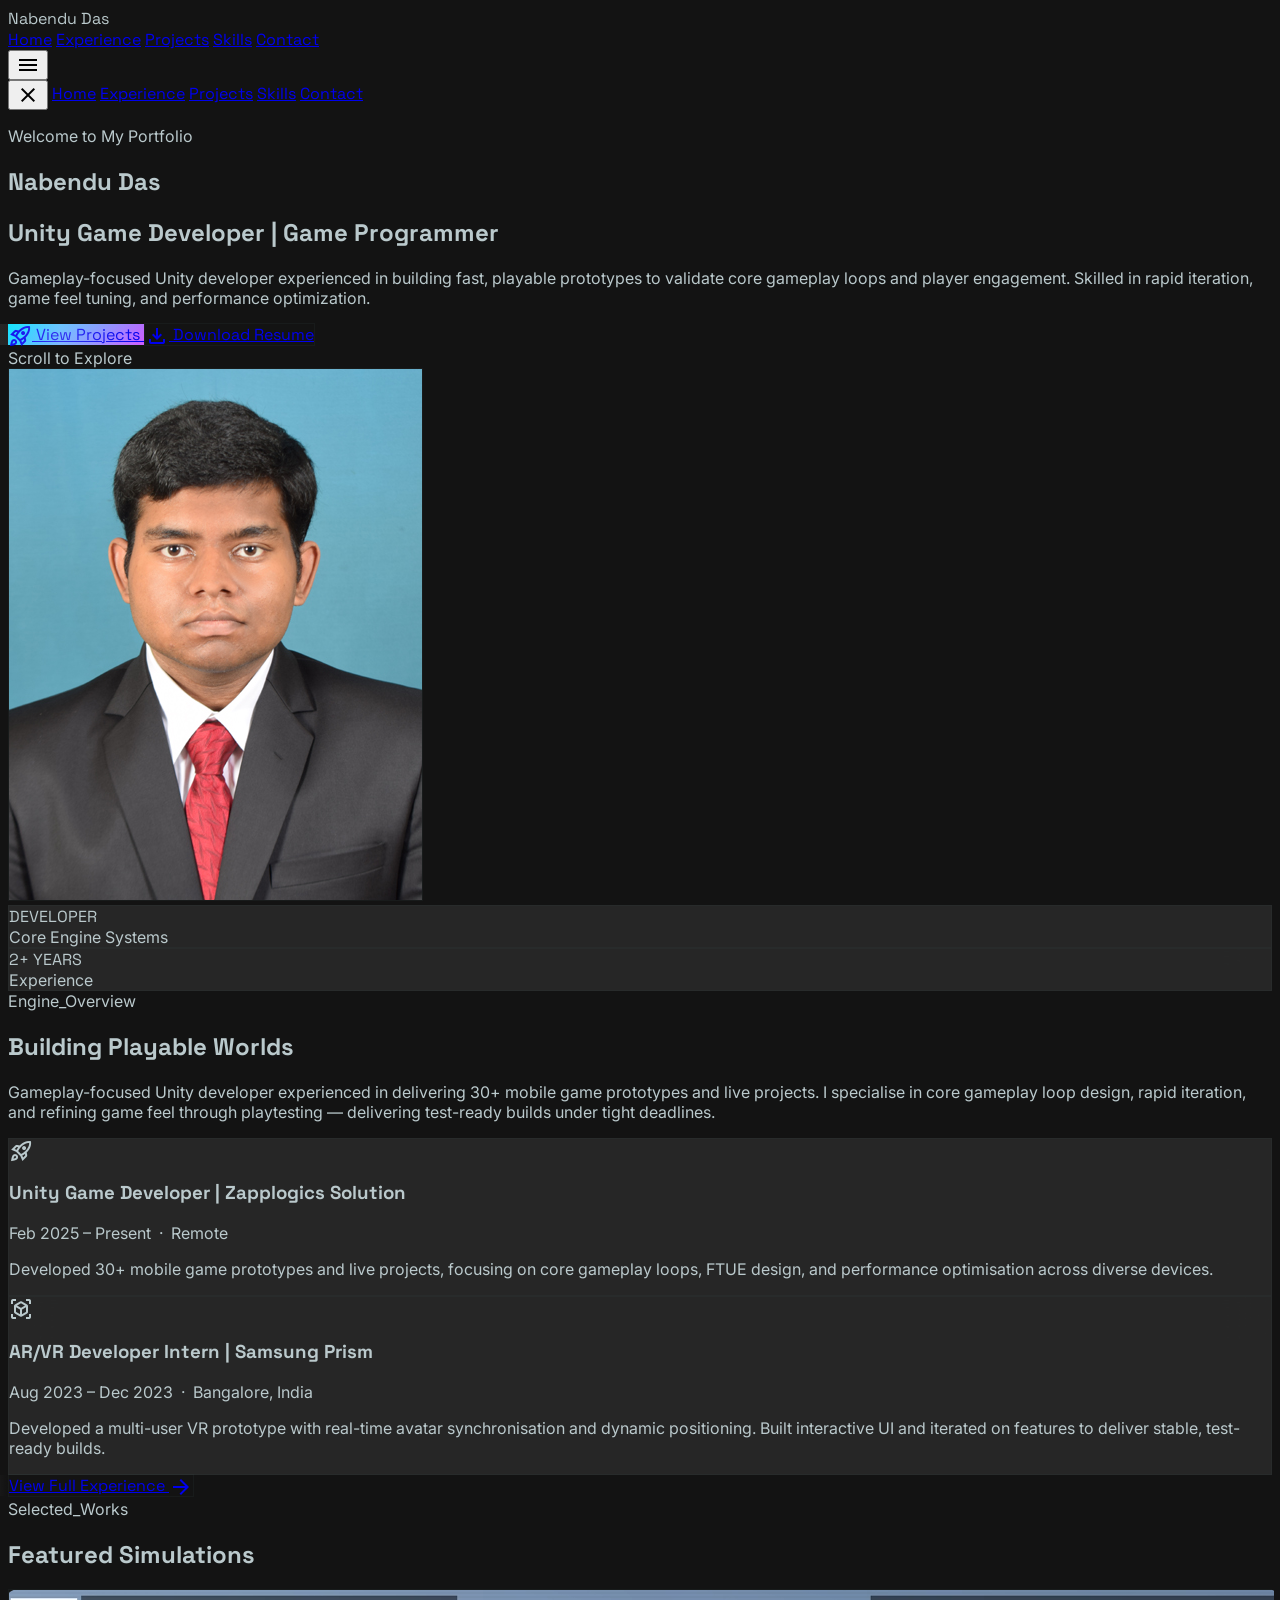
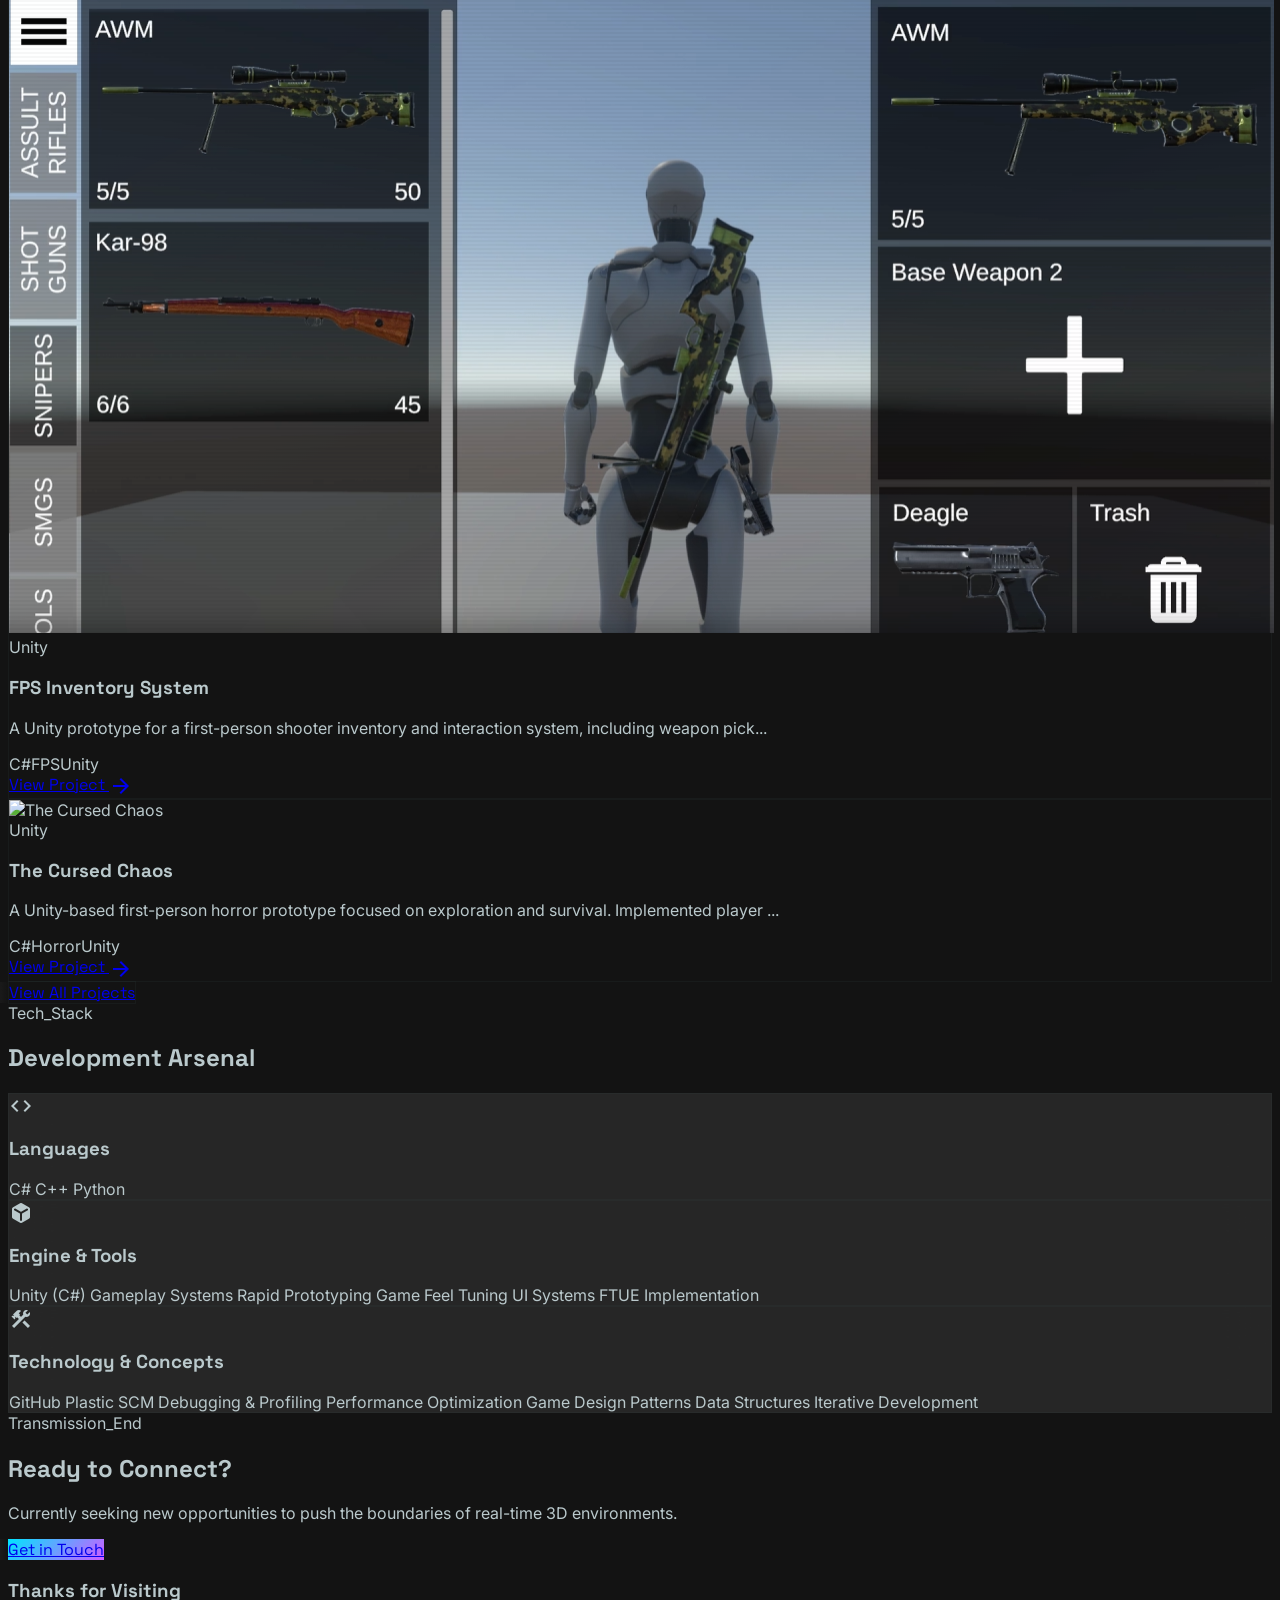
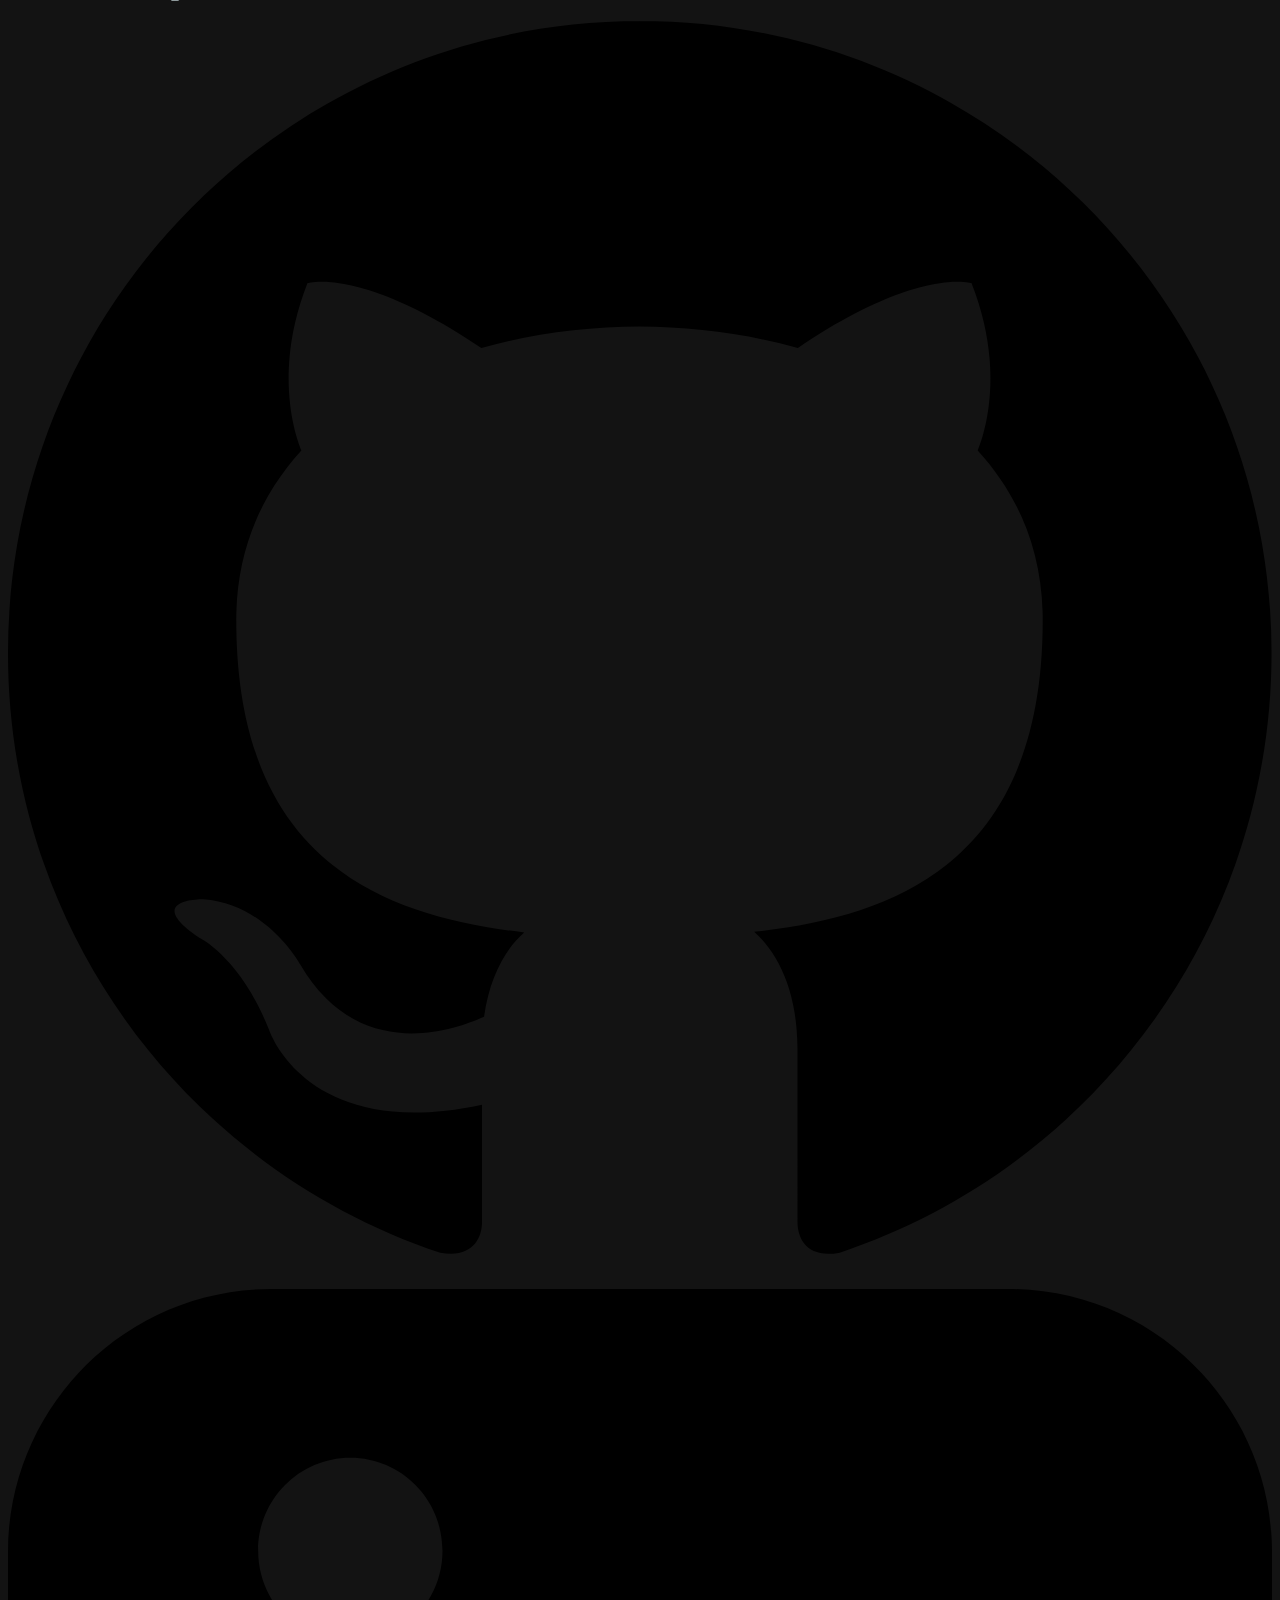
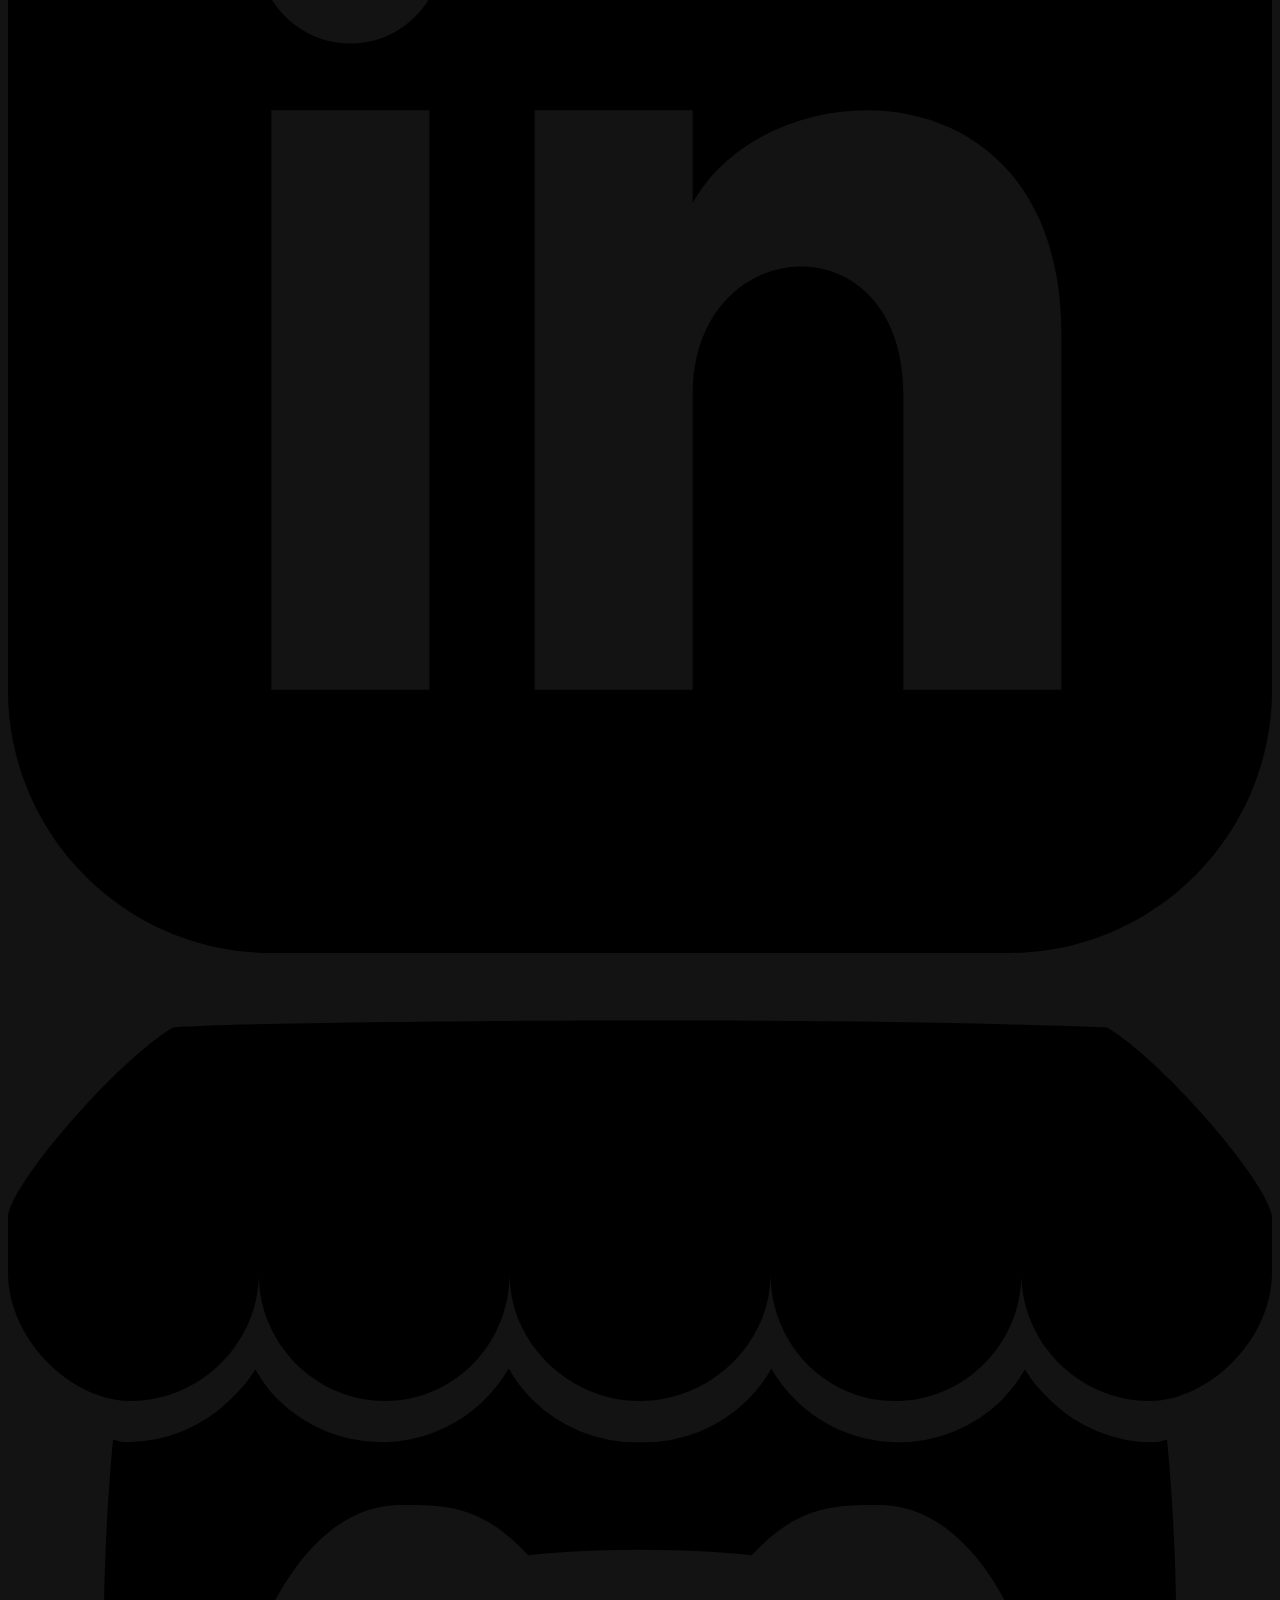
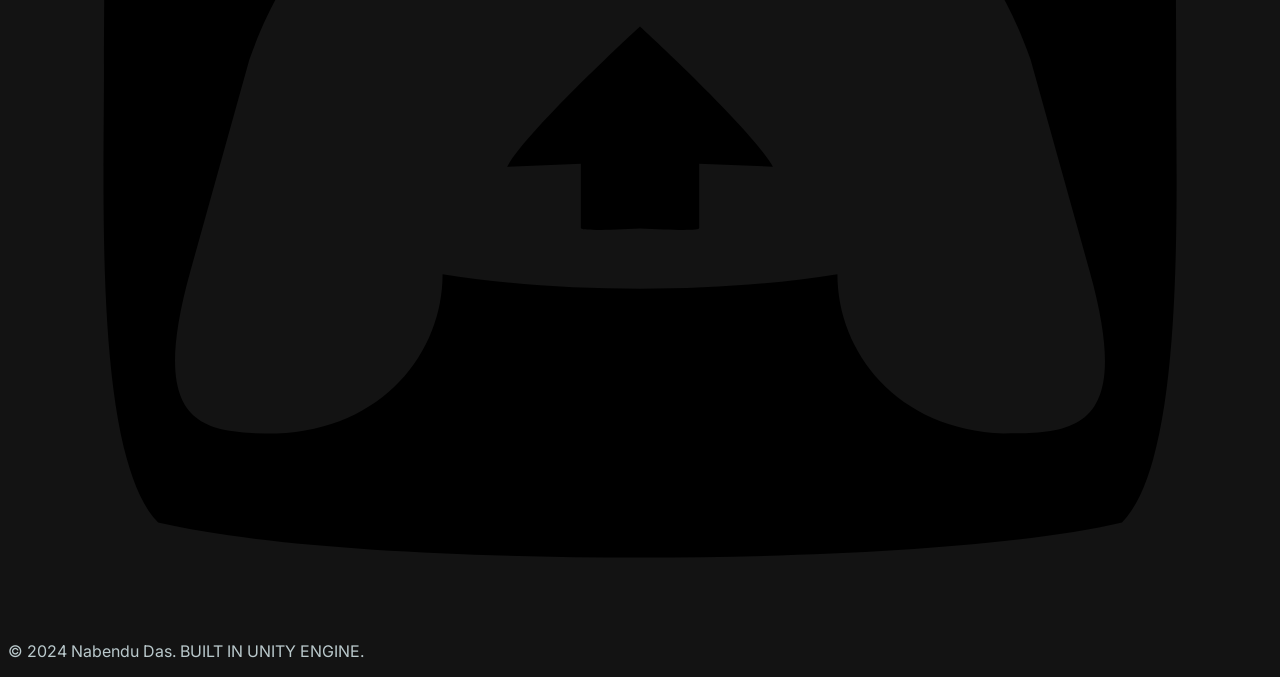
==== index.html @ 539462ab "Update LinkedIn and Itch.io social links across all pages" ====
<!DOCTYPE html>
<html class="dark" lang="en">

<head>
    <meta charset="utf-8" />
    <meta content="width=device-width, initial-scale=1.0" name="viewport" />
    <title>Nabendu Das | Unity Developer</title>
    <script src="https://cdn.tailwindcss.com?plugins=forms,container-queries"></script>
    <link
        href="https://fonts.googleapis.com/css2?family=Space+Grotesk:wght@300;400;500;600;700&amp;family=Inter:wght@300;400;500;600&amp;display=swap"
        rel="stylesheet" />
    <link
        href="https://fonts.googleapis.com/css2?family=Material+Symbols+Outlined:wght,FILL@100..700,0..1&amp;display=swap"
        rel="stylesheet" />
    <link href="css/style.css" rel="stylesheet" />
    <script id="tailwind-config">
        tailwind.config = {
            darkMode: "class",
            theme: {
                extend: {
                    "colors": {
                        "on-primary-container": "#00626e",
                        "secondary-container": "#d05bff",
                        "on-tertiary-fixed": "#1a1c1c",
                        "surface-container-high": "#2a2a2a",
                        "on-secondary-fixed-variant": "#75009e",
                        "primary-container": "#00e5ff",
                        "on-error-container": "#ffdad6",
                        "error": "#ffb4ab",
                        "surface-variant": "#353534",
                        "on-primary": "#00363d",
                        "tertiary-fixed-dim": "#c6c6c6",
                        "on-primary-fixed-variant": "#004f58",
                        "on-error": "#690005",
                        "surface-container-lowest": "#0e0e0e",
                        "on-tertiary-fixed-variant": "#454747",
                        "primary-fixed": "#9cf0ff",
                        "primary-fixed-dim": "#00daf3",
                        "on-secondary": "#520070",
                        "outline-variant": "#3b494c",
                        "surface": "#131313",
                        "on-secondary-fixed": "#320046",
                        "inverse-on-surface": "#313030",
                        "primary": "#c3f5ff",
                        "error-container": "#93000a",
                        "secondary-fixed": "#f9d8ff",
                        "inverse-primary": "#006875",
                        "outline": "#849396",
                        "secondary-fixed-dim": "#ecb1ff",
                        "on-tertiary": "#2f3131",
                        "tertiary-container": "#d0d0d0",
                        "surface-tint": "#00daf3",
                        "on-surface-variant": "#bac9cc",
                        "on-secondary-container": "#480063",
                        "secondary": "#ecb1ff",
                        "tertiary": "#ececec",
                        "surface-bright": "#393939",
                        "on-surface": "#e5e2e1",
                        "on-tertiary-container": "#585959",
                        "inverse-surface": "#e5e2e1",
                        "on-background": "#e5e2e1",
                        "surface-container-low": "#1c1b1b",
                        "background": "#131313",
                        "surface-container-highest": "#353534",
                        "surface-container": "#201f1f",
                        "tertiary-fixed": "#e2e2e2",
                        "surface-dim": "#131313",
                        "on-primary-fixed": "#001f24"
                    },
                    "borderRadius": {
                        "DEFAULT": "0.125rem",
                        "lg": "0.25rem",
                        "xl": "0.5rem",
                        "full": "0.75rem"
                    },
                    "fontFamily": {
                        "headline": ["Space Grotesk"],
                        "body": ["Inter"],
                        "label": ["Inter"]
                    }
                },
            },
        }
    </script>
</head>

<body class="bg-surface selection:bg-primary-container selection:text-on-primary-container">

    <nav
        class="fixed top-0 w-full z-50 bg-neutral-950/60 backdrop-blur-xl border-b border-white/10 flex justify-between items-center px-8 h-20 shadow-[0_0_20px_rgba(0,229,255,0.05)]">
        <div
            class="text-2xl font-bold tracking-tighter text-transparent bg-clip-text bg-gradient-to-r from-cyan-400 to-purple-500 font-headline">
            Nabendu Das
        </div>
        <div class="hidden md:flex items-center gap-8">
            <a class="font-headline uppercase tracking-[0.05em] text-sm font-medium text-neutral-400 hover:text-white transition-colors"
                href="#home" data-nav-target="home">Home</a>
            <a class="font-headline uppercase tracking-[0.05em] text-sm font-medium text-neutral-400 hover:text-white transition-colors"
                href="experience.html" data-nav-target="about">Experience</a>
            <a class="font-headline uppercase tracking-[0.05em] text-sm font-medium text-neutral-400 hover:text-white transition-colors"
                href="projects.html" data-nav-target="projects">Projects</a>
            <a class="font-headline uppercase tracking-[0.05em] text-sm font-medium text-neutral-400 hover:text-white transition-colors"
                href="#skills" data-nav-target="skills">Skills</a>
            <a class="font-headline uppercase tracking-[0.05em] text-sm font-medium text-neutral-400 hover:text-white transition-colors"
                href="#contact" data-nav-target="contact">Contact</a>
        </div>
        <div class="w-[100px] hidden md:block"></div>
        <button class="md:hidden text-cyan-400 hover:text-white transition-colors focus:outline-none"
            id="mobile-menu-button">
            <span class="material-symbols-outlined text-3xl">menu</span>
        </button>
    </nav>

    <div class="fixed inset-0 z-[60] bg-neutral-950/98 backdrop-blur-2xl flex flex-col items-center justify-center gap-8 transition-transform duration-500 translate-x-full md:hidden"
        id="mobile-menu">
        <button class="absolute top-6 right-8 text-cyan-400 hover:text-white transition-colors" id="close-menu-button">
            <span class="material-symbols-outlined text-4xl">close</span>
        </button>
        <a class="font-headline uppercase tracking-[0.2em] text-2xl font-medium text-white hover:text-cyan-400 transition-colors mobile-link"
            href="#home" data-nav-target="home">Home</a>
        <a class="font-headline uppercase tracking-[0.2em] text-2xl font-medium text-white hover:text-cyan-400 transition-colors mobile-link"
            href="experience.html" data-nav-target="about">Experience</a>
        <a class="font-headline uppercase tracking-[0.2em] text-2xl font-medium text-white hover:text-cyan-400 transition-colors mobile-link"
            href="projects.html" data-nav-target="projects">Projects</a>
        <a class="font-headline uppercase tracking-[0.2em] text-2xl font-medium text-white hover:text-cyan-400 transition-colors mobile-link"
            href="#skills" data-nav-target="skills">Skills</a>
        <a class="font-headline uppercase tracking-[0.2em] text-2xl font-medium text-white hover:text-cyan-400 transition-colors mobile-link"
            href="#contact" data-nav-target="contact">Contact</a>
        <div class="mt-8 w-24 h-px bg-gradient-to-r from-cyan-400 to-purple-500"></div>
    </div>

    <main>
        <section class="relative min-h-screen flex flex-col items-center justify-center pt-20 px-6 overflow-hidden"
            id="home">
            <div class="absolute inset-0 z-0">
                <div
                    class="absolute top-1/2 left-1/2 -translate-x-1/2 -translate-y-1/2 w-[800px] h-[800px] bg-primary/5 blur-[120px] rounded-full">
                </div>
                <div class="absolute top-1/4 right-0 w-[500px] h-[500px] bg-secondary/5 blur-[100px] rounded-full">
                </div>
            </div>
            <div class="relative z-10 text-center max-w-5xl">
                <p class="font-label uppercase tracking-widest text-primary-fixed-dim mb-4 text-sm">Welcome to My
                    Portfolio</p>
                <h1 class="font-headline text-7xl md:text-9xl font-bold tracking-tight text-on-surface mb-6">
                    Nabendu <span
                        class="text-transparent bg-clip-text bg-gradient-to-r from-cyan-400 via-white to-purple-500">Das</span>
                </h1>
                <h2
                    class="font-headline text-2xl md:text-3xl text-on-surface-variant font-light tracking-[0.2em] uppercase mb-8">
                    Unity Game Developer | Game Programmer
                </h2>
                <p class="font-body text-lg md:text-xl text-on-surface-variant max-w-2xl mx-auto mb-12 leading-relaxed">
                    Gameplay-focused Unity developer experienced in building fast, playable prototypes to validate core
                    gameplay loops and player engagement. Skilled in rapid iteration, game feel tuning, and performance
                    optimization.
                </p>
                <div class="flex flex-col md:flex-row gap-6 justify-center reveal-up delay-300">
                    <a class="aaa-btn soul-gradient text-on-primary px-8 py-4 rounded-lg font-headline font-bold uppercase tracking-widest hover:scale-105 transition-all duration-300 flex items-center gap-2 shadow-[0_0_20px_rgba(0,229,255,0.2)]"
                        href="#projects">
                        <span class="material-symbols-outlined text-xl">rocket_launch</span>
                        View Projects
                    </a>
                    <a class="aaa-btn ghost-border text-primary-fixed px-8 py-4 rounded-lg font-headline font-bold uppercase tracking-widest hover:bg-white/5 transition-all duration-300 flex items-center gap-2"
                        href="https://drive.google.com/drive/folders/1LLOvdsioypALAIz2UhdiR7-5Vv5WfIsK" target="_blank">
                        <span class="material-symbols-outlined text-xl">download</span>
                        Download Resume
                    </a>
                </div>
            </div>
            <div class="absolute bottom-10 left-1/2 -translate-x-1/2 flex flex-col items-center gap-2 opacity-40">
                <span class="font-label text-[10px] uppercase tracking-widest">Scroll to Explore</span>
                <div class="w-px h-12 bg-gradient-to-b from-primary to-transparent"></div>
            </div>
        </section>

        <!-- About / Experience Section -->
        <section class="py-24 px-6 bg-surface-container-low relative" id="about">
            <div class="max-w-7xl mx-auto grid grid-cols-1 lg:grid-cols-12 gap-16 items-center">
                <div class="lg:col-span-5 relative group reveal-up">
                    <div
                        class="absolute -inset-4 bg-gradient-to-br from-primary/20 to-secondary/20 blur-2xl opacity-0 group-hover:opacity-100 transition-opacity duration-700">
                    </div>
                    <img alt="Nabendu Das Profile"
                        class="relative w-full aspect-square object-cover rounded-xl grayscale hover:grayscale-0 transition-all duration-700 ghost-border"
                        data-alt="Technical close-up of a game developer's workstation with mechanical keyboard, multiple monitors displaying code, and neon ambient lighting"
                        src="assets/projects/formal-pic.jpg" />
                    <div class="absolute bottom-6 right-6 glass-panel p-6 ghost-border rounded-lg border-primary/20">
                        <div class="text-2xl font-headline font-bold text-primary">DEVELOPER</div>
                        <div class="font-label text-[10px] uppercase tracking-widest text-on-surface-variant">Core
                            Engine Systems</div>
                    </div>
                    <div
                        class="absolute top-6 left-6 glass-panel px-4 py-2 ghost-border rounded-lg border-secondary/20 z-20">
                        <div class="text-lg font-headline font-bold text-secondary">2+ YEARS</div>
                        <div class="font-label text-[10px] uppercase tracking-widest text-on-surface-variant">Experience
                        </div>
                    </div>
                </div>
                <div class="lg:col-span-7 reveal-up">
                    <span
                        class="font-label text-secondary-fixed-dim uppercase tracking-widest text-sm mb-4 block">Engine_Overview</span>
                    <h2 class="font-headline text-5xl font-bold text-on-surface mb-8">Building <span
                            class="text-secondary">Playable Worlds</span></h2>
                    <p class="font-body text-lg text-on-surface-variant mb-12 leading-relaxed">
                        Gameplay-focused Unity developer experienced in delivering 30+ mobile game prototypes and live
                        projects. I specialise in core gameplay loop design, rapid iteration, and refining game feel
                        through playtesting — delivering test-ready builds under tight deadlines.
                    </p>
                    <div class="space-y-6">
                        <div
                            class="flex gap-6 items-start glass-panel p-6 rounded-xl ghost-border aaa-card-hover border-transparent hover:border-primary/30 transition-all duration-300">
                            <div
                                class="w-12 h-12 rounded-lg bg-surface-container-highest flex items-center justify-center shrink-0 border border-white/5 shadow-inner">
                                <span class="material-symbols-outlined text-primary">rocket_launch</span>
                            </div>
                            <div>
                                <h3 class="font-headline text-xl text-on-surface mb-1 uppercase tracking-wider">Unity
                                    Game Developer | Zapplogics Solution</h3>
                                <p class="font-label text-xs text-on-surface-variant mb-2">Feb 2025 – Present
                                    &nbsp;·&nbsp; Remote</p>
                                <p class="font-body text-sm text-on-surface-variant">Developed 30+ mobile game
                                    prototypes and live projects, focusing on core gameplay loops, FTUE design, and
                                    performance optimisation across diverse devices.</p>
                            </div>
                        </div>
                        <div
                            class="flex gap-6 items-start glass-panel p-6 rounded-xl ghost-border aaa-card-hover border-transparent hover:border-secondary/30 transition-all duration-300">
                            <div
                                class="w-12 h-12 rounded-lg bg-surface-container-highest flex items-center justify-center shrink-0 border border-white/5 shadow-inner">
                                <span class="material-symbols-outlined text-secondary">view_in_ar</span>
                            </div>
                            <div>
                                <h3 class="font-headline text-xl text-on-surface mb-1 uppercase tracking-wider">AR/VR
                                    Developer Intern | Samsung Prism</h3>
                                <p class="font-label text-xs text-on-surface-variant mb-2">Aug 2023 – Dec 2023
                                    &nbsp;·&nbsp; Bangalore, India</p>
                                <p class="font-body text-sm text-on-surface-variant">Developed a multi-user VR prototype
                                    with real-time avatar synchronisation and dynamic positioning. Built interactive UI
                                    and iterated on features to deliver stable, test-ready builds.</p>
                            </div>
                        </div>
                    </div>
                    <div class="mt-8">
                        <a class="aaa-btn ghost-border text-secondary-fixed-dim px-8 py-3 rounded-lg font-headline font-bold uppercase tracking-widest hover:bg-white/5 transition-all duration-300 inline-flex items-center gap-2 text-sm"
                            href="experience.html">
                            View Full Experience <span class="material-symbols-outlined text-sm">arrow_forward</span>
                        </a>
                    </div>
                </div>
            </div>
        </section>

        <!-- Dynamic Projects Section -->
        <section class="py-24 px-6 relative" id="projects">
            <div class="max-w-7xl mx-auto">
                <div class="flex justify-between items-end mb-16">
                    <div>
                        <span
                            class="font-label text-primary-fixed-dim uppercase tracking-widest text-sm mb-4 block">Selected_Works</span>
                        <h2 class="font-headline text-5xl font-bold text-on-surface">Featured <span
                                class="text-primary-fixed-dim">Simulations</span></h2>
                    </div>
                    <div class="hidden md:block w-48 h-px bg-gradient-to-r from-primary/20 to-transparent mb-4"></div>
                </div>
                <div class="grid grid-cols-1 md:grid-cols-2 lg:grid-cols-3 gap-8" id="featured-projects-grid">
                    <!-- Data populated here via JS -->
                </div>
                <div class="text-center mt-16">
                    <a class="aaa-btn ghost-border text-primary-fixed px-12 py-4 rounded-lg font-headline font-bold uppercase tracking-widest hover:bg-white/5 transition-all duration-300 inline-flex items-center gap-2"
                        href="projects.html">
                        View All Projects
                    </a>
                </div>
            </div>
        </section>

        <!-- Dynamic Skills Section -->
        <section class="py-24 px-6 bg-surface-container-lowest relative overflow-hidden" id="skills">
            <div class="max-w-7xl mx-auto relative z-10">
                <div class="text-center mb-16 reveal-up">
                    <span
                        class="font-label text-secondary-fixed-dim uppercase tracking-widest text-sm mb-4 block">Tech_Stack</span>
                    <h2 class="font-headline text-5xl font-bold text-on-surface">Development <span
                            class="text-secondary">Arsenal</span></h2>
                </div>
                <div class="grid grid-cols-1 md:grid-cols-3 gap-12" id="skills-grid">
                    <!-- Data populated here via JS -->
                </div>
            </div>
        </section>

        <section class="py-32 px-6 relative" id="contact">
            <div class="max-w-4xl mx-auto text-center reveal-up">
                <span
                    class="font-label text-primary-fixed-dim uppercase tracking-widest text-sm mb-6 block">Transmission_End</span>
                <h2 class="font-headline text-6xl md:text-7xl font-bold text-on-surface mb-8">Ready to <span
                        class="text-transparent bg-clip-text bg-gradient-to-r from-primary-container to-secondary-container">Connect?</span>
                </h2>
                <p class="font-body text-xl text-on-surface-variant mb-12">Currently seeking new opportunities to push
                    the boundaries of real-time 3D environments.</p>
                <a class="aaa-btn inline-block soul-gradient text-on-primary px-12 py-5 rounded-lg font-headline font-bold uppercase tracking-[0.2em] text-lg hover:scale-105 transition-all duration-300 shadow-[0_0_30px_rgba(0,229,255,0.2)]"
                    href="mailto:nabendudas2001@gmail.com">
                    Get in Touch
                </a>
            </div>
        </section>
    </main>

    <footer class="bg-neutral-950 w-full py-16 border-t border-white/5 flex flex-col items-center gap-8">
        <div class="max-w-7xl mx-auto flex flex-col items-center gap-8">
            <div class="text-center reveal-up">
                <h3 class="font-headline text-2xl font-bold text-white uppercase tracking-[0.3em] mb-2">Thanks for
                    Visiting</h3>
                <div class="h-1 w-12 bg-primary mx-auto rounded-full"></div>
            </div>
            <div class="flex gap-6 mb-2 reveal-up">
                <a class="w-12 h-12 rounded-full border border-white/10 flex items-center justify-center text-neutral-500 hover:text-primary hover:border-primary transition-all duration-300 bg-white/5 active:scale-95"
                    href="https://github.com/Nandy1002" target="_blank" title="GitHub">
                    <svg class="w-6 h-6 fill-current" viewbox="0 0 24 24">
                        <path
                            d="M12 0c-6.626 0-12 5.373-12 12 0 5.302 3.438 9.8 8.207 11.387.599.111.793-.261.793-.577v-2.234c-3.338.726-4.042-1.416-4.042-1.416-.546-1.387-1.333-1.756-1.333-1.756-1.089-.745.083-.729.083-.729 1.205.084 1.839 1.237 1.839 1.237 1.07 1.834 2.807 1.304 3.492.997.107-.775.418-1.305.762-1.604-2.665-.305-5.467-1.334-5.467-5.931 0-1.311.469-2.381 1.236-3.221-.124-.303-.535-1.524.117-3.176 0 0 1.008-.322 3.301 1.23.957-.266 1.983-.399 3.003-.404 1.02.005 2.047.138 3.006.404 2.291-1.552 3.297-1.23 3.297-1.23.653 1.653.242 2.874.118 3.176.77.84 1.235 1.911 1.235 3.221 0 4.609-2.807 5.624-5.479 5.921.43.372.823 1.102.823 2.222v3.293c0 .319.192.694.801.576 4.765-1.589 8.199-6.086 8.199-11.386 0-6.627-5.373-12-12-12z">
                        </path>
                    </svg>
                </a>
                <a class="w-12 h-12 rounded-full border border-white/10 flex items-center justify-center text-neutral-500 hover:text-secondary-fixed-dim hover:border-secondary-fixed-dim transition-all duration-300 bg-white/5 active:scale-95"
                    href="https://www.linkedin.com/in/nabendu-das-1790a8202/" target="_blank" title="LinkedIn">
                    <svg class="w-6 h-6 fill-current" viewbox="0 0 24 24">
                        <path
                            d="M19 0h-14c-2.761 0-5 2.239-5 5v14c0 2.761 2.239 5 5 5h14c2.762 0 5-2.239 5-5v-14c0-2.761-2.238-5-5-5zm-11 19h-3v-11h3v11zm-1.5-12.268c-.966 0-1.75-.79-1.75-1.764s.784-1.764 1.75-1.764 1.75.79 1.75 1.764-.783 1.764-1.75 1.764zm13.5 12.268h-3v-5.604c0-3.368-4-3.113-4 0v5.604h-3v-11h3v1.765c1.396-2.586 7-2.777 7 2.476v6.759z">
                        </path>
                    </svg>
                </a>
                <a class="w-12 h-12 rounded-full border border-white/10 flex items-center justify-center text-neutral-500 hover:text-primary-fixed-dim hover:border-primary-fixed-dim transition-all duration-300 bg-white/5 active:scale-95"
                    href="https://nandy1002.itch.io/" target="_blank" title="itch.io">
                    <svg class="w-6 h-6 fill-current" viewBox="0 0 24 24" xmlns="http://www.w3.org/2000/svg">
                        <path
                            d="M3.13 1.338C2.08 1.96.02 4.328 0 4.95v1.03c0 1.303 1.22 2.45 2.325 2.45c1.33 0 2.436-1.102 2.436-2.41 0 1.308 1.07 2.41 2.4 2.41c1.328 0 2.362-1.102 2.362-2.41 0 1.308 1.137 2.41 2.466 2.41h.024c1.33 0 2.466-1.102 2.466-2.41 0 1.308 1.034 2.41 2.363 2.41c1.33 0 2.4-1.102 2.4-2.41 0 1.308 1.106 2.41 2.435 2.41C22.78 8.43 24 7.282 24 5.98V4.95c-.02-.62-2.082-2.99-3.13-3.612-3.253-.114-5.508-.134-8.87-.133-3.362 0-7.945.053-8.87.133zm6.376 6.477a2.74 2.74 0 0 1-.468.602c-.5.49-1.19.795-1.947.795a2.786 2.786 0 0 1-1.95-.795c-.182-.178-.32-.37-.446-.59-.127.222-.303.412-.486.59a2.788 2.788 0 0 1-1.95.795c-.092 0-.187-.025-.264-.052-.107 1.113-.152 2.176-.168 2.95v.005l-.006 1.167c.02 2.334-.23 7.564 1.03 8.85 1.952.454 5.545.662 9.15.663 3.605 0 7.198-.21 9.15-.664 1.26-1.284 1.01-6.514 1.03-8.848l-.006-1.167v-.004c-.016-.775-.06-1.838-.168-2.95-.077.026-.172.052-.263.052a2.788 2.788 0 0 1-1.95-.795c-.184-.178-.36-.368-.486-.59-.127.22-.265.412-.447.59a2.786 2.786 0 0 1-1.95.794c-.76 0-1.446-.303-1.948-.793a2.74 2.74 0 0 1-.468-.602 2.738 2.738 0 0 1-.463.602 2.787 2.787 0 0 1-1.95.794h-.16a2.787 2.787 0 0 1-1.95-.793 2.738 2.738 0 0 1-.464-.602zm-2.004 2.59v.002c.795.002 1.5 0 2.373.953.687-.072 1.406-.108 2.125-.107.72 0 1.438.035 2.125.107.873-.953 1.578-.95 2.372-.953.376 0 1.876 0 2.92 2.934l1.123 4.028c.832 2.995-.266 3.068-1.636 3.07-2.03-.075-3.156-1.55-3.156-3.025-1.124.184-2.436.276-3.748.277-1.312 0-2.624-.093-3.748-.277 0 1.475-1.125 2.95-3.156 3.026-1.37-.004-2.468-.077-1.636-3.072l1.122-4.027c1.045-2.934 2.545-2.934 2.92-2.934zM12 12.714c-.002.002-2.14 1.964-2.523 2.662l1.4-.056v1.22c0 .056.56.033 1.123.007c.562.026 1.124.05 1.124-.008v-1.22l1.4.055C14.138 14.677 12 12.713 12 12.713z" />
                    </svg>
                </a>
            </div>
            <p class="font-body text-[10px] uppercase tracking-widest text-neutral-600">
                © 2024 Nabendu Das. BUILT IN UNITY ENGINE.
            </p>
        </div>
    </footer>

    <script src="js/nav.js"></script>
    <script src="js/main.js"></script>
</body>

</html>
---- css/style.css ----
html {
    scroll-behavior: smooth;
    scroll-padding-top: 5rem;
}

body {
    background-color: #131313;
    color: #bac9cc;
    font-family: 'Inter', sans-serif;
    overflow-x: hidden;
}

        .material-symbols-outlined {
            font-variation-settings: 'FILL' 0, 'wght' 400, 'GRAD' 0, 'opsz' 24;
            vertical-align: middle;
        }
        
        .font-headline { font-family: 'Space Grotesk', sans-serif; }
        .font-body { font-family: 'Inter', sans-serif; }
        .font-label { font-family: 'Inter', sans-serif; }

        .glass-panel {
            background: rgba(53, 53, 52, 0.6);
            backdrop-filter: blur(24px);
            -webkit-backdrop-filter: blur(24px);
        }
        
        .glass-hud {
            backdrop-filter: blur(24px);
            background: rgba(53, 53, 52, 0.6);
        }

        .glow-cyan, .neon-glow-primary {
            box-shadow: 0 0 40px rgba(0, 229, 255, 0.05);
        }

        .glow-purple {
            box-shadow: 0 0 40px rgba(208, 91, 255, 0.05);
        }

        .text-glow-cyan {
            text-shadow: 0 0 10px rgba(0, 229, 255, 0.3);
        }

        .soul-gradient {
            background: linear-gradient(135deg, #00e5ff 0%, #d05bff 100%);
        }
        
        .text-gradient {
            background: linear-gradient(to right, #00E5FF, #D05BFF);
            -webkit-background-clip: text;
            background-clip: text;
            -webkit-text-fill-color: transparent;
        }

        .ghost-border {
            border: 1px solid rgba(59, 73, 76, 0.15);
        }

        .aaa-card-hover:hover {
            border-color: rgba(0, 229, 255, 0.3);
            transform: translateY(-4px);
            transition: all 0.3s cubic-bezier(0.2, 0.8, 0.2, 1);
        }

        .aaa-btn {
            position: relative;
            overflow: hidden;
        }

        .aaa-btn::after {
            content: '';
            position: absolute;
            top: 0;
            left: -100%;
            width: 100%;
            height: 100%;
            background: linear-gradient(90deg, transparent, rgba(255,255,255,0.2), transparent);
            transition: 0.5s;
        }

        .aaa-btn:hover::after {
            left: 100%;
        }

        /* Scroll Animations */
        .reveal-up {
            opacity: 0;
            transform: translateY(30px);
            transition: opacity 0.8s cubic-bezier(0.2, 0.8, 0.2, 1), transform 0.8s cubic-bezier(0.2, 0.8, 0.2, 1);
        }
        
        .reveal-up.is-visible {
            opacity: 1;
            transform: translateY(0);
        }
        
        .delay-100 { transition-delay: 100ms; }
        .delay-200 { transition-delay: 200ms; }
        .delay-300 { transition-delay: 300ms; }
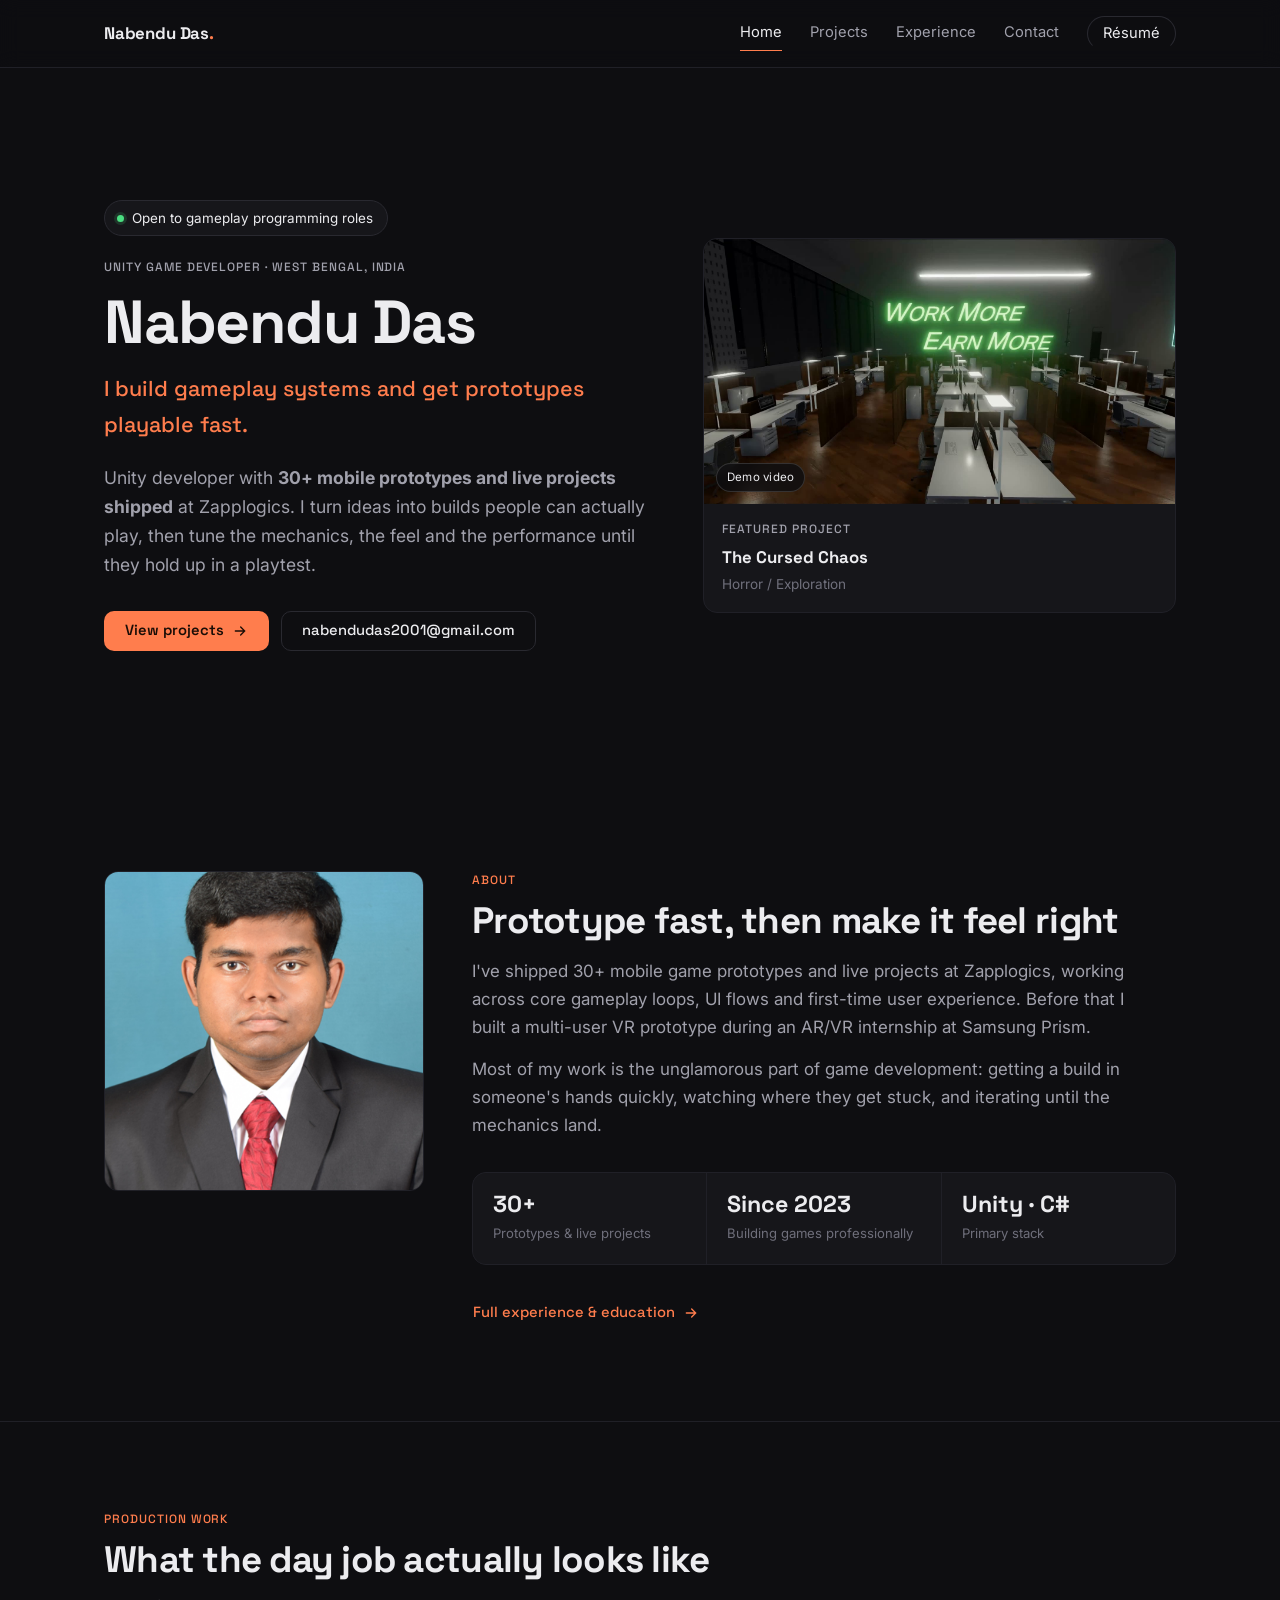
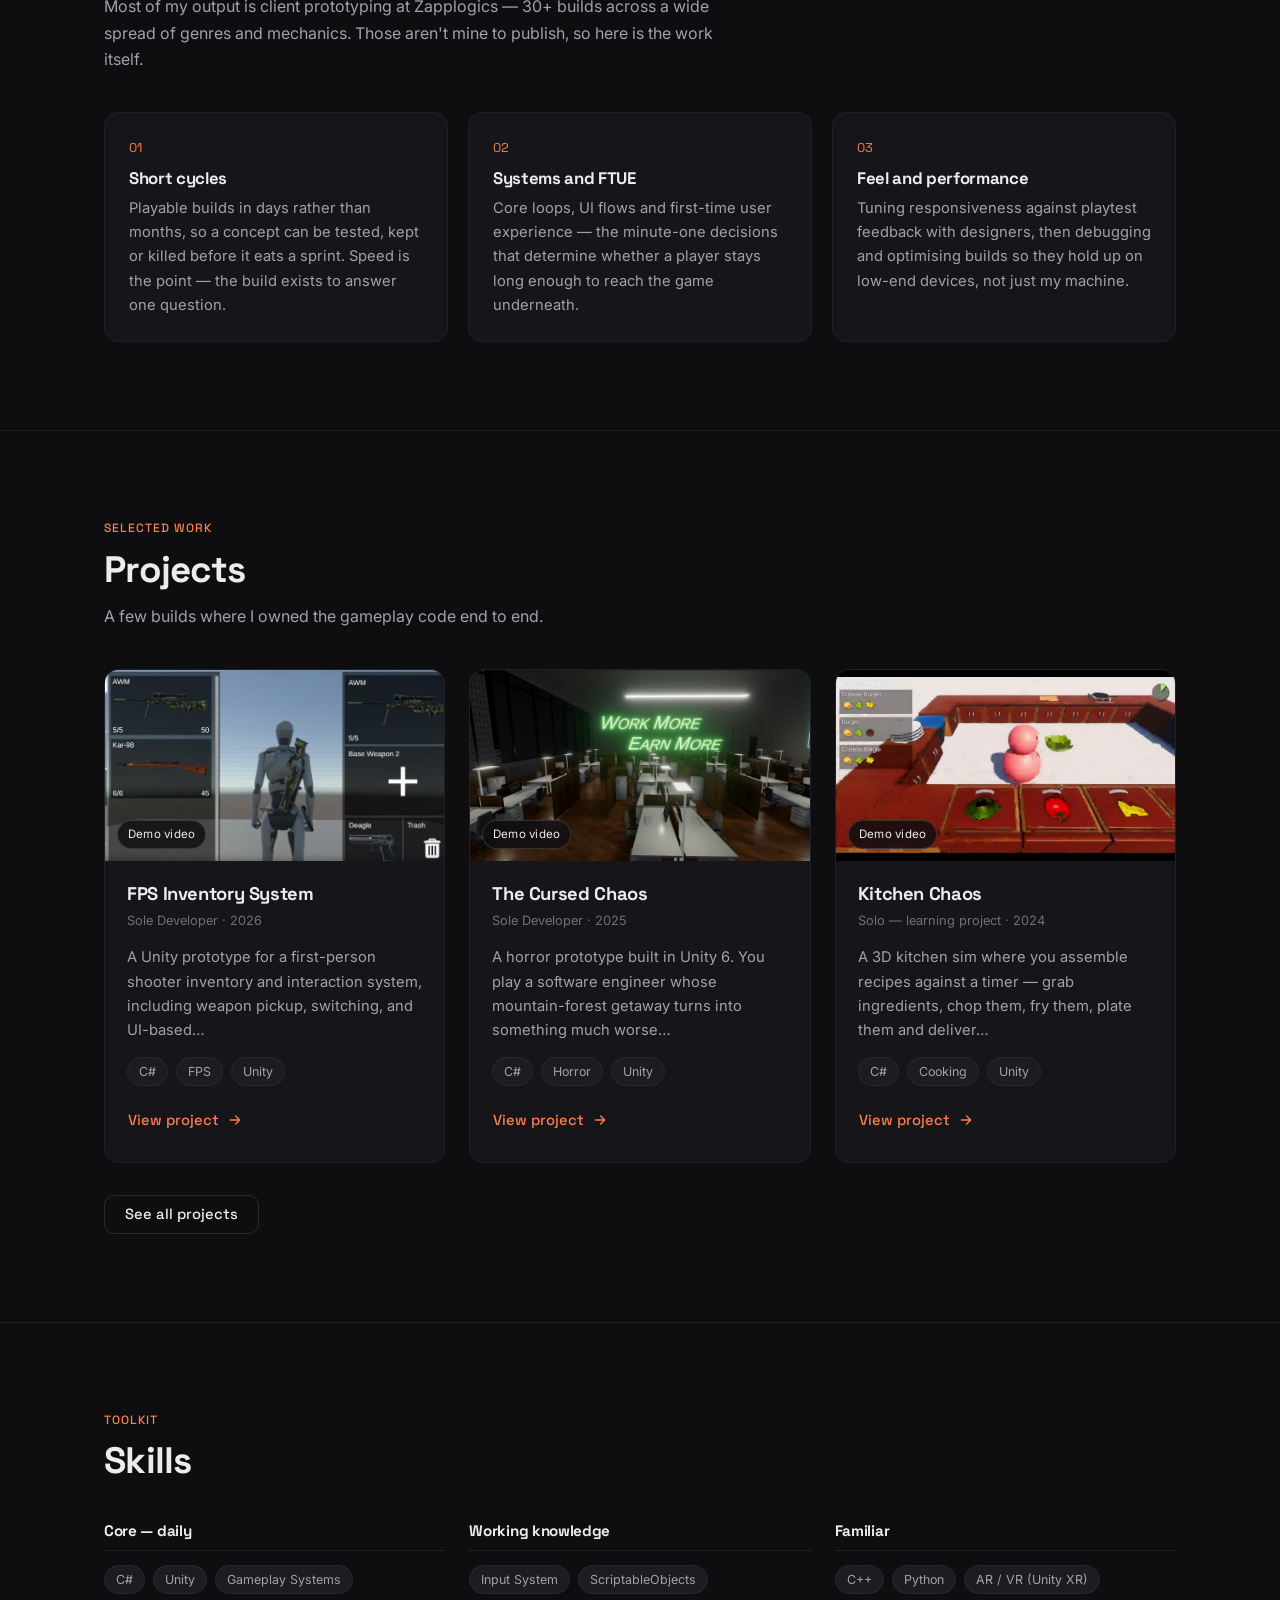
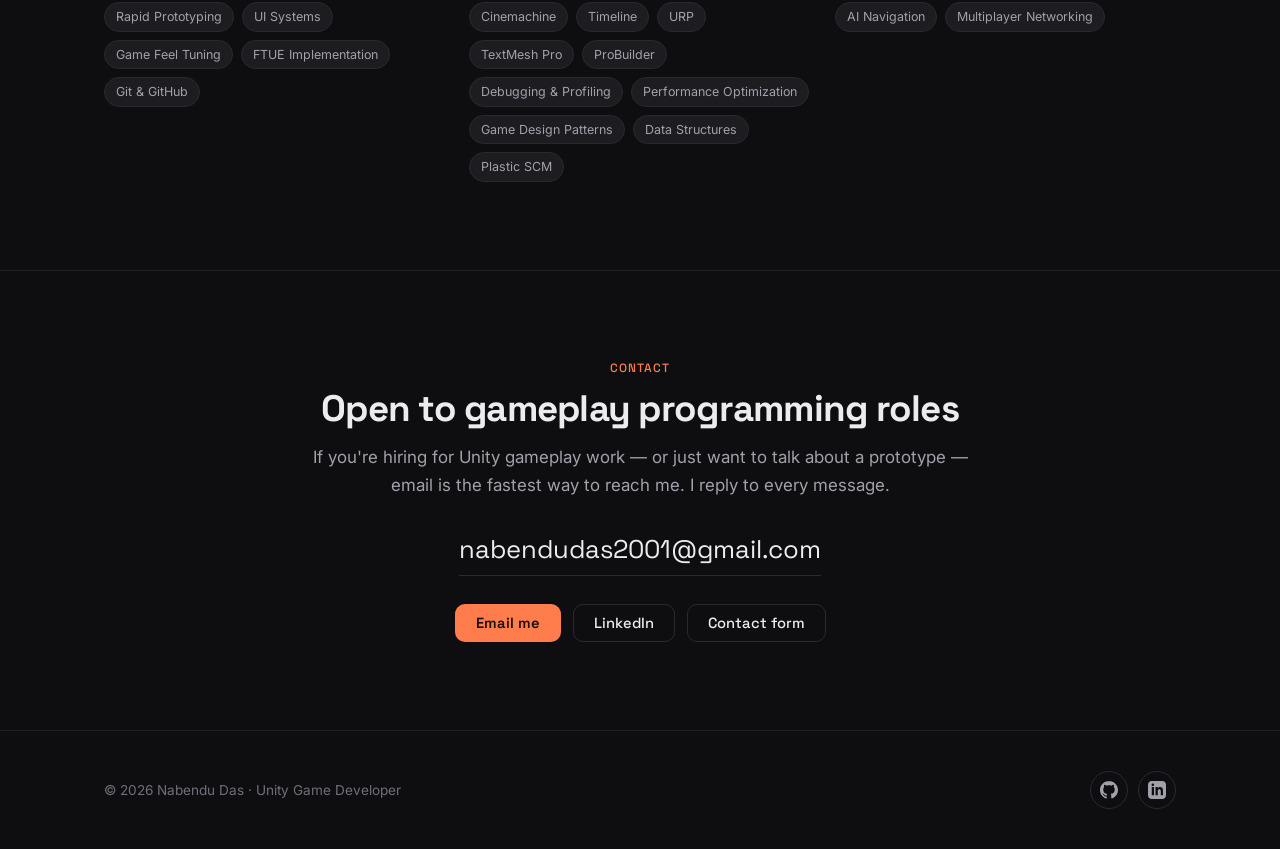
==== commit 22d22eb3: "Rebuild portfolio: simpler design, real project media, recruiter-focused content Design - Replace th" ====
--- a/index.html
+++ b/index.html
@@ -1,347 +1,279 @@
 <!DOCTYPE html>
-<html class="dark" lang="en">
+<html lang="en">
 
 <head>
     <meta charset="utf-8" />
     <meta content="width=device-width, initial-scale=1.0" name="viewport" />
-    <title>Nabendu Das | Unity Developer</title>
-    <script src="https://cdn.tailwindcss.com?plugins=forms,container-queries"></script>
-    <link
-        href="https://fonts.googleapis.com/css2?family=Space+Grotesk:wght@300;400;500;600;700&amp;family=Inter:wght@300;400;500;600&amp;display=swap"
+    <title>Nabendu Das — Unity Game Developer</title>
+    <meta name="description"
+        content="Unity game developer focused on gameplay systems, rapid prototyping and game feel. 30+ mobile prototypes shipped." />
+    <link rel="canonical" href="https://nandy1002.github.io/" />
+    <link rel="icon" href="assets/icon-64.png" />
+    <link rel="apple-touch-icon" href="assets/icon-180.png" />
+    <meta name="theme-color" content="#0e0e11" />
+    <meta property="og:type" content="website" />
+    <meta property="og:site_name" content="Nabendu Das" />
+    <meta property="og:title" content="Nabendu Das — Unity Game Developer" />
+    <meta property="og:description" content="Gameplay-focused Unity developer. Gameplay systems, rapid prototyping and game feel. 30+ prototypes shipped." />
+    <meta property="og:url" content="https://nandy1002.github.io/" />
+    <meta property="og:image" content="https://nandy1002.github.io/assets/og-image.jpg" />
+    <meta property="og:image:width" content="1200" />
+    <meta property="og:image:height" content="630" />
+    <meta name="twitter:card" content="summary_large_image" />
+    <meta name="twitter:title" content="Nabendu Das — Unity Game Developer" />
+    <meta name="twitter:description" content="Gameplay-focused Unity developer. Gameplay systems, rapid prototyping and game feel. 30+ prototypes shipped." />
+    <meta name="twitter:image" content="https://nandy1002.github.io/assets/og-image.jpg" />
+    <link rel="preconnect" href="https://fonts.googleapis.com" />
+    <link rel="preconnect" href="https://fonts.gstatic.com" crossorigin />
+    <link href="https://fonts.googleapis.com/css2?family=Space+Grotesk:wght@500;700&family=Inter:wght@400;500;600&display=swap"
         rel="stylesheet" />
-    <link
-        href="https://fonts.googleapis.com/css2?family=Material+Symbols+Outlined:wght,FILL@100..700,0..1&amp;display=swap"
-        rel="stylesheet" />
+    <script type="application/ld+json">
+    {
+      "@context": "https://schema.org",
+      "@type": "Person",
+      "name": "Nabendu Das",
+      "jobTitle": "Unity Game Developer",
+      "email": "mailto:nabendudas2001@gmail.com",
+      "url": "https://nandy1002.github.io/",
+      "image": "https://nandy1002.github.io/assets/og-image.jpg",
+      "address": { "@type": "PostalAddress", "addressRegion": "West Bengal", "addressCountry": "IN" },
+      "knowsAbout": ["Unity", "C#", "Gameplay Programming", "Game Feel", "Rapid Prototyping", "Mobile Games"],
+      "alumniOf": [
+        { "@type": "CollegeOrUniversity", "name": "RV College of Engineering" },
+        { "@type": "CollegeOrUniversity", "name": "The University of Burdwan" }
+      ],
+      "worksFor": { "@type": "Organization", "name": "Zapplogics Solution" },
+      "sameAs": [
+        "https://github.com/Nandy1002",
+        "https://www.linkedin.com/in/nabendu-das-1790a8202/"
+      ]
+    }
+    </script>
     <link href="css/style.css" rel="stylesheet" />
-    <script id="tailwind-config">
-        tailwind.config = {
-            darkMode: "class",
-            theme: {
-                extend: {
-                    "colors": {
-                        "on-primary-container": "#00626e",
-                        "secondary-container": "#d05bff",
-                        "on-tertiary-fixed": "#1a1c1c",
-                        "surface-container-high": "#2a2a2a",
-                        "on-secondary-fixed-variant": "#75009e",
-                        "primary-container": "#00e5ff",
-                        "on-error-container": "#ffdad6",
-                        "error": "#ffb4ab",
-                        "surface-variant": "#353534",
-                        "on-primary": "#00363d",
-                        "tertiary-fixed-dim": "#c6c6c6",
-                        "on-primary-fixed-variant": "#004f58",
-                        "on-error": "#690005",
-                        "surface-container-lowest": "#0e0e0e",
-                        "on-tertiary-fixed-variant": "#454747",
-                        "primary-fixed": "#9cf0ff",
-                        "primary-fixed-dim": "#00daf3",
-                        "on-secondary": "#520070",
-                        "outline-variant": "#3b494c",
-                        "surface": "#131313",
-                        "on-secondary-fixed": "#320046",
-                        "inverse-on-surface": "#313030",
-                        "primary": "#c3f5ff",
-                        "error-container": "#93000a",
-                        "secondary-fixed": "#f9d8ff",
-                        "inverse-primary": "#006875",
-                        "outline": "#849396",
-                        "secondary-fixed-dim": "#ecb1ff",
-                        "on-tertiary": "#2f3131",
-                        "tertiary-container": "#d0d0d0",
-                        "surface-tint": "#00daf3",
-                        "on-surface-variant": "#bac9cc",
-                        "on-secondary-container": "#480063",
-                        "secondary": "#ecb1ff",
-                        "tertiary": "#ececec",
-                        "surface-bright": "#393939",
-                        "on-surface": "#e5e2e1",
-                        "on-tertiary-container": "#585959",
-                        "inverse-surface": "#e5e2e1",
-                        "on-background": "#e5e2e1",
-                        "surface-container-low": "#1c1b1b",
-                        "background": "#131313",
-                        "surface-container-highest": "#353534",
-                        "surface-container": "#201f1f",
-                        "tertiary-fixed": "#e2e2e2",
-                        "surface-dim": "#131313",
-                        "on-primary-fixed": "#001f24"
-                    },
-                    "borderRadius": {
-                        "DEFAULT": "0.125rem",
-                        "lg": "0.25rem",
-                        "xl": "0.5rem",
-                        "full": "0.75rem"
-                    },
-                    "fontFamily": {
-                        "headline": ["Space Grotesk"],
-                        "body": ["Inter"],
-                        "label": ["Inter"]
-                    }
-                },
-            },
-        }
-    </script>
+    <script>document.documentElement.classList.add('js');</script>
 </head>
 
-<body class="bg-surface selection:bg-primary-container selection:text-on-primary-container">
-
-    <nav
-        class="fixed top-0 w-full z-50 bg-neutral-950/60 backdrop-blur-xl border-b border-white/10 flex justify-between items-center px-8 h-20 shadow-[0_0_20px_rgba(0,229,255,0.05)]">
-        <div
-            class="text-2xl font-bold tracking-tighter text-transparent bg-clip-text bg-gradient-to-r from-cyan-400 to-purple-500 font-headline">
-            Nabendu Das
+<body>
+
+    <header class="site-nav">
+        <div class="wrap">
+            <a class="brand" href="index.html">Nabendu Das<span>.</span></a>
+            <nav class="nav-links">
+                <a href="index.html" data-nav="home">Home</a>
+                <a href="projects.html" data-nav="projects">Projects</a>
+                <a href="experience.html" data-nav="experience">Experience</a>
+                <a href="#contact" data-nav="contact">Contact</a>
+                <a class="nav-cta" href="https://drive.google.com/drive/folders/1LLOvdsioypALAIz2UhdiR7-5Vv5WfIsK" target="_blank" rel="noopener">Résumé</a>
+            </nav>
+            <button class="nav-toggle" id="nav-toggle" aria-label="Open menu" aria-expanded="false"
+                aria-controls="mobile-nav">
+                <svg viewBox="0 0 24 24" fill="none" stroke="currentColor" stroke-width="2" stroke-linecap="round">
+                    <path d="M4 7h16M4 12h16M4 17h16" />
+                </svg>
+            </button>
         </div>
-        <div class="hidden md:flex items-center gap-8">
-            <a class="font-headline uppercase tracking-[0.05em] text-sm font-medium text-neutral-400 hover:text-white transition-colors"
-                href="#home" data-nav-target="home">Home</a>
-            <a class="font-headline uppercase tracking-[0.05em] text-sm font-medium text-neutral-400 hover:text-white transition-colors"
-                href="experience.html" data-nav-target="about">Experience</a>
-            <a class="font-headline uppercase tracking-[0.05em] text-sm font-medium text-neutral-400 hover:text-white transition-colors"
-                href="projects.html" data-nav-target="projects">Projects</a>
-            <a class="font-headline uppercase tracking-[0.05em] text-sm font-medium text-neutral-400 hover:text-white transition-colors"
-                href="#skills" data-nav-target="skills">Skills</a>
-            <a class="font-headline uppercase tracking-[0.05em] text-sm font-medium text-neutral-400 hover:text-white transition-colors"
-                href="#contact" data-nav-target="contact">Contact</a>
-        </div>
-        <div class="w-[100px] hidden md:block"></div>
-        <button class="md:hidden text-cyan-400 hover:text-white transition-colors focus:outline-none"
-            id="mobile-menu-button">
-            <span class="material-symbols-outlined text-3xl">menu</span>
+    </header>
+
+    <div class="mobile-nav" id="mobile-nav">
+        <button class="nav-close" id="nav-close" aria-label="Close menu">
+            <svg viewBox="0 0 24 24" fill="none" stroke="currentColor" stroke-width="2" stroke-linecap="round">
+                <path d="M6 6l12 12M18 6L6 18" />
+            </svg>
         </button>
-    </nav>
-
-    <div class="fixed inset-0 z-[60] bg-neutral-950/98 backdrop-blur-2xl flex flex-col items-center justify-center gap-8 transition-transform duration-500 translate-x-full md:hidden"
-        id="mobile-menu">
-        <button class="absolute top-6 right-8 text-cyan-400 hover:text-white transition-colors" id="close-menu-button">
-            <span class="material-symbols-outlined text-4xl">close</span>
-        </button>
-        <a class="font-headline uppercase tracking-[0.2em] text-2xl font-medium text-white hover:text-cyan-400 transition-colors mobile-link"
-            href="#home" data-nav-target="home">Home</a>
-        <a class="font-headline uppercase tracking-[0.2em] text-2xl font-medium text-white hover:text-cyan-400 transition-colors mobile-link"
-            href="experience.html" data-nav-target="about">Experience</a>
-        <a class="font-headline uppercase tracking-[0.2em] text-2xl font-medium text-white hover:text-cyan-400 transition-colors mobile-link"
-            href="projects.html" data-nav-target="projects">Projects</a>
-        <a class="font-headline uppercase tracking-[0.2em] text-2xl font-medium text-white hover:text-cyan-400 transition-colors mobile-link"
-            href="#skills" data-nav-target="skills">Skills</a>
-        <a class="font-headline uppercase tracking-[0.2em] text-2xl font-medium text-white hover:text-cyan-400 transition-colors mobile-link"
-            href="#contact" data-nav-target="contact">Contact</a>
-        <div class="mt-8 w-24 h-px bg-gradient-to-r from-cyan-400 to-purple-500"></div>
+        <a href="index.html" data-nav="home">Home</a>
+        <a href="projects.html" data-nav="projects">Projects</a>
+        <a href="experience.html" data-nav="experience">Experience</a>
+        <a href="#contact" data-nav="contact">Contact</a>
+        <a class="nav-cta" href="https://drive.google.com/drive/folders/1LLOvdsioypALAIz2UhdiR7-5Vv5WfIsK" target="_blank" rel="noopener">Résumé</a>
     </div>
 
     <main>
-        <section class="relative min-h-screen flex flex-col items-center justify-center pt-20 px-6 overflow-hidden"
-            id="home">
-            <div class="absolute inset-0 z-0">
-                <div
-                    class="absolute top-1/2 left-1/2 -translate-x-1/2 -translate-y-1/2 w-[800px] h-[800px] bg-primary/5 blur-[120px] rounded-full">
-                </div>
-                <div class="absolute top-1/4 right-0 w-[500px] h-[500px] bg-secondary/5 blur-[100px] rounded-full">
-                </div>
-            </div>
-            <div class="relative z-10 text-center max-w-5xl">
-                <p class="font-label uppercase tracking-widest text-primary-fixed-dim mb-4 text-sm">Welcome to My
-                    Portfolio</p>
-                <h1 class="font-headline text-7xl md:text-9xl font-bold tracking-tight text-on-surface mb-6">
-                    Nabendu <span
-                        class="text-transparent bg-clip-text bg-gradient-to-r from-cyan-400 via-white to-purple-500">Das</span>
-                </h1>
-                <h2
-                    class="font-headline text-2xl md:text-3xl text-on-surface-variant font-light tracking-[0.2em] uppercase mb-8">
-                    Unity Game Developer | Game Programmer
-                </h2>
-                <p class="font-body text-lg md:text-xl text-on-surface-variant max-w-2xl mx-auto mb-12 leading-relaxed">
-                    Gameplay-focused Unity developer experienced in building fast, playable prototypes to validate core
-                    gameplay loops and player engagement. Skilled in rapid iteration, game feel tuning, and performance
-                    optimization.
-                </p>
-                <div class="flex flex-col md:flex-row gap-6 justify-center reveal-up delay-300">
-                    <a class="aaa-btn soul-gradient text-on-primary px-8 py-4 rounded-lg font-headline font-bold uppercase tracking-widest hover:scale-105 transition-all duration-300 flex items-center gap-2 shadow-[0_0_20px_rgba(0,229,255,0.2)]"
-                        href="#projects">
-                        <span class="material-symbols-outlined text-xl">rocket_launch</span>
-                        View Projects
-                    </a>
-                    <a class="aaa-btn ghost-border text-primary-fixed px-8 py-4 rounded-lg font-headline font-bold uppercase tracking-widest hover:bg-white/5 transition-all duration-300 flex items-center gap-2"
-                        href="https://drive.google.com/drive/folders/1LLOvdsioypALAIz2UhdiR7-5Vv5WfIsK" target="_blank">
-                        <span class="material-symbols-outlined text-xl">download</span>
-                        Download Resume
-                    </a>
-                </div>
-            </div>
-            <div class="absolute bottom-10 left-1/2 -translate-x-1/2 flex flex-col items-center gap-2 opacity-40">
-                <span class="font-label text-[10px] uppercase tracking-widest">Scroll to Explore</span>
-                <div class="w-px h-12 bg-gradient-to-b from-primary to-transparent"></div>
-            </div>
-        </section>
-
-        <!-- About / Experience Section -->
-        <section class="py-24 px-6 bg-surface-container-low relative" id="about">
-            <div class="max-w-7xl mx-auto grid grid-cols-1 lg:grid-cols-12 gap-16 items-center">
-                <div class="lg:col-span-5 relative group reveal-up">
-                    <div
-                        class="absolute -inset-4 bg-gradient-to-br from-primary/20 to-secondary/20 blur-2xl opacity-0 group-hover:opacity-100 transition-opacity duration-700">
-                    </div>
-                    <img alt="Nabendu Das Profile"
-                        class="relative w-full aspect-square object-cover rounded-xl grayscale hover:grayscale-0 transition-all duration-700 ghost-border"
-                        data-alt="Technical close-up of a game developer's workstation with mechanical keyboard, multiple monitors displaying code, and neon ambient lighting"
-                        src="assets/projects/formal-pic.jpg" />
-                    <div class="absolute bottom-6 right-6 glass-panel p-6 ghost-border rounded-lg border-primary/20">
-                        <div class="text-2xl font-headline font-bold text-primary">DEVELOPER</div>
-                        <div class="font-label text-[10px] uppercase tracking-widest text-on-surface-variant">Core
-                            Engine Systems</div>
-                    </div>
-                    <div
-                        class="absolute top-6 left-6 glass-panel px-4 py-2 ghost-border rounded-lg border-secondary/20 z-20">
-                        <div class="text-lg font-headline font-bold text-secondary">2+ YEARS</div>
-                        <div class="font-label text-[10px] uppercase tracking-widest text-on-surface-variant">Experience
-                        </div>
-                    </div>
-                </div>
-                <div class="lg:col-span-7 reveal-up">
-                    <span
-                        class="font-label text-secondary-fixed-dim uppercase tracking-widest text-sm mb-4 block">Engine_Overview</span>
-                    <h2 class="font-headline text-5xl font-bold text-on-surface mb-8">Building <span
-                            class="text-secondary">Playable Worlds</span></h2>
-                    <p class="font-body text-lg text-on-surface-variant mb-12 leading-relaxed">
-                        Gameplay-focused Unity developer experienced in delivering 30+ mobile game prototypes and live
-                        projects. I specialise in core gameplay loop design, rapid iteration, and refining game feel
-                        through playtesting — delivering test-ready builds under tight deadlines.
+        <!-- Hero -->
+        <section class="hero" id="home">
+            <div class="wrap hero-grid">
+                <div>
+                    <p class="availability"><span class="dot"></span> Open to gameplay programming roles</p>
+                    <span class="eyebrow">Unity Game Developer · West Bengal, India</span>
+                    <h1>Nabendu Das</h1>
+                    <p class="role">I build gameplay systems and get prototypes playable fast.</p>
+                    <p class="lead">
+                        Unity developer with <strong>30+ mobile prototypes and live projects shipped</strong> at
+                        Zapplogics. I turn ideas into builds people can actually play, then tune the mechanics, the
+                        feel and the performance until they hold up in a playtest.
                     </p>
-                    <div class="space-y-6">
-                        <div
-                            class="flex gap-6 items-start glass-panel p-6 rounded-xl ghost-border aaa-card-hover border-transparent hover:border-primary/30 transition-all duration-300">
-                            <div
-                                class="w-12 h-12 rounded-lg bg-surface-container-highest flex items-center justify-center shrink-0 border border-white/5 shadow-inner">
-                                <span class="material-symbols-outlined text-primary">rocket_launch</span>
+                    <div class="hero-actions">
+                        <a class="btn btn--primary" href="projects.html">
+                            View projects
+                            <svg viewBox="0 0 24 24" fill="none" stroke="currentColor" stroke-width="2"
+                                stroke-linecap="round">
+                                <path d="M5 12h14M13 6l6 6-6 6" />
+                            </svg>
+                        </a>
+                        <a class="btn btn--ghost" href="mailto:nabendudas2001@gmail.com">
+                            nabendudas2001@gmail.com
+                        </a>
+                    </div>
+                </div>
+                <!-- Most recent project, rendered from projects.json so it never goes stale. -->
+                <a class="hero-feature" id="hero-featured" href="projects.html" aria-label="Latest project"></a>
+            </div>
+        </section>
+
+        <!-- About -->
+        <section class="section" id="about">
+            <div class="wrap">
+                <div class="about-grid">
+                    <img class="portrait reveal" src="assets/projects/formal-pic.jpg"
+                        alt="Portrait of Nabendu Das" />
+                    <div class="reveal">
+                        <span class="eyebrow">About</span>
+                        <h2>Prototype fast, then make it feel right</h2>
+                        <p class="lead" style="margin-top:16px">
+                            I've shipped 30+ mobile game prototypes and live projects at Zapplogics, working across core
+                            gameplay loops, UI flows and first-time user experience. Before that I built a multi-user VR
+                            prototype during an AR/VR internship at Samsung Prism.
+                        </p>
+                        <p class="lead" style="margin-top:14px">
+                            Most of my work is the unglamorous part of game development: getting a build in someone's
+                            hands quickly, watching where they get stuck, and iterating until the mechanics land.
+                        </p>
+
+                        <div class="stats" style="margin-top:32px">
+                            <div>
+                                <strong>30+</strong>
+                                <span>Prototypes &amp; live projects</span>
                             </div>
                             <div>
-                                <h3 class="font-headline text-xl text-on-surface mb-1 uppercase tracking-wider">Unity
-                                    Game Developer | Zapplogics Solution</h3>
-                                <p class="font-label text-xs text-on-surface-variant mb-2">Feb 2025 – Present
-                                    &nbsp;·&nbsp; Remote</p>
-                                <p class="font-body text-sm text-on-surface-variant">Developed 30+ mobile game
-                                    prototypes and live projects, focusing on core gameplay loops, FTUE design, and
-                                    performance optimisation across diverse devices.</p>
+                                <strong>Since 2023</strong>
+                                <span>Building games professionally</span>
+                            </div>
+                            <div>
+                                <strong>Unity · C#</strong>
+                                <span>Primary stack</span>
                             </div>
                         </div>
-                        <div
-                            class="flex gap-6 items-start glass-panel p-6 rounded-xl ghost-border aaa-card-hover border-transparent hover:border-secondary/30 transition-all duration-300">
-                            <div
-                                class="w-12 h-12 rounded-lg bg-surface-container-highest flex items-center justify-center shrink-0 border border-white/5 shadow-inner">
-                                <span class="material-symbols-outlined text-secondary">view_in_ar</span>
-                            </div>
-                            <div>
-                                <h3 class="font-headline text-xl text-on-surface mb-1 uppercase tracking-wider">AR/VR
-                                    Developer Intern | Samsung Prism</h3>
-                                <p class="font-label text-xs text-on-surface-variant mb-2">Aug 2023 – Dec 2023
-                                    &nbsp;·&nbsp; Bangalore, India</p>
-                                <p class="font-body text-sm text-on-surface-variant">Developed a multi-user VR prototype
-                                    with real-time avatar synchronisation and dynamic positioning. Built interactive UI
-                                    and iterated on features to deliver stable, test-ready builds.</p>
-                            </div>
+
+                        <div class="row" style="margin-top:28px">
+                            <a class="btn btn--quiet" href="experience.html">
+                                Full experience &amp; education
+                                <svg viewBox="0 0 24 24" fill="none" stroke="currentColor" stroke-width="2"
+                                    stroke-linecap="round">
+                                    <path d="M5 12h14M13 6l6 6-6 6" />
+                                </svg>
+                            </a>
                         </div>
                     </div>
-                    <div class="mt-8">
-                        <a class="aaa-btn ghost-border text-secondary-fixed-dim px-8 py-3 rounded-lg font-headline font-bold uppercase tracking-widest hover:bg-white/5 transition-all duration-300 inline-flex items-center gap-2 text-sm"
-                            href="experience.html">
-                            View Full Experience <span class="material-symbols-outlined text-sm">arrow_forward</span>
-                        </a>
-                    </div>
-                </div>
-            </div>
-        </section>
-
-        <!-- Dynamic Projects Section -->
-        <section class="py-24 px-6 relative" id="projects">
-            <div class="max-w-7xl mx-auto">
-                <div class="flex justify-between items-end mb-16">
-                    <div>
-                        <span
-                            class="font-label text-primary-fixed-dim uppercase tracking-widest text-sm mb-4 block">Selected_Works</span>
-                        <h2 class="font-headline text-5xl font-bold text-on-surface">Featured <span
-                                class="text-primary-fixed-dim">Simulations</span></h2>
-                    </div>
-                    <div class="hidden md:block w-48 h-px bg-gradient-to-r from-primary/20 to-transparent mb-4"></div>
-                </div>
-                <div class="grid grid-cols-1 md:grid-cols-2 lg:grid-cols-3 gap-8" id="featured-projects-grid">
-                    <!-- Data populated here via JS -->
-                </div>
-                <div class="text-center mt-16">
-                    <a class="aaa-btn ghost-border text-primary-fixed px-12 py-4 rounded-lg font-headline font-bold uppercase tracking-widest hover:bg-white/5 transition-all duration-300 inline-flex items-center gap-2"
-                        href="projects.html">
-                        View All Projects
-                    </a>
-                </div>
-            </div>
-        </section>
-
-        <!-- Dynamic Skills Section -->
-        <section class="py-24 px-6 bg-surface-container-lowest relative overflow-hidden" id="skills">
-            <div class="max-w-7xl mx-auto relative z-10">
-                <div class="text-center mb-16 reveal-up">
-                    <span
-                        class="font-label text-secondary-fixed-dim uppercase tracking-widest text-sm mb-4 block">Tech_Stack</span>
-                    <h2 class="font-headline text-5xl font-bold text-on-surface">Development <span
-                            class="text-secondary">Arsenal</span></h2>
-                </div>
-                <div class="grid grid-cols-1 md:grid-cols-3 gap-12" id="skills-grid">
-                    <!-- Data populated here via JS -->
-                </div>
-            </div>
-        </section>
-
-        <section class="py-32 px-6 relative" id="contact">
-            <div class="max-w-4xl mx-auto text-center reveal-up">
-                <span
-                    class="font-label text-primary-fixed-dim uppercase tracking-widest text-sm mb-6 block">Transmission_End</span>
-                <h2 class="font-headline text-6xl md:text-7xl font-bold text-on-surface mb-8">Ready to <span
-                        class="text-transparent bg-clip-text bg-gradient-to-r from-primary-container to-secondary-container">Connect?</span>
-                </h2>
-                <p class="font-body text-xl text-on-surface-variant mb-12">Currently seeking new opportunities to push
-                    the boundaries of real-time 3D environments.</p>
-                <a class="aaa-btn inline-block soul-gradient text-on-primary px-12 py-5 rounded-lg font-headline font-bold uppercase tracking-[0.2em] text-lg hover:scale-105 transition-all duration-300 shadow-[0_0_30px_rgba(0,229,255,0.2)]"
-                    href="mailto:nabendudas2001@gmail.com">
-                    Get in Touch
-                </a>
+                </div>
+            </div>
+        </section>
+
+        <!-- Production work — the day job, which produces no public builds -->
+        <section class="section" id="production">
+            <div class="wrap">
+                <div class="section-head reveal">
+                    <span class="eyebrow">Production work</span>
+                    <h2>What the day job actually looks like</h2>
+                    <p>
+                        Most of my output is client prototyping at Zapplogics — 30+ builds across a wide spread of
+                        genres and mechanics. Those aren't mine to publish, so here is the work itself.
+                    </p>
+                </div>
+                <div class="feature-grid">
+                    <div class="card feature reveal">
+                        <span class="num">01</span>
+                        <h3>Short cycles</h3>
+                        <p>
+                            Playable builds in days rather than months, so a concept can be tested, kept or killed
+                            before it eats a sprint. Speed is the point — the build exists to answer one question.
+                        </p>
+                    </div>
+                    <div class="card feature reveal">
+                        <span class="num">02</span>
+                        <h3>Systems and FTUE</h3>
+                        <p>
+                            Core loops, UI flows and first-time user experience — the minute-one decisions that
+                            determine whether a player stays long enough to reach the game underneath.
+                        </p>
+                    </div>
+                    <div class="card feature reveal">
+                        <span class="num">03</span>
+                        <h3>Feel and performance</h3>
+                        <p>
+                            Tuning responsiveness against playtest feedback with designers, then debugging and
+                            optimising builds so they hold up on low-end devices, not just my machine.
+                        </p>
+                    </div>
+                </div>
+            </div>
+        </section>
+
+        <!-- Selected work -->
+        <section class="section" id="projects">
+            <div class="wrap">
+                <div class="section-head reveal">
+                    <span class="eyebrow">Selected work</span>
+                    <h2>Projects</h2>
+                    <p>A few builds where I owned the gameplay code end to end.</p>
+                </div>
+
+                <div class="project-grid" id="featured-projects-grid"></div>
+
+                <div class="row" style="margin-top:32px">
+                    <a class="btn btn--ghost" href="projects.html">See all projects</a>
+                </div>
+            </div>
+        </section>
+
+        <!-- Skills -->
+        <section class="section" id="skills">
+            <div class="wrap">
+                <div class="section-head reveal">
+                    <span class="eyebrow">Toolkit</span>
+                    <h2>Skills</h2>
+                </div>
+                <div class="skill-groups" id="skills-grid"></div>
+            </div>
+        </section>
+
+        <!-- Contact -->
+        <section class="section contact" id="contact">
+            <div class="wrap reveal">
+                <span class="eyebrow">Contact</span>
+                <h2>Open to gameplay programming roles</h2>
+                <p class="lead" style="margin-top:14px">
+                    If you're hiring for Unity gameplay work — or just want to talk about a prototype — email is the
+                    fastest way to reach me. I reply to every message.
+                </p>
+                <a class="email-link" href="mailto:nabendudas2001@gmail.com">nabendudas2001@gmail.com</a>
+                <div class="row" style="justify-content:center">
+                    <a class="btn btn--primary" href="mailto:nabendudas2001@gmail.com">Email me</a>
+                    <a class="btn btn--ghost" href="https://www.linkedin.com/in/nabendu-das-1790a8202/" target="_blank"
+                        rel="noopener">LinkedIn</a>
+                    <a class="btn btn--ghost" href="https://forms.gle/zkxzp6RKNk1QjEyh6" target="_blank"
+                        rel="noopener">Contact form</a>
+                </div>
             </div>
         </section>
     </main>
 
-    <footer class="bg-neutral-950 w-full py-16 border-t border-white/5 flex flex-col items-center gap-8">
-        <div class="max-w-7xl mx-auto flex flex-col items-center gap-8">
-            <div class="text-center reveal-up">
-                <h3 class="font-headline text-2xl font-bold text-white uppercase tracking-[0.3em] mb-2">Thanks for
-                    Visiting</h3>
-                <div class="h-1 w-12 bg-primary mx-auto rounded-full"></div>
-            </div>
-            <div class="flex gap-6 mb-2 reveal-up">
-                <a class="w-12 h-12 rounded-full border border-white/10 flex items-center justify-center text-neutral-500 hover:text-primary hover:border-primary transition-all duration-300 bg-white/5 active:scale-95"
-                    href="https://github.com/Nandy1002" target="_blank" title="GitHub">
-                    <svg class="w-6 h-6 fill-current" viewbox="0 0 24 24">
+    <footer class="site-footer">
+        <div class="wrap">
+            <p class="small dim">© 2026 Nabendu Das · Unity Game Developer</p>
+            <div class="socials">
+                <a href="https://github.com/Nandy1002" target="_blank" rel="noopener" aria-label="GitHub">
+                    <svg viewBox="0 0 24 24">
                         <path
-                            d="M12 0c-6.626 0-12 5.373-12 12 0 5.302 3.438 9.8 8.207 11.387.599.111.793-.261.793-.577v-2.234c-3.338.726-4.042-1.416-4.042-1.416-.546-1.387-1.333-1.756-1.333-1.756-1.089-.745.083-.729.083-.729 1.205.084 1.839 1.237 1.839 1.237 1.07 1.834 2.807 1.304 3.492.997.107-.775.418-1.305.762-1.604-2.665-.305-5.467-1.334-5.467-5.931 0-1.311.469-2.381 1.236-3.221-.124-.303-.535-1.524.117-3.176 0 0 1.008-.322 3.301 1.23.957-.266 1.983-.399 3.003-.404 1.02.005 2.047.138 3.006.404 2.291-1.552 3.297-1.23 3.297-1.23.653 1.653.242 2.874.118 3.176.77.84 1.235 1.911 1.235 3.221 0 4.609-2.807 5.624-5.479 5.921.43.372.823 1.102.823 2.222v3.293c0 .319.192.694.801.576 4.765-1.589 8.199-6.086 8.199-11.386 0-6.627-5.373-12-12-12z">
-                        </path>
+                            d="M12 0c-6.626 0-12 5.373-12 12 0 5.302 3.438 9.8 8.207 11.387.599.111.793-.261.793-.577v-2.234c-3.338.726-4.042-1.416-4.042-1.416-.546-1.387-1.333-1.756-1.333-1.756-1.089-.745.083-.729.083-.729 1.205.084 1.839 1.237 1.839 1.237 1.07 1.834 2.807 1.304 3.492.997.107-.775.418-1.305.762-1.604-2.665-.305-5.467-1.334-5.467-5.931 0-1.311.469-2.381 1.236-3.221-.124-.303-.535-1.524.117-3.176 0 0 1.008-.322 3.301 1.23.957-.266 1.983-.399 3.003-.404 1.02.005 2.047.138 3.006.404 2.291-1.552 3.297-1.23 3.297-1.23.653 1.653.242 2.874.118 3.176.77.84 1.235 1.911 1.235 3.221 0 4.609-2.807 5.624-5.479 5.921.43.372.823 1.102.823 2.222v3.293c0 .319.192.694.801.576 4.765-1.589 8.199-6.086 8.199-11.386 0-6.627-5.373-12-12-12z" />
                     </svg>
                 </a>
-                <a class="w-12 h-12 rounded-full border border-white/10 flex items-center justify-center text-neutral-500 hover:text-secondary-fixed-dim hover:border-secondary-fixed-dim transition-all duration-300 bg-white/5 active:scale-95"
-                    href="https://www.linkedin.com/in/nabendu-das-1790a8202/" target="_blank" title="LinkedIn">
-                    <svg class="w-6 h-6 fill-current" viewbox="0 0 24 24">
+                <a href="https://www.linkedin.com/in/nabendu-das-1790a8202/" target="_blank" rel="noopener"
+                    aria-label="LinkedIn">
+                    <svg viewBox="0 0 24 24">
                         <path
-                            d="M19 0h-14c-2.761 0-5 2.239-5 5v14c0 2.761 2.239 5 5 5h14c2.762 0 5-2.239 5-5v-14c0-2.761-2.238-5-5-5zm-11 19h-3v-11h3v11zm-1.5-12.268c-.966 0-1.75-.79-1.75-1.764s.784-1.764 1.75-1.764 1.75.79 1.75 1.764-.783 1.764-1.75 1.764zm13.5 12.268h-3v-5.604c0-3.368-4-3.113-4 0v5.604h-3v-11h3v1.765c1.396-2.586 7-2.777 7 2.476v6.759z">
-                        </path>
+                            d="M19 0h-14c-2.761 0-5 2.239-5 5v14c0 2.761 2.239 5 5 5h14c2.762 0 5-2.239 5-5v-14c0-2.761-2.238-5-5-5zm-11 19h-3v-11h3v11zm-1.5-12.268c-.966 0-1.75-.79-1.75-1.764s.784-1.764 1.75-1.764 1.75.79 1.75 1.764-.783 1.764-1.75 1.764zm13.5 12.268h-3v-5.604c0-3.368-4-3.113-4 0v5.604h-3v-11h3v1.765c1.396-2.586 7-2.777 7 2.476v6.759z" />
                     </svg>
                 </a>
-                <a class="w-12 h-12 rounded-full border border-white/10 flex items-center justify-center text-neutral-500 hover:text-primary-fixed-dim hover:border-primary-fixed-dim transition-all duration-300 bg-white/5 active:scale-95"
-                    href="https://nandy1002.itch.io/" target="_blank" title="itch.io">
-                    <svg class="w-6 h-6 fill-current" viewBox="0 0 24 24" xmlns="http://www.w3.org/2000/svg">
-                        <path
-                            d="M3.13 1.338C2.08 1.96.02 4.328 0 4.95v1.03c0 1.303 1.22 2.45 2.325 2.45c1.33 0 2.436-1.102 2.436-2.41 0 1.308 1.07 2.41 2.4 2.41c1.328 0 2.362-1.102 2.362-2.41 0 1.308 1.137 2.41 2.466 2.41h.024c1.33 0 2.466-1.102 2.466-2.41 0 1.308 1.034 2.41 2.363 2.41c1.33 0 2.4-1.102 2.4-2.41 0 1.308 1.106 2.41 2.435 2.41C22.78 8.43 24 7.282 24 5.98V4.95c-.02-.62-2.082-2.99-3.13-3.612-3.253-.114-5.508-.134-8.87-.133-3.362 0-7.945.053-8.87.133zm6.376 6.477a2.74 2.74 0 0 1-.468.602c-.5.49-1.19.795-1.947.795a2.786 2.786 0 0 1-1.95-.795c-.182-.178-.32-.37-.446-.59-.127.222-.303.412-.486.59a2.788 2.788 0 0 1-1.95.795c-.092 0-.187-.025-.264-.052-.107 1.113-.152 2.176-.168 2.95v.005l-.006 1.167c.02 2.334-.23 7.564 1.03 8.85 1.952.454 5.545.662 9.15.663 3.605 0 7.198-.21 9.15-.664 1.26-1.284 1.01-6.514 1.03-8.848l-.006-1.167v-.004c-.016-.775-.06-1.838-.168-2.95-.077.026-.172.052-.263.052a2.788 2.788 0 0 1-1.95-.795c-.184-.178-.36-.368-.486-.59-.127.22-.265.412-.447.59a2.786 2.786 0 0 1-1.95.794c-.76 0-1.446-.303-1.948-.793a2.74 2.74 0 0 1-.468-.602 2.738 2.738 0 0 1-.463.602 2.787 2.787 0 0 1-1.95.794h-.16a2.787 2.787 0 0 1-1.95-.793 2.738 2.738 0 0 1-.464-.602zm-2.004 2.59v.002c.795.002 1.5 0 2.373.953.687-.072 1.406-.108 2.125-.107.72 0 1.438.035 2.125.107.873-.953 1.578-.95 2.372-.953.376 0 1.876 0 2.92 2.934l1.123 4.028c.832 2.995-.266 3.068-1.636 3.07-2.03-.075-3.156-1.55-3.156-3.025-1.124.184-2.436.276-3.748.277-1.312 0-2.624-.093-3.748-.277 0 1.475-1.125 2.95-3.156 3.026-1.37-.004-2.468-.077-1.636-3.072l1.122-4.027c1.045-2.934 2.545-2.934 2.92-2.934zM12 12.714c-.002.002-2.14 1.964-2.523 2.662l1.4-.056v1.22c0 .056.56.033 1.123.007c.562.026 1.124.05 1.124-.008v-1.22l1.4.055C14.138 14.677 12 12.713 12 12.713z" />
-                    </svg>
-                </a>
-            </div>
-            <p class="font-body text-[10px] uppercase tracking-widest text-neutral-600">
-                © 2024 Nabendu Das. BUILT IN UNITY ENGINE.
-            </p>
+            </div>
         </div>
     </footer>
 
@@ -349,4 +281,4 @@
     <script src="js/main.js"></script>
 </body>
 
-</html>+</html>
--- a/css/style.css
+++ b/css/style.css
@@ -1,100 +1,1082 @@
+/* ==========================================================================
+   Nabendu Das — Portfolio
+   One stylesheet, no framework. Edit the tokens below to restyle the site.
+   ========================================================================== */
+
+/* --- Design tokens ------------------------------------------------------ */
+:root {
+  --bg: #0e0e11;
+  --panel: #16161a;
+  --panel-2: #1c1c21;
+  --line: #292930;
+  --line-soft: #202027;
+
+  --ink: #ececef;
+  --muted: #a1a1ac;
+  --dim: #6f6f7b;
+
+  --accent: #ff7d4d;
+  --accent-ink: #1a0d06;
+  --accent-soft: rgba(255, 125, 77, 0.12);
+
+  --font-display: "Space Grotesk", system-ui, sans-serif;
+  --font-body: "Inter", system-ui, -apple-system, sans-serif;
+
+  --radius: 10px;
+  --radius-lg: 14px;
+
+  --wrap: 1120px;
+  --nav-h: 68px;
+}
+
+/* --- Base --------------------------------------------------------------- */
+*,
+*::before,
+*::after {
+  box-sizing: border-box;
+}
+
 html {
-    scroll-behavior: smooth;
-    scroll-padding-top: 5rem;
+  scroll-behavior: smooth;
+  scroll-padding-top: calc(var(--nav-h) + 24px);
+  -webkit-text-size-adjust: 100%;
 }
 
 body {
-    background-color: #131313;
-    color: #bac9cc;
-    font-family: 'Inter', sans-serif;
-    overflow-x: hidden;
-}
-
-        .material-symbols-outlined {
-            font-variation-settings: 'FILL' 0, 'wght' 400, 'GRAD' 0, 'opsz' 24;
-            vertical-align: middle;
-        }
-        
-        .font-headline { font-family: 'Space Grotesk', sans-serif; }
-        .font-body { font-family: 'Inter', sans-serif; }
-        .font-label { font-family: 'Inter', sans-serif; }
-
-        .glass-panel {
-            background: rgba(53, 53, 52, 0.6);
-            backdrop-filter: blur(24px);
-            -webkit-backdrop-filter: blur(24px);
-        }
-        
-        .glass-hud {
-            backdrop-filter: blur(24px);
-            background: rgba(53, 53, 52, 0.6);
-        }
-
-        .glow-cyan, .neon-glow-primary {
-            box-shadow: 0 0 40px rgba(0, 229, 255, 0.05);
-        }
-
-        .glow-purple {
-            box-shadow: 0 0 40px rgba(208, 91, 255, 0.05);
-        }
-
-        .text-glow-cyan {
-            text-shadow: 0 0 10px rgba(0, 229, 255, 0.3);
-        }
-
-        .soul-gradient {
-            background: linear-gradient(135deg, #00e5ff 0%, #d05bff 100%);
-        }
-        
-        .text-gradient {
-            background: linear-gradient(to right, #00E5FF, #D05BFF);
-            -webkit-background-clip: text;
-            background-clip: text;
-            -webkit-text-fill-color: transparent;
-        }
-
-        .ghost-border {
-            border: 1px solid rgba(59, 73, 76, 0.15);
-        }
-
-        .aaa-card-hover:hover {
-            border-color: rgba(0, 229, 255, 0.3);
-            transform: translateY(-4px);
-            transition: all 0.3s cubic-bezier(0.2, 0.8, 0.2, 1);
-        }
-
-        .aaa-btn {
-            position: relative;
-            overflow: hidden;
-        }
-
-        .aaa-btn::after {
-            content: '';
-            position: absolute;
-            top: 0;
-            left: -100%;
-            width: 100%;
-            height: 100%;
-            background: linear-gradient(90deg, transparent, rgba(255,255,255,0.2), transparent);
-            transition: 0.5s;
-        }
-
-        .aaa-btn:hover::after {
-            left: 100%;
-        }
-
-        /* Scroll Animations */
-        .reveal-up {
-            opacity: 0;
-            transform: translateY(30px);
-            transition: opacity 0.8s cubic-bezier(0.2, 0.8, 0.2, 1), transform 0.8s cubic-bezier(0.2, 0.8, 0.2, 1);
-        }
-        
-        .reveal-up.is-visible {
-            opacity: 1;
-            transform: translateY(0);
-        }
-        
-        .delay-100 { transition-delay: 100ms; }
-        .delay-200 { transition-delay: 200ms; }
-        .delay-300 { transition-delay: 300ms; }
+  margin: 0;
+  background: var(--bg);
+  color: var(--muted);
+  font-family: var(--font-body);
+  font-size: 16px;
+  line-height: 1.65;
+  -webkit-font-smoothing: antialiased;
+  overflow-x: hidden;
+}
+
+img,
+video {
+  display: block;
+  max-width: 100%;
+}
+
+/* Class-based `display` would otherwise beat the UA rule for [hidden]. */
+[hidden] {
+  display: none !important;
+}
+
+a {
+  color: inherit;
+  text-decoration: none;
+}
+
+button {
+  font: inherit;
+  color: inherit;
+  background: none;
+  border: 0;
+  cursor: pointer;
+}
+
+::selection {
+  background: var(--accent);
+  color: var(--accent-ink);
+}
+
+:focus-visible {
+  outline: 2px solid var(--accent);
+  outline-offset: 3px;
+  border-radius: 4px;
+}
+
+/* --- Typography --------------------------------------------------------- */
+h1,
+h2,
+h3,
+h4 {
+  font-family: var(--font-display);
+  color: var(--ink);
+  line-height: 1.15;
+  margin: 0;
+  font-weight: 700;
+  letter-spacing: -0.02em;
+}
+
+h1 {
+  font-size: clamp(2.4rem, 6vw, 3.8rem);
+}
+
+h2 {
+  font-size: clamp(1.7rem, 3.4vw, 2.3rem);
+}
+
+h3 {
+  font-size: 1.15rem;
+}
+
+p {
+  margin: 0;
+}
+
+.lead {
+  font-size: 1.06rem;
+  color: var(--muted);
+  max-width: 60ch;
+}
+
+.eyebrow {
+  display: block;
+  font-family: var(--font-display);
+  font-size: 0.75rem;
+  font-weight: 500;
+  letter-spacing: 0.08em;
+  text-transform: uppercase;
+  color: var(--accent);
+  margin-bottom: 0.6rem;
+}
+
+.small {
+  font-size: 0.85rem;
+}
+
+.dim {
+  color: var(--dim);
+}
+
+/* --- Layout ------------------------------------------------------------- */
+.wrap {
+  width: 100%;
+  max-width: var(--wrap);
+  margin-inline: auto;
+  padding-inline: 24px;
+}
+
+.section {
+  padding-block: 88px;
+}
+
+.section--tight {
+  padding-block: 64px;
+}
+
+.section + .section {
+  border-top: 1px solid var(--line-soft);
+}
+
+.section-head {
+  margin-bottom: 40px;
+  max-width: 62ch;
+}
+
+.section-head p {
+  margin-top: 12px;
+}
+
+.stack {
+  display: flex;
+  flex-direction: column;
+}
+
+.row {
+  display: flex;
+  flex-wrap: wrap;
+  align-items: center;
+  gap: 12px;
+}
+
+/* --- Navigation --------------------------------------------------------- */
+.site-nav {
+  position: sticky;
+  top: 0;
+  z-index: 50;
+  height: var(--nav-h);
+  background: rgba(14, 14, 17, 0.85);
+  backdrop-filter: blur(10px);
+  -webkit-backdrop-filter: blur(10px);
+  border-bottom: 1px solid var(--line-soft);
+}
+
+.site-nav .wrap {
+  height: 100%;
+  display: flex;
+  align-items: center;
+  justify-content: space-between;
+  gap: 24px;
+}
+
+.brand {
+  font-family: var(--font-display);
+  font-weight: 700;
+  font-size: 1.05rem;
+  color: var(--ink);
+  letter-spacing: -0.01em;
+}
+
+.brand span {
+  color: var(--accent);
+}
+
+.nav-links {
+  display: flex;
+  gap: 28px;
+}
+
+.nav-links a {
+  font-size: 0.92rem;
+  color: var(--muted);
+  padding-block: 4px;
+  border-bottom: 1px solid transparent;
+  transition: color 0.18s ease, border-color 0.18s ease;
+}
+
+.nav-links a:hover {
+  color: var(--ink);
+}
+
+.nav-links a.active {
+  color: var(--ink);
+  border-bottom-color: var(--accent);
+}
+
+/* Résumé is the link recruiters reach for — keep it visible on every page. */
+.nav-cta {
+  padding: 7px 15px;
+  border: 1px solid var(--line);
+  border-radius: 999px;
+  color: var(--ink) !important;
+  font-size: 0.88rem;
+  transition: border-color 0.18s ease, background-color 0.18s ease;
+}
+
+.nav-cta:hover {
+  border-color: var(--accent);
+  background: var(--accent-soft);
+}
+
+.mobile-nav .nav-cta {
+  margin-top: 12px;
+  font-size: 1.1rem;
+  padding: 10px 24px;
+}
+
+.nav-toggle {
+  display: none;
+  padding: 6px;
+  color: var(--ink);
+}
+
+.nav-toggle svg {
+  width: 24px;
+  height: 24px;
+}
+
+.mobile-nav {
+  position: fixed;
+  inset: 0;
+  z-index: 60;
+  background: var(--bg);
+  display: flex;
+  flex-direction: column;
+  align-items: center;
+  justify-content: center;
+  gap: 8px;
+  opacity: 0;
+  visibility: hidden;
+  transition: opacity 0.2s ease, visibility 0.2s ease;
+}
+
+.mobile-nav.open {
+  opacity: 1;
+  visibility: visible;
+}
+
+.mobile-nav a {
+  font-family: var(--font-display);
+  font-size: 1.5rem;
+  font-weight: 500;
+  color: var(--ink);
+  padding: 10px 20px;
+}
+
+.mobile-nav a.active {
+  color: var(--accent);
+}
+
+.mobile-nav .nav-close {
+  position: absolute;
+  top: 18px;
+  right: 20px;
+  color: var(--ink);
+  padding: 6px;
+}
+
+.mobile-nav .nav-close svg {
+  width: 26px;
+  height: 26px;
+}
+
+/* --- Buttons ------------------------------------------------------------ */
+.btn {
+  display: inline-flex;
+  align-items: center;
+  gap: 8px;
+  padding: 11px 20px;
+  border-radius: var(--radius);
+  border: 1px solid transparent;
+  font-family: var(--font-display);
+  font-size: 0.92rem;
+  font-weight: 500;
+  line-height: 1;
+  transition: background-color 0.18s ease, border-color 0.18s ease,
+    color 0.18s ease;
+}
+
+.btn svg {
+  width: 16px;
+  height: 16px;
+  flex: none;
+}
+
+.btn--primary {
+  background: var(--accent);
+  color: var(--accent-ink);
+  font-weight: 600;
+}
+
+.btn--primary:hover {
+  background: #ff9068;
+}
+
+.btn--ghost {
+  border-color: var(--line);
+  color: var(--ink);
+}
+
+.btn--ghost:hover {
+  border-color: var(--dim);
+  background: var(--panel);
+}
+
+.btn--quiet {
+  padding-inline: 0;
+  color: var(--accent);
+}
+
+.btn--quiet:hover {
+  color: var(--ink);
+}
+
+.btn--quiet svg {
+  transition: transform 0.18s ease;
+}
+
+.btn--quiet:hover svg {
+  transform: translateX(3px);
+}
+
+/* --- Cards & chips ------------------------------------------------------ */
+.card {
+  background: var(--panel);
+  border: 1px solid var(--line-soft);
+  border-radius: var(--radius-lg);
+  transition: border-color 0.2s ease, transform 0.2s ease;
+}
+
+.card--link:hover {
+  border-color: var(--line);
+  transform: translateY(-3px);
+}
+
+.card-body {
+  padding: 22px;
+}
+
+.chip {
+  display: inline-block;
+  padding: 5px 11px;
+  border-radius: 999px;
+  border: 1px solid var(--line);
+  background: var(--panel-2);
+  color: var(--muted);
+  font-size: 0.78rem;
+  line-height: 1.4;
+  white-space: nowrap;
+}
+
+.chip--accent {
+  border-color: transparent;
+  background: var(--accent-soft);
+  color: var(--accent);
+}
+
+.chips {
+  display: flex;
+  flex-wrap: wrap;
+  gap: 8px;
+}
+
+/* --- Hero --------------------------------------------------------------- */
+.hero {
+  padding-block: clamp(72px, 12vw, 132px);
+}
+
+.hero .eyebrow {
+  color: var(--muted);
+}
+
+.hero h1 {
+  margin-bottom: 14px;
+}
+
+.hero .role {
+  font-family: var(--font-display);
+  font-size: clamp(1.05rem, 2.2vw, 1.35rem);
+  color: var(--accent);
+  font-weight: 500;
+  margin-bottom: 20px;
+}
+
+.hero .lead {
+  font-size: 1.1rem;
+  margin-bottom: 32px;
+}
+
+.hero-actions {
+  display: flex;
+  flex-wrap: wrap;
+  gap: 12px;
+}
+
+.hero-grid {
+  display: grid;
+  grid-template-columns: minmax(0, 1.15fr) minmax(0, 1fr);
+  gap: 56px;
+  align-items: center;
+}
+
+/* Availability sits above the name: the first thing a recruiter needs to know. */
+.availability {
+  display: inline-flex;
+  align-items: center;
+  gap: 8px;
+  padding: 6px 14px 6px 12px;
+  margin-bottom: 22px;
+  border: 1px solid var(--line);
+  border-radius: 999px;
+  background: var(--panel);
+  font-size: 0.84rem;
+  color: var(--ink);
+}
+
+.availability .dot {
+  width: 7px;
+  height: 7px;
+  border-radius: 50%;
+  background: #4ade80;
+  box-shadow: 0 0 0 3px rgba(74, 222, 128, 0.15);
+}
+
+.hero-feature {
+  display: block;
+  background: var(--panel);
+  border: 1px solid var(--line-soft);
+  border-radius: var(--radius-lg);
+  overflow: hidden;
+  transition: border-color 0.2s ease, transform 0.2s ease;
+}
+
+.hero-feature:hover {
+  border-color: var(--line);
+  transform: translateY(-3px);
+}
+
+.hero-feature .thumb {
+  border-radius: 0;
+}
+
+.hero-feature-meta {
+  padding: 16px 18px;
+  display: flex;
+  flex-direction: column;
+  gap: 2px;
+}
+
+.hero-feature-meta .eyebrow {
+  margin-bottom: 2px;
+}
+
+.hero-feature-meta strong {
+  font-family: var(--font-display);
+  font-size: 1.05rem;
+  color: var(--ink);
+}
+
+/* "There is footage here" — otherwise a static poster reads as a screenshot. */
+.badge {
+  position: absolute;
+  left: 12px;
+  bottom: 12px;
+  display: inline-block;
+  padding: 4px 10px;
+  border-radius: 999px;
+  background: rgba(14, 14, 17, 0.82);
+  backdrop-filter: blur(4px);
+  -webkit-backdrop-filter: blur(4px);
+  border: 1px solid rgba(255, 255, 255, 0.14);
+  color: var(--ink);
+  font-size: 0.72rem;
+  letter-spacing: 0.02em;
+}
+
+.meta-line {
+  font-size: 0.8rem;
+  color: var(--dim);
+  margin-top: -8px;
+}
+
+/* Small factual stat strip */
+.stats {
+  display: grid;
+  grid-template-columns: repeat(3, minmax(0, 1fr));
+  gap: 1px;
+  background: var(--line-soft);
+  border: 1px solid var(--line-soft);
+  border-radius: var(--radius-lg);
+  overflow: hidden;
+}
+
+.stats div {
+  background: var(--panel);
+  padding: 18px 20px;
+}
+
+.stats strong {
+  display: block;
+  font-family: var(--font-display);
+  font-size: 1.45rem;
+  color: var(--ink);
+  line-height: 1.2;
+}
+
+.stats span {
+  font-size: 0.82rem;
+  color: var(--dim);
+}
+
+/* --- About -------------------------------------------------------------- */
+.about-grid {
+  display: grid;
+  grid-template-columns: 320px 1fr;
+  gap: 48px;
+  align-items: start;
+}
+
+.portrait {
+  width: 100%;
+  aspect-ratio: 1;
+  object-fit: cover;
+  border-radius: var(--radius-lg);
+  border: 1px solid var(--line-soft);
+}
+
+/* --- Project grid ------------------------------------------------------- */
+/* auto-fit collapses the unused track, so two projects fill the row instead of
+   leaving a gap; three or more fall into even columns. */
+.project-grid {
+  display: grid;
+  grid-template-columns: repeat(auto-fit, minmax(300px, 1fr));
+  gap: 24px;
+}
+
+.project-card {
+  display: flex;
+  flex-direction: column;
+  overflow: hidden;
+}
+
+.thumb {
+  position: relative;
+  aspect-ratio: 16 / 9;
+  background: var(--panel-2);
+  overflow: hidden;
+}
+
+.thumb img {
+  width: 100%;
+  height: 100%;
+  object-fit: cover;
+  transition: transform 0.4s ease;
+}
+
+.project-card:hover .thumb img {
+  transform: scale(1.03);
+}
+
+/* Shown when a thumbnail file is missing, instead of a broken image icon. */
+.thumb--empty::after {
+  content: attr(data-label);
+  position: absolute;
+  inset: 0;
+  display: flex;
+  align-items: center;
+  justify-content: center;
+  padding: 16px;
+  text-align: center;
+  font-family: var(--font-display);
+  font-size: 0.95rem;
+  color: var(--dim);
+  background: repeating-linear-gradient(
+    -45deg,
+    var(--panel-2) 0 10px,
+    var(--panel) 10px 20px
+  );
+}
+
+.project-card .card-body {
+  display: flex;
+  flex-direction: column;
+  gap: 14px;
+  flex: 1;
+}
+
+.project-card h3 {
+  color: var(--ink);
+}
+
+.project-card .desc {
+  font-size: 0.92rem;
+  flex: 1;
+}
+
+/* --- Filters ------------------------------------------------------------ */
+.filters {
+  display: flex;
+  flex-wrap: wrap;
+  gap: 8px;
+  margin-bottom: 32px;
+}
+
+.filters button {
+  padding: 7px 15px;
+  border-radius: 999px;
+  border: 1px solid var(--line);
+  font-size: 0.85rem;
+  color: var(--muted);
+  transition: all 0.18s ease;
+}
+
+.filters button:hover {
+  color: var(--ink);
+  border-color: var(--dim);
+}
+
+.filters button[aria-pressed="true"] {
+  background: var(--accent);
+  border-color: var(--accent);
+  color: var(--accent-ink);
+  font-weight: 500;
+}
+
+/* --- Skills ------------------------------------------------------------- */
+.skill-groups {
+  display: grid;
+  grid-template-columns: repeat(auto-fit, minmax(260px, 1fr));
+  gap: 24px;
+}
+
+.skill-group h3 {
+  font-size: 0.95rem;
+  color: var(--ink);
+  margin-bottom: 14px;
+  padding-bottom: 10px;
+  border-bottom: 1px solid var(--line-soft);
+}
+
+/* --- Experience / timeline --------------------------------------------- */
+.timeline {
+  display: flex;
+  flex-direction: column;
+  gap: 28px;
+}
+
+.job {
+  padding: 26px;
+}
+
+.job-head {
+  display: flex;
+  flex-wrap: wrap;
+  justify-content: space-between;
+  align-items: baseline;
+  gap: 6px 20px;
+  margin-bottom: 6px;
+}
+
+.job h3 {
+  font-size: 1.25rem;
+}
+
+.job .company {
+  color: var(--accent);
+  font-size: 0.95rem;
+}
+
+.job .when {
+  font-size: 0.85rem;
+  color: var(--dim);
+  white-space: nowrap;
+}
+
+.job ul {
+  margin: 18px 0 0;
+  padding: 0;
+  list-style: none;
+  display: grid;
+  gap: 10px;
+}
+
+.job li {
+  position: relative;
+  padding-left: 18px;
+  font-size: 0.93rem;
+}
+
+.job li::before {
+  content: "";
+  position: absolute;
+  left: 0;
+  top: 0.65em;
+  width: 5px;
+  height: 5px;
+  border-radius: 50%;
+  background: var(--dim);
+}
+
+.job .chips {
+  margin-top: 20px;
+  padding-top: 18px;
+  border-top: 1px solid var(--line-soft);
+}
+
+.side-card {
+  padding: 24px;
+}
+
+.side-card h3 {
+  font-size: 0.95rem;
+  margin-bottom: 18px;
+  padding-bottom: 12px;
+  border-bottom: 1px solid var(--line-soft);
+}
+
+.edu + .edu {
+  margin-top: 20px;
+}
+
+.edu h4 {
+  font-size: 0.95rem;
+  font-weight: 600;
+  color: var(--ink);
+  margin: 2px 0;
+}
+
+.edu p {
+  font-size: 0.86rem;
+}
+
+.split {
+  display: grid;
+  grid-template-columns: minmax(0, 2fr) minmax(0, 1fr);
+  gap: 32px;
+  align-items: start;
+}
+
+/* --- Project detail page ------------------------------------------------ */
+.detail-head {
+  padding-top: 48px;
+  padding-bottom: 32px;
+}
+
+.back-link {
+  display: inline-flex;
+  align-items: center;
+  gap: 6px;
+  font-size: 0.88rem;
+  color: var(--muted);
+  margin-bottom: 24px;
+}
+
+.back-link:hover {
+  color: var(--accent);
+}
+
+.back-link svg {
+  width: 14px;
+  height: 14px;
+}
+
+.meta-row {
+  display: flex;
+  flex-wrap: wrap;
+  gap: 32px;
+  margin-top: 28px;
+  padding-top: 24px;
+  border-top: 1px solid var(--line-soft);
+}
+
+.meta-row dt {
+  font-size: 0.75rem;
+  text-transform: uppercase;
+  letter-spacing: 0.06em;
+  color: var(--dim);
+  margin-bottom: 4px;
+}
+
+.meta-row dd {
+  margin: 0;
+  font-family: var(--font-display);
+  color: var(--ink);
+  font-size: 0.98rem;
+}
+
+.media-frame {
+  border: 1px solid var(--line-soft);
+  border-radius: var(--radius-lg);
+  overflow: hidden;
+  background: #000;
+}
+
+.media-frame video,
+.media-frame img {
+  width: 100%;
+  aspect-ratio: 16 / 9;
+  object-fit: contain;
+}
+
+.media-frame img {
+  object-fit: cover;
+}
+
+.feature-grid {
+  display: grid;
+  grid-template-columns: repeat(auto-fit, minmax(280px, 1fr));
+  gap: 20px;
+}
+
+.feature {
+  padding: 24px;
+}
+
+.feature .num {
+  font-family: var(--font-display);
+  font-size: 0.8rem;
+  color: var(--accent);
+  display: block;
+  margin-bottom: 10px;
+}
+
+.feature h3 {
+  font-size: 1.05rem;
+  margin-bottom: 8px;
+}
+
+.feature p {
+  font-size: 0.92rem;
+}
+
+/* --- Read the code ------------------------------------------------------ */
+.code-list {
+  display: grid;
+  gap: 1px;
+  background: var(--line-soft);
+  border: 1px solid var(--line-soft);
+  border-radius: var(--radius-lg);
+  overflow: hidden;
+}
+
+.code-item {
+  display: grid;
+  grid-template-columns: minmax(150px, auto) 1fr auto;
+  align-items: center;
+  gap: 20px;
+  padding: 16px 20px;
+  background: var(--panel);
+  transition: background-color 0.18s ease;
+}
+
+.code-item:hover {
+  background: var(--panel-2);
+}
+
+.code-item code {
+  font-family: ui-monospace, SFMono-Regular, Menlo, Consolas, monospace;
+  font-size: 0.88rem;
+  color: var(--accent);
+}
+
+.code-item span {
+  font-size: 0.9rem;
+  color: var(--muted);
+}
+
+.code-item svg {
+  width: 15px;
+  height: 15px;
+  color: var(--dim);
+  flex: none;
+}
+
+.code-item:hover svg {
+  color: var(--ink);
+}
+
+/* --- Contact ------------------------------------------------------------ */
+.contact {
+  text-align: center;
+}
+
+.contact .lead {
+  margin-inline: auto;
+  margin-bottom: 28px;
+}
+
+.email-link {
+  display: inline-block;
+  margin-bottom: 28px;
+  font-family: var(--font-display);
+  font-size: clamp(1.1rem, 2.6vw, 1.6rem);
+  color: var(--ink);
+  border-bottom: 1px solid var(--line);
+  padding-bottom: 4px;
+  transition: color 0.18s ease, border-color 0.18s ease;
+}
+
+.email-link:hover {
+  color: var(--accent);
+  border-color: var(--accent);
+}
+
+/* --- Footer ------------------------------------------------------------- */
+.site-footer {
+  border-top: 1px solid var(--line-soft);
+  padding-block: 40px;
+}
+
+.site-footer .wrap {
+  display: flex;
+  flex-wrap: wrap;
+  align-items: center;
+  justify-content: space-between;
+  gap: 20px;
+}
+
+.socials {
+  display: flex;
+  gap: 10px;
+}
+
+.socials a {
+  width: 38px;
+  height: 38px;
+  display: grid;
+  place-items: center;
+  border: 1px solid var(--line);
+  border-radius: 50%;
+  color: var(--muted);
+  transition: color 0.18s ease, border-color 0.18s ease;
+}
+
+.socials a:hover {
+  color: var(--accent);
+  border-color: var(--accent);
+}
+
+.socials svg {
+  width: 18px;
+  height: 18px;
+  fill: currentColor;
+}
+
+/* --- Scroll reveal (only applied when JS is available) ------------------ */
+.js .reveal {
+  opacity: 0;
+  transform: translateY(14px);
+  transition: opacity 0.5s ease, transform 0.5s ease;
+}
+
+.js .reveal.is-visible {
+  opacity: 1;
+  transform: none;
+}
+
+@media (prefers-reduced-motion: reduce) {
+  html {
+    scroll-behavior: auto;
+  }
+
+  *,
+  *::before,
+  *::after {
+    transition-duration: 0.01ms !important;
+    animation-duration: 0.01ms !important;
+  }
+
+  .js .reveal {
+    opacity: 1;
+    transform: none;
+  }
+}
+
+/* --- Responsive --------------------------------------------------------- */
+@media (max-width: 940px) {
+  .hero-grid {
+    grid-template-columns: 1fr;
+    gap: 40px;
+  }
+
+  .code-item {
+    grid-template-columns: 1fr auto;
+    gap: 6px 16px;
+  }
+
+  .code-item span {
+    grid-column: 1 / -1;
+  }
+}
+
+@media (max-width: 860px) {
+  .about-grid {
+    grid-template-columns: 1fr;
+    gap: 32px;
+  }
+
+  .portrait {
+    max-width: 260px;
+  }
+
+  .split {
+    grid-template-columns: 1fr;
+  }
+}
+
+@media (max-width: 720px) {
+  .nav-links {
+    display: none;
+  }
+
+  .nav-toggle {
+    display: block;
+  }
+
+  .section {
+    padding-block: 64px;
+  }
+
+  .stats {
+    grid-template-columns: 1fr;
+  }
+
+  .site-footer .wrap {
+    flex-direction: column;
+    text-align: center;
+  }
+}
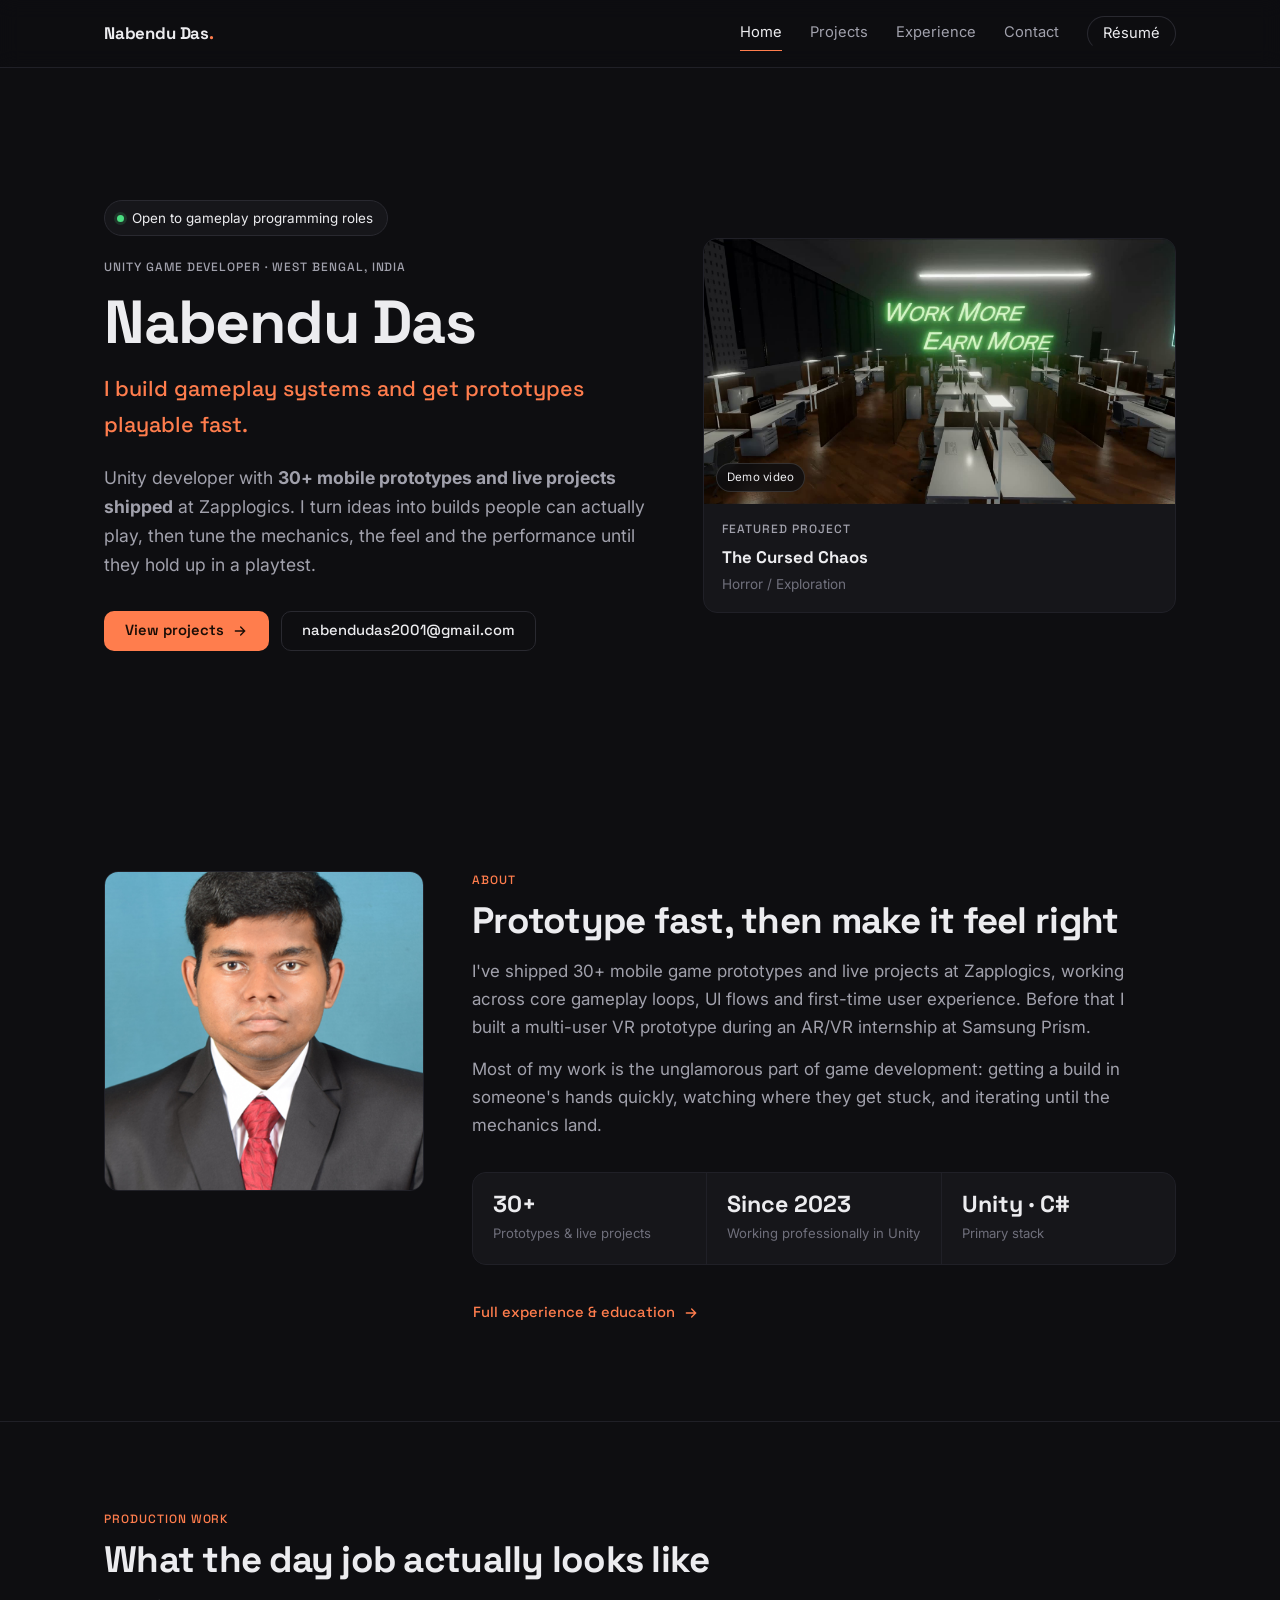
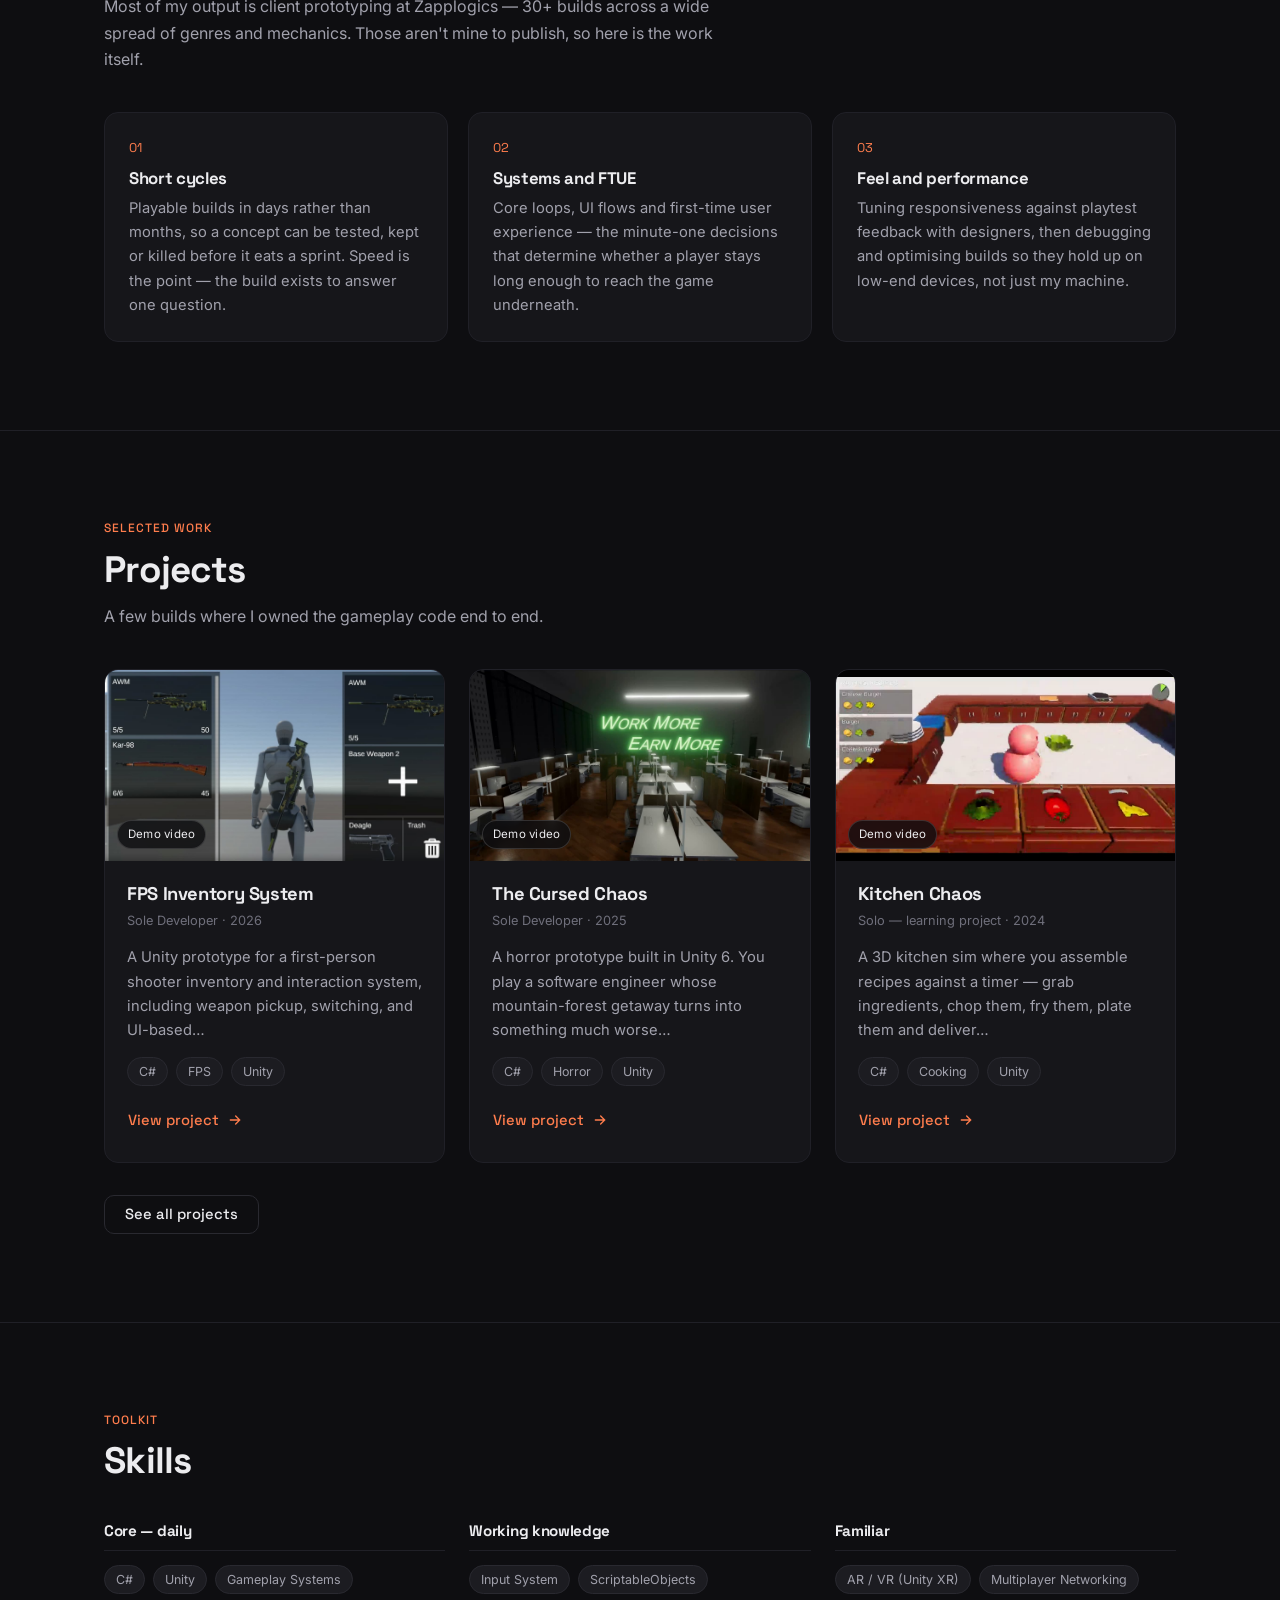
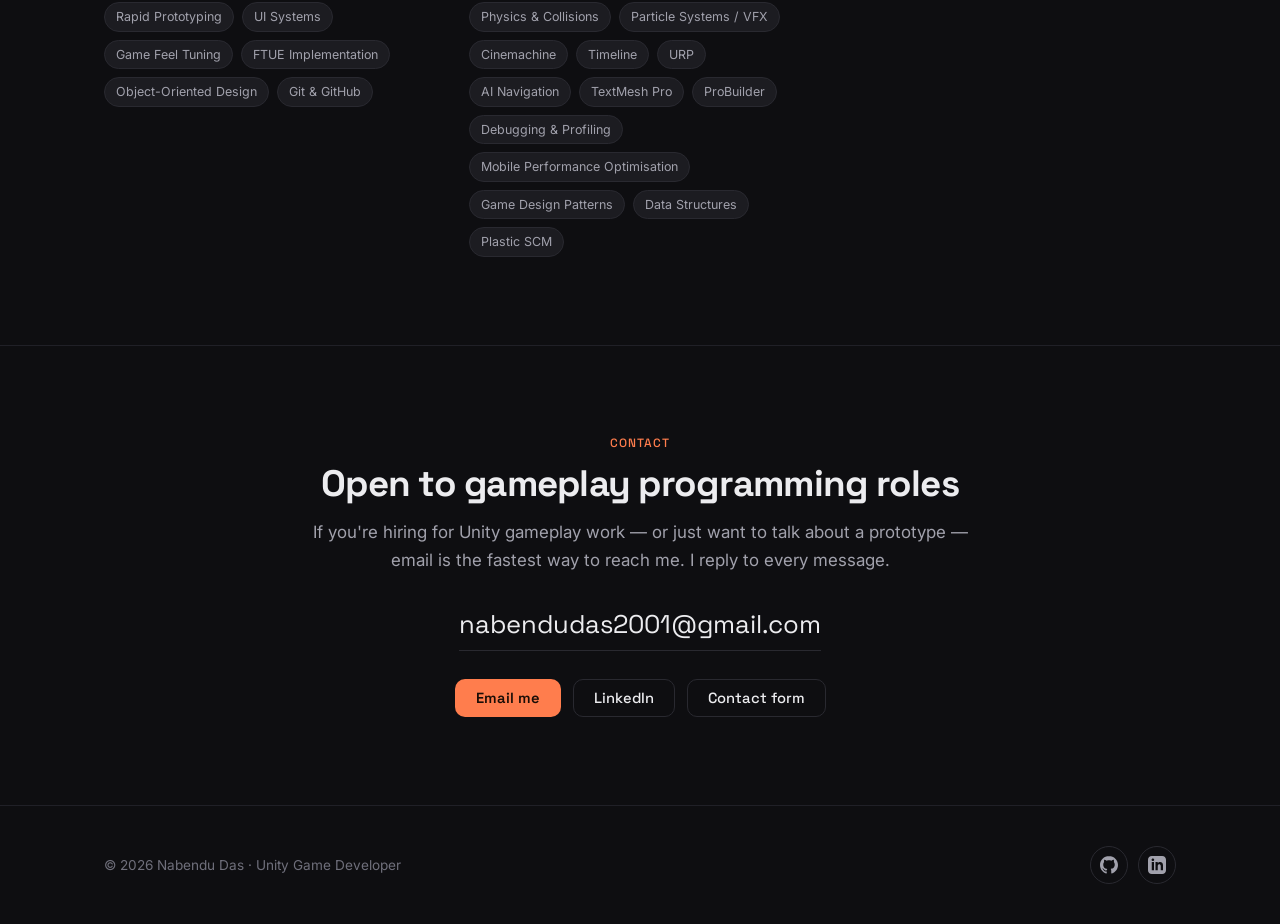
==== commit d54b000c: "desc changes" ====
--- a/index.html
+++ b/index.html
@@ -37,7 +37,7 @@
       "url": "https://nandy1002.github.io/",
       "image": "https://nandy1002.github.io/assets/og-image.jpg",
       "address": { "@type": "PostalAddress", "addressRegion": "West Bengal", "addressCountry": "IN" },
-      "knowsAbout": ["Unity", "C#", "Gameplay Programming", "Game Feel", "Rapid Prototyping", "Mobile Games"],
+      "knowsAbout": ["Unity", "Unity3D", "C#", "Object-Oriented Programming", "Gameplay Programming", "Game Physics", "Particle Systems", "Game Feel", "Rapid Prototyping", "Mobile Games", "VR Simulations"],
       "alumniOf": [
         { "@type": "CollegeOrUniversity", "name": "RV College of Engineering" },
         { "@type": "CollegeOrUniversity", "name": "The University of Burdwan" }
@@ -145,7 +145,7 @@
                             </div>
                             <div>
                                 <strong>Since 2023</strong>
-                                <span>Building games professionally</span>
+                                <span>Working professionally in Unity</span>
                             </div>
                             <div>
                                 <strong>Unity · C#</strong>
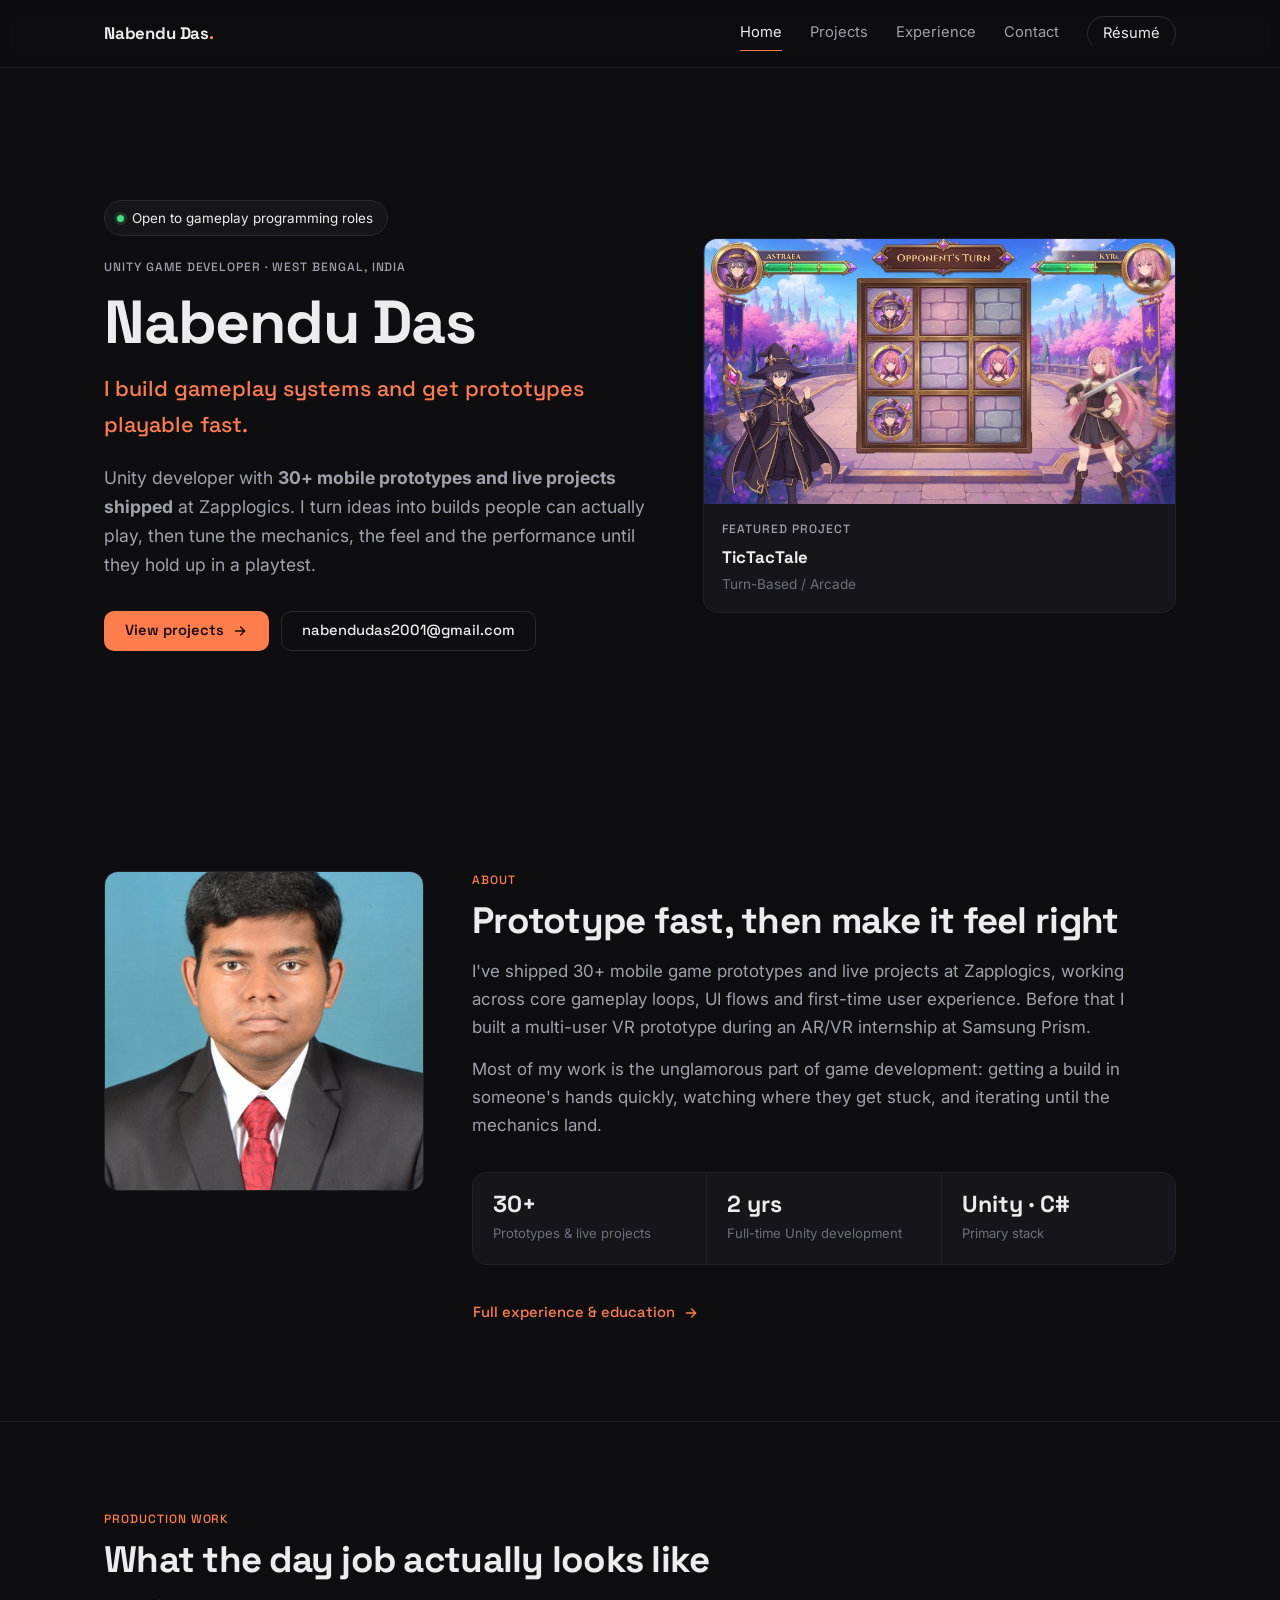
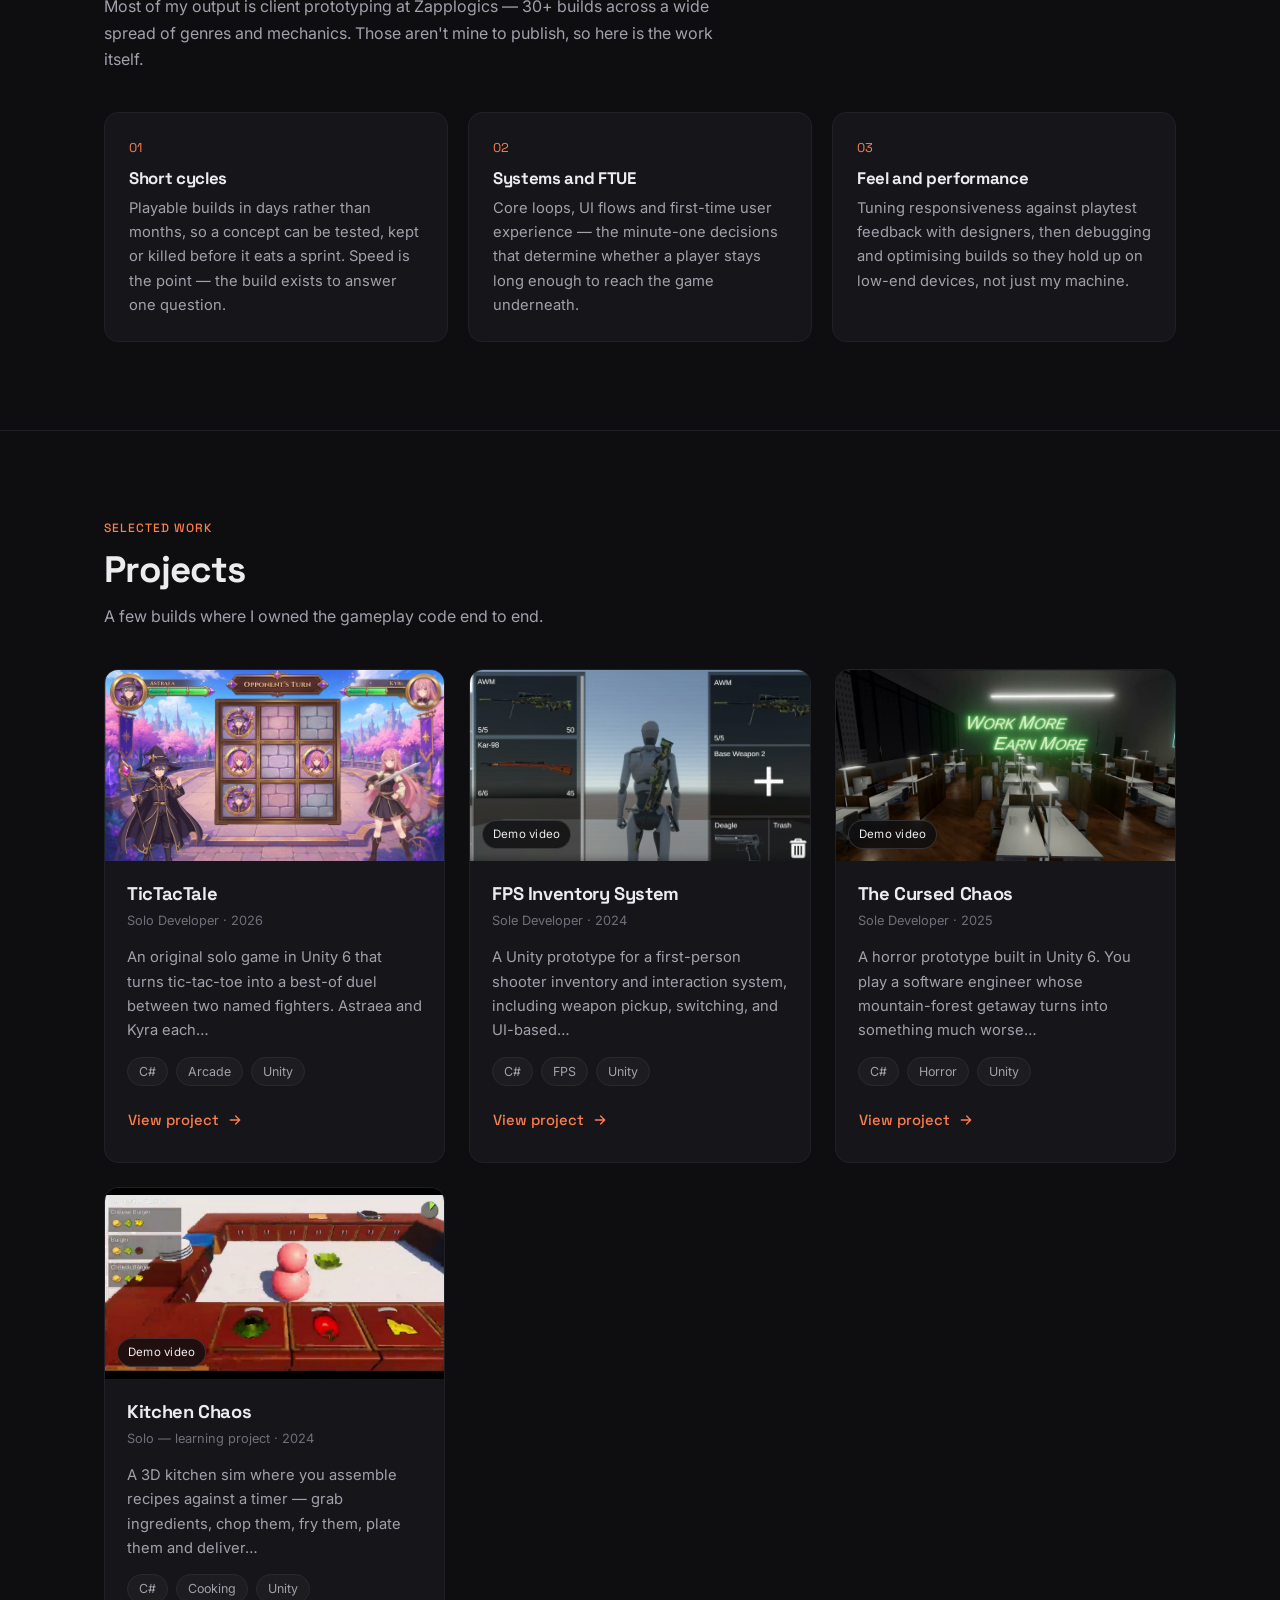
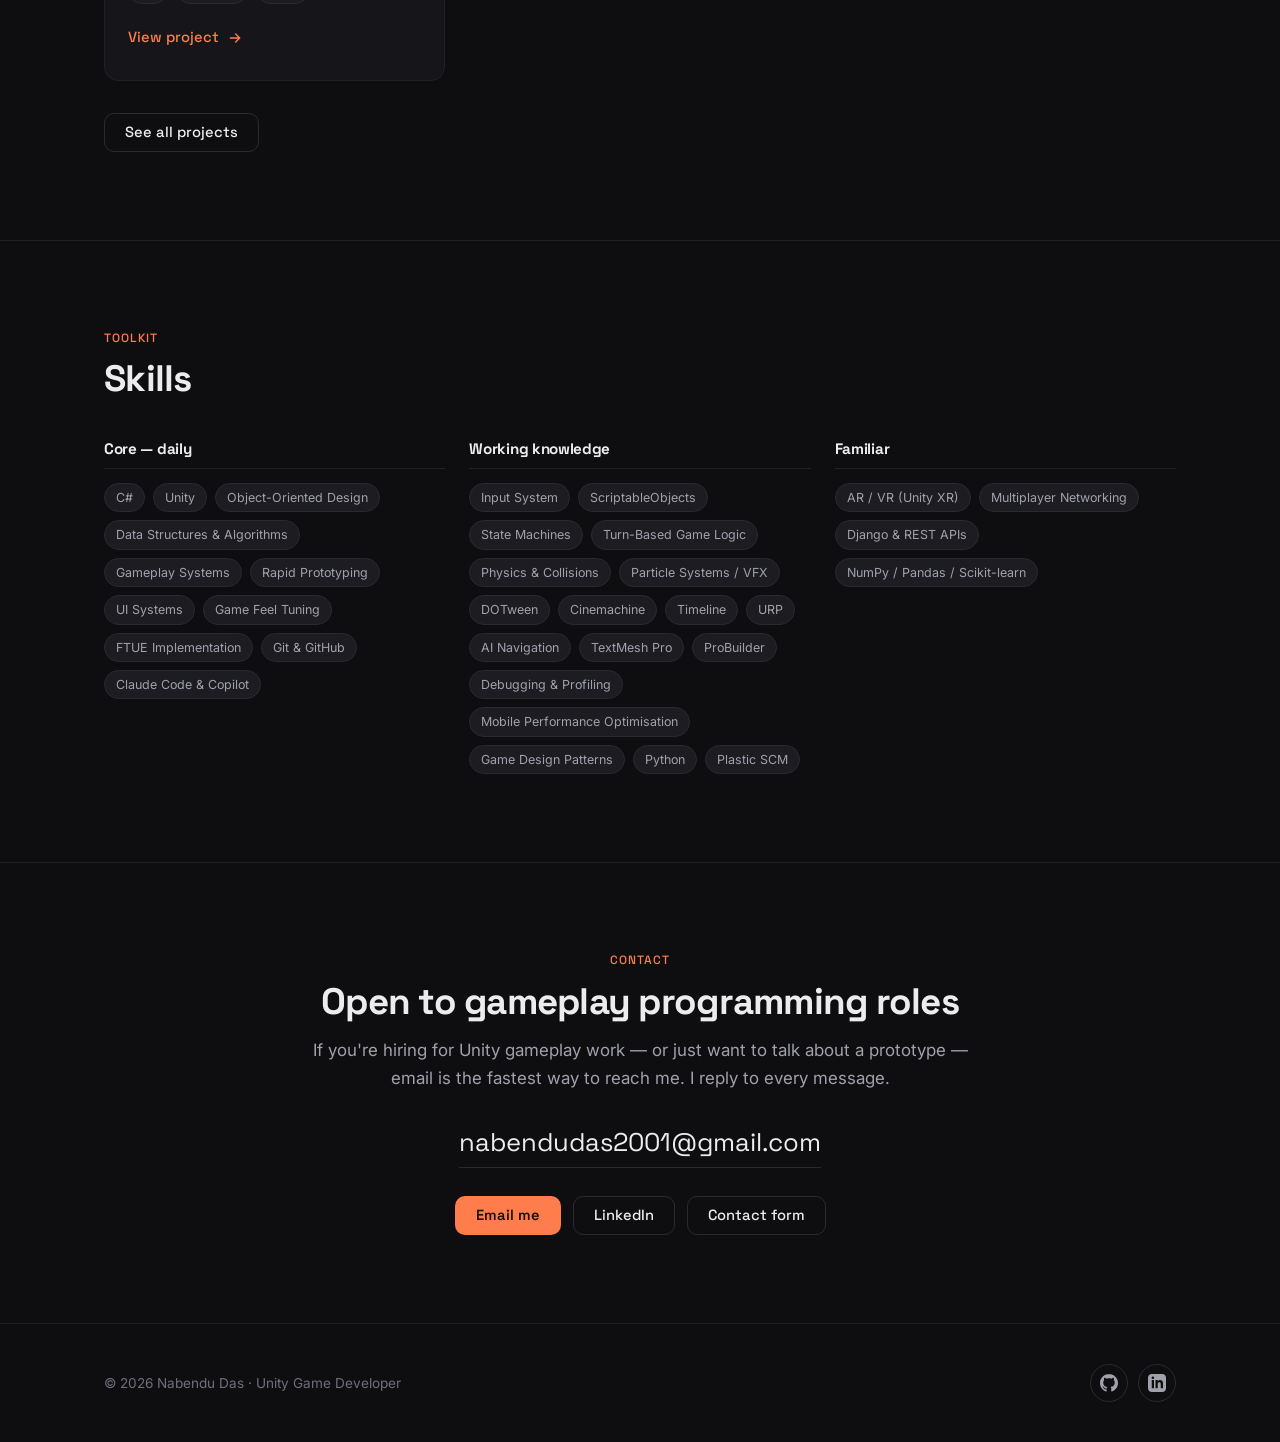
==== commit 70aa0f88: "data updated" ====
--- a/index.html
+++ b/index.html
@@ -37,7 +37,7 @@
       "url": "https://nandy1002.github.io/",
       "image": "https://nandy1002.github.io/assets/og-image.jpg",
       "address": { "@type": "PostalAddress", "addressRegion": "West Bengal", "addressCountry": "IN" },
-      "knowsAbout": ["Unity", "Unity3D", "C#", "Object-Oriented Programming", "Gameplay Programming", "Game Physics", "Particle Systems", "Game Feel", "Rapid Prototyping", "Mobile Games", "VR Simulations"],
+      "knowsAbout": ["Unity", "Unity3D", "C#", "Python", "Object-Oriented Programming", "Object-Oriented Design", "Data Structures and Algorithms", "Gameplay Programming", "Game Physics", "Particle Systems", "Game Feel", "Rapid Prototyping", "Mobile Games", "Turn-Based Games", "VR Simulations"],
       "alumniOf": [
         { "@type": "CollegeOrUniversity", "name": "RV College of Engineering" },
         { "@type": "CollegeOrUniversity", "name": "The University of Burdwan" }
@@ -144,8 +144,10 @@
                                 <span>Prototypes &amp; live projects</span>
                             </div>
                             <div>
-                                <strong>Since 2023</strong>
-                                <span>Working professionally in Unity</span>
+                                <!-- Counts the Zapplogics role only (Feb 2025 →), excluding internships.
+                                     JS keeps it current; the inline value is the no-JS fallback. -->
+                                <strong data-since="2025-02">1.5 yrs</strong>
+                                <span>Full-time Unity development</span>
                             </div>
                             <div>
                                 <strong>Unity · C#</strong>
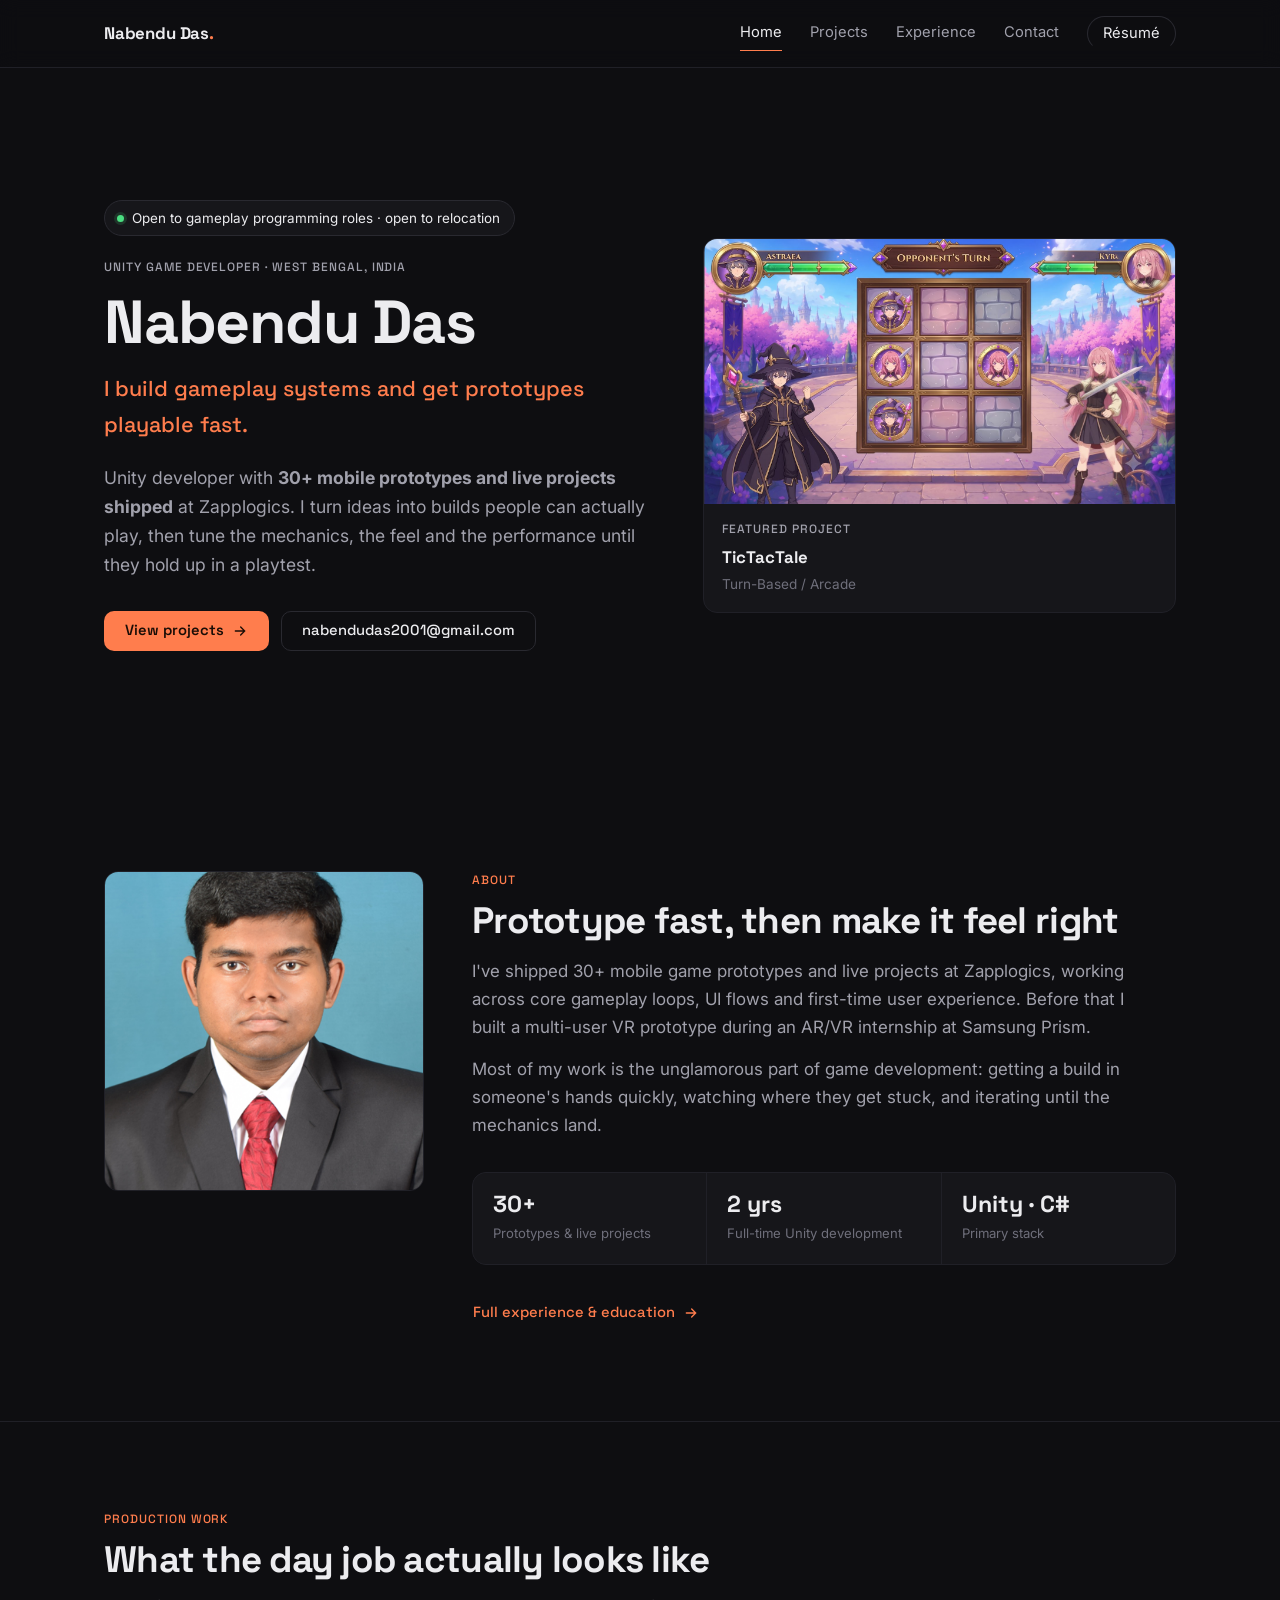
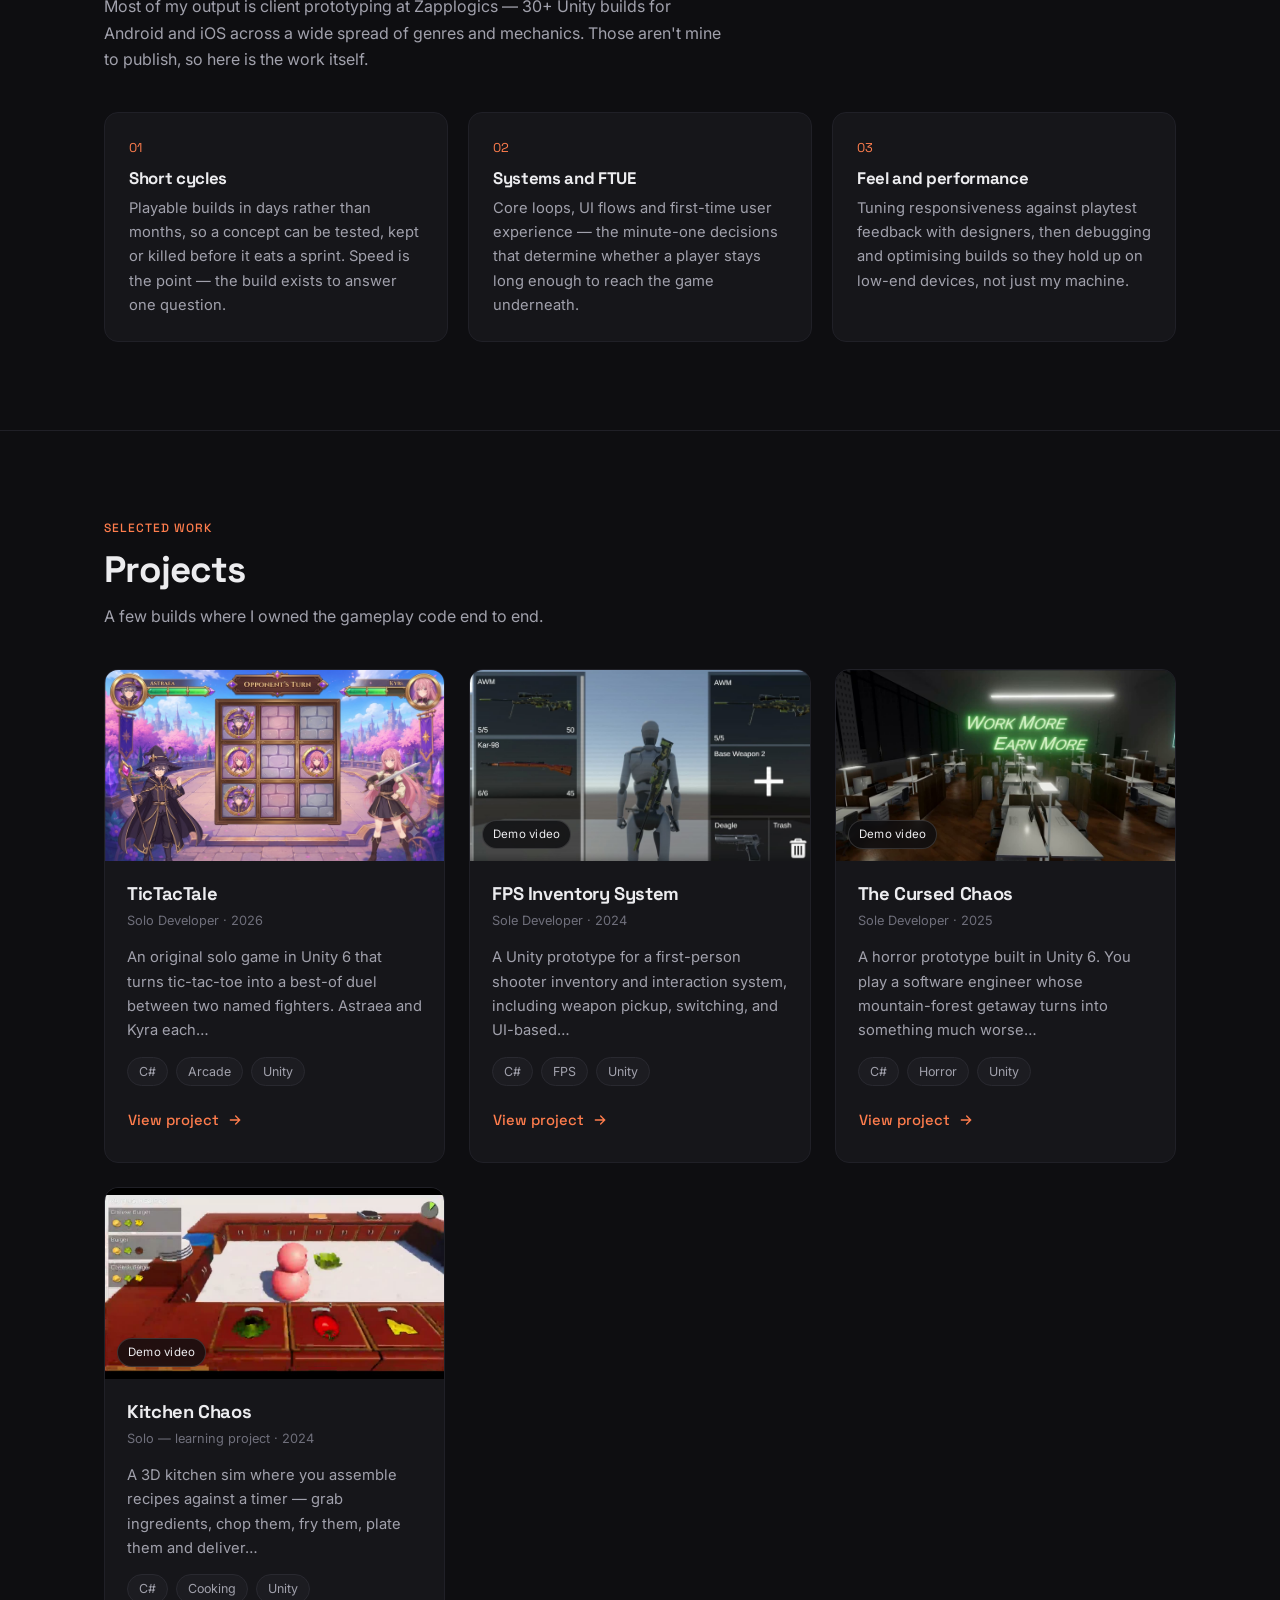
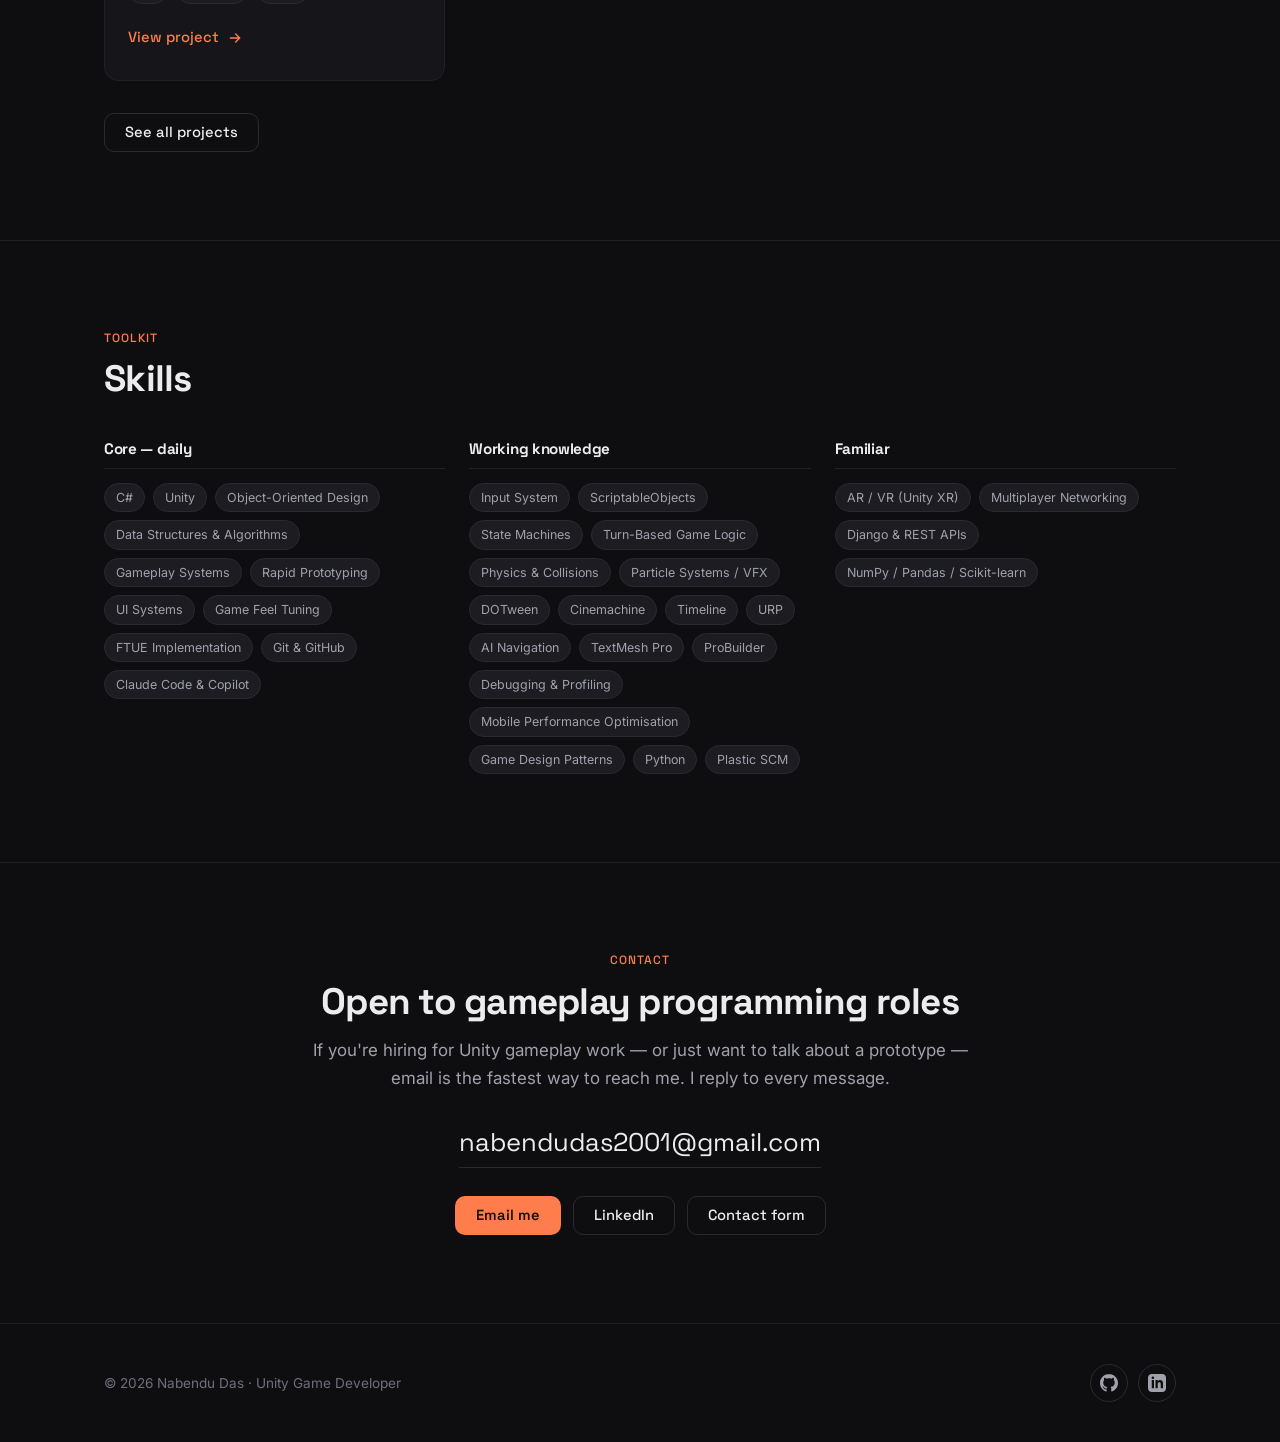
==== commit 2738167d: "updated" ====
--- a/index.html
+++ b/index.html
@@ -92,7 +92,8 @@
         <section class="hero" id="home">
             <div class="wrap hero-grid">
                 <div>
-                    <p class="availability"><span class="dot"></span> Open to gameplay programming roles</p>
+                    <p class="availability"><span class="dot"></span> Open to gameplay programming roles · open to
+                        relocation</p>
                     <span class="eyebrow">Unity Game Developer · West Bengal, India</span>
                     <h1>Nabendu Das</h1>
                     <p class="role">I build gameplay systems and get prototypes playable fast.</p>
@@ -176,8 +177,9 @@
                     <span class="eyebrow">Production work</span>
                     <h2>What the day job actually looks like</h2>
                     <p>
-                        Most of my output is client prototyping at Zapplogics — 30+ builds across a wide spread of
-                        genres and mechanics. Those aren't mine to publish, so here is the work itself.
+                        Most of my output is client prototyping at Zapplogics — 30+ Unity builds for Android and iOS
+                        across a wide spread of genres and mechanics. Those aren't mine to publish, so here is the
+                        work itself.
                     </p>
                 </div>
                 <div class="feature-grid">
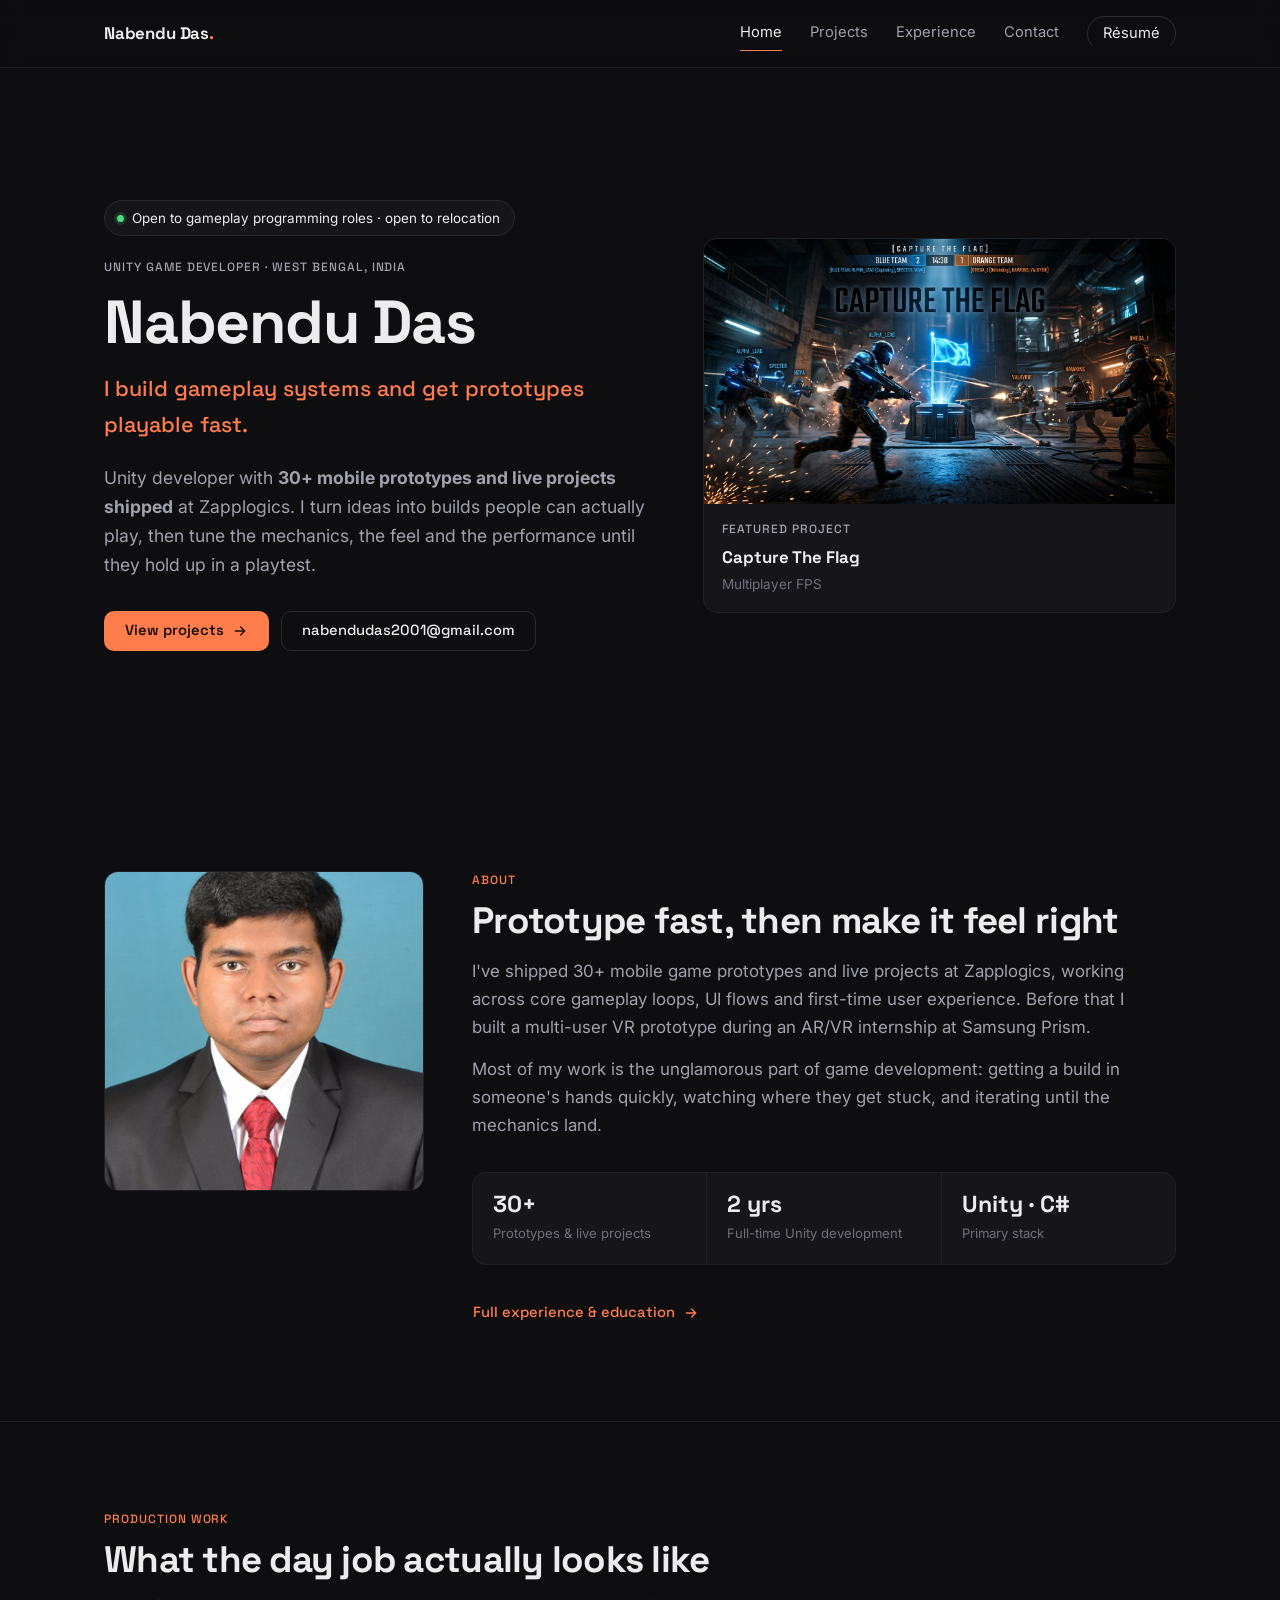
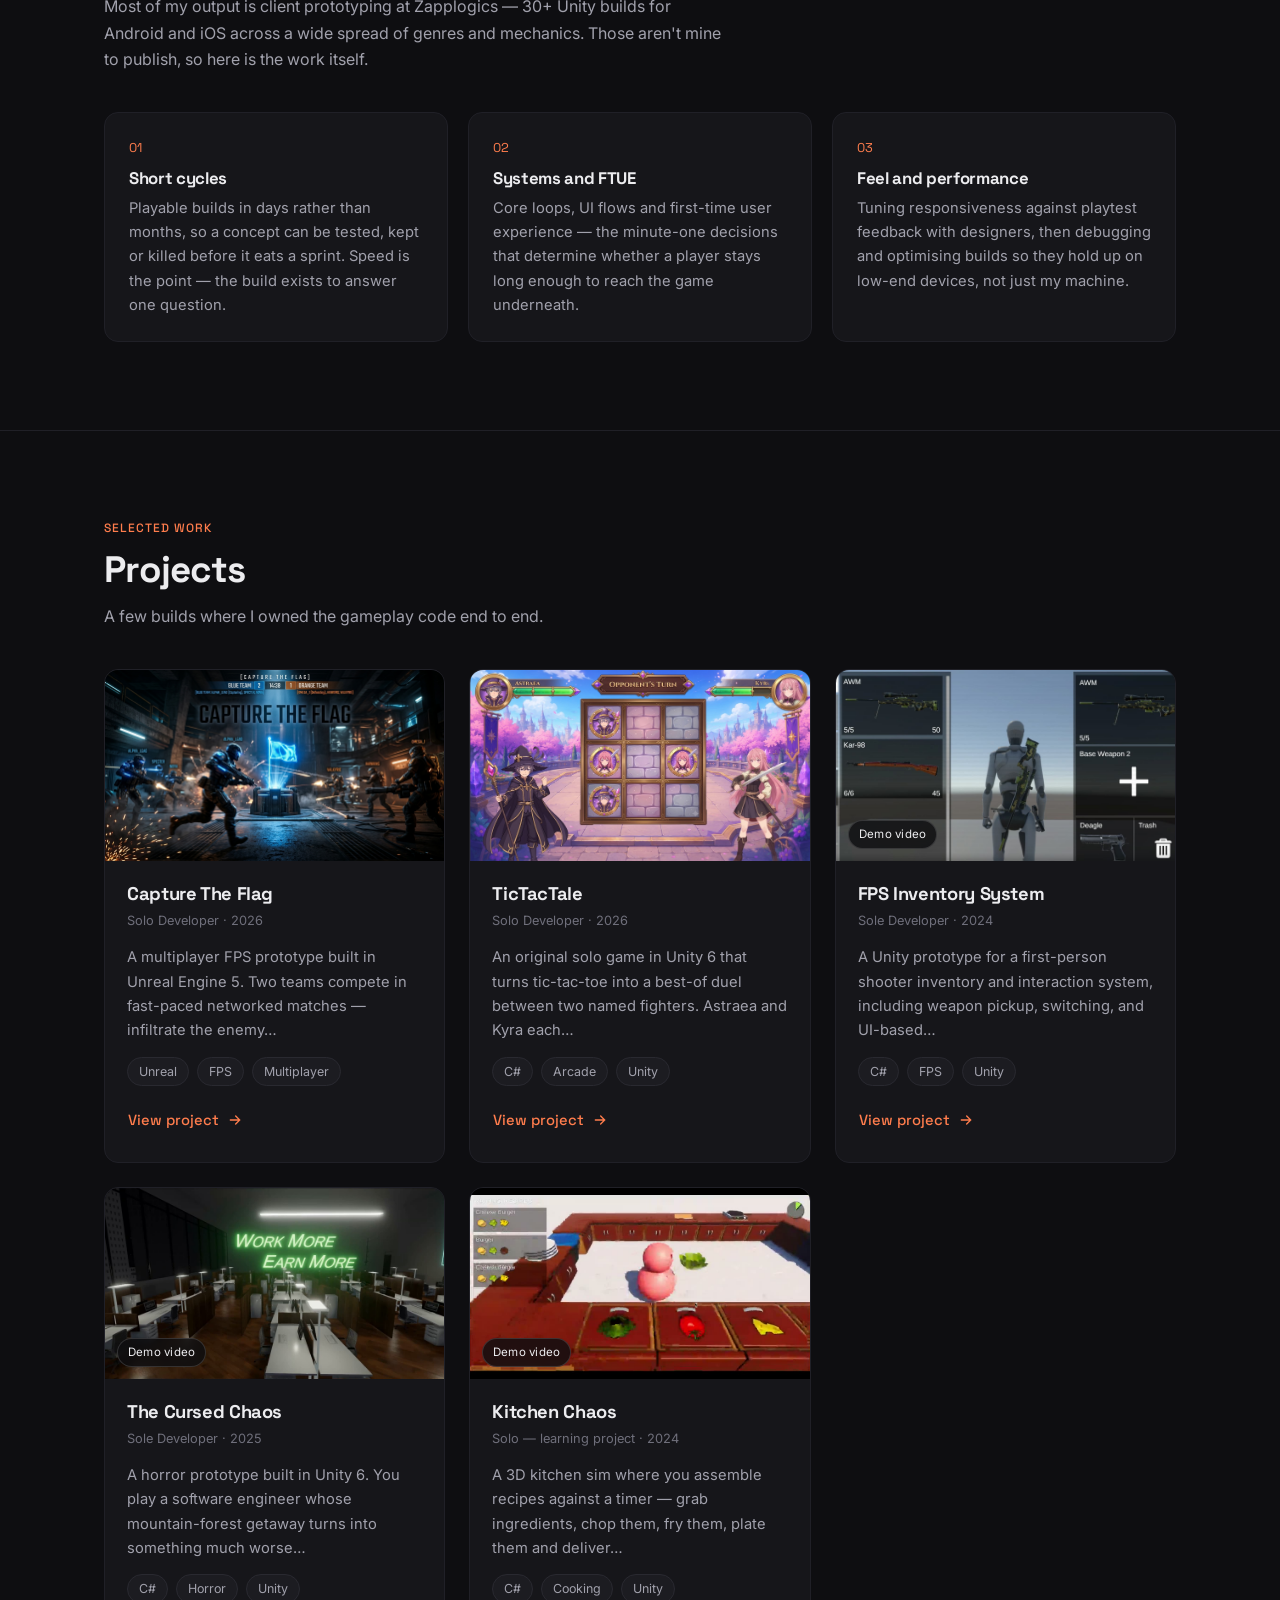
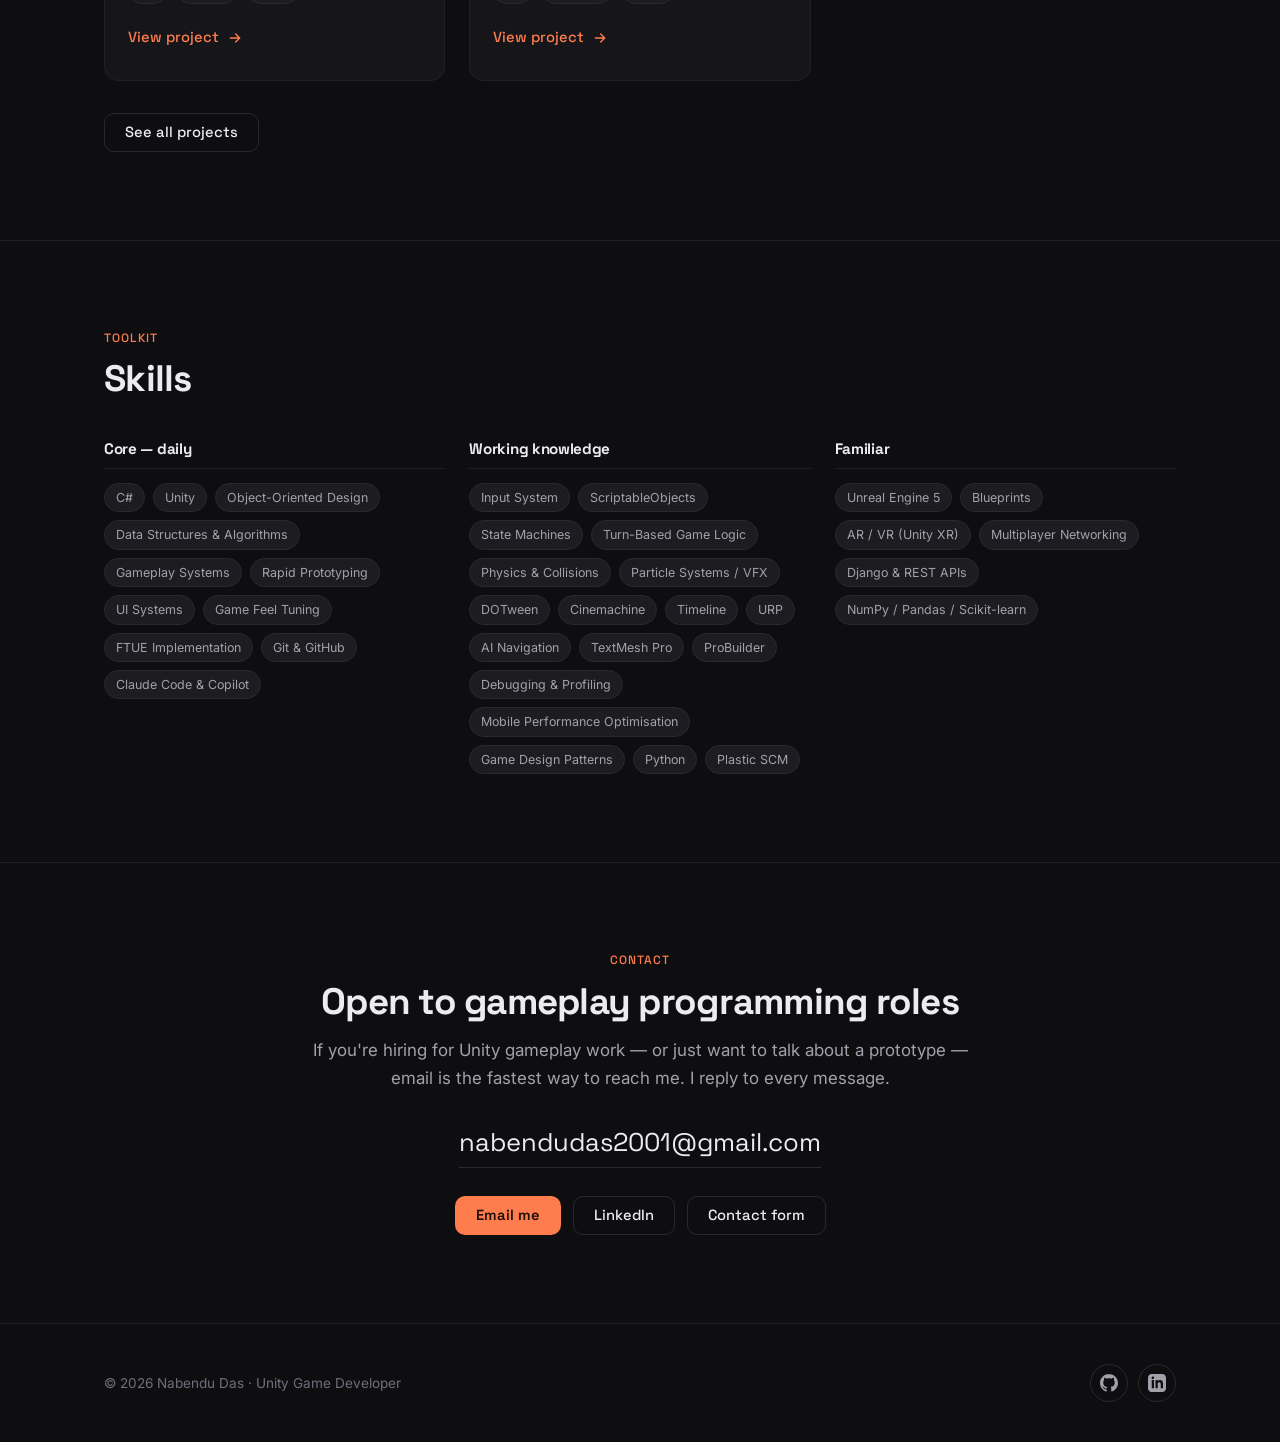
==== commit bd90d719: "feat: add Capture The Flag multiplayer FPS (Unreal Engine 5) project - Add CTF project entry to data" ====
--- a/index.html
+++ b/index.html
@@ -37,7 +37,7 @@
       "url": "https://nandy1002.github.io/",
       "image": "https://nandy1002.github.io/assets/og-image.jpg",
       "address": { "@type": "PostalAddress", "addressRegion": "West Bengal", "addressCountry": "IN" },
-      "knowsAbout": ["Unity", "Unity3D", "C#", "Python", "Object-Oriented Programming", "Object-Oriented Design", "Data Structures and Algorithms", "Gameplay Programming", "Game Physics", "Particle Systems", "Game Feel", "Rapid Prototyping", "Mobile Games", "Turn-Based Games", "VR Simulations"],
+      "knowsAbout": ["Unity", "Unity3D", "C#", "Unreal Engine 5", "Blueprints", "Python", "Object-Oriented Programming", "Object-Oriented Design", "Data Structures and Algorithms", "Gameplay Programming", "Game Physics", "Particle Systems", "Game Feel", "Rapid Prototyping", "Mobile Games", "Turn-Based Games", "VR Simulations", "Multiplayer Networking"],
       "alumniOf": [
         { "@type": "CollegeOrUniversity", "name": "RV College of Engineering" },
         { "@type": "CollegeOrUniversity", "name": "The University of Burdwan" }
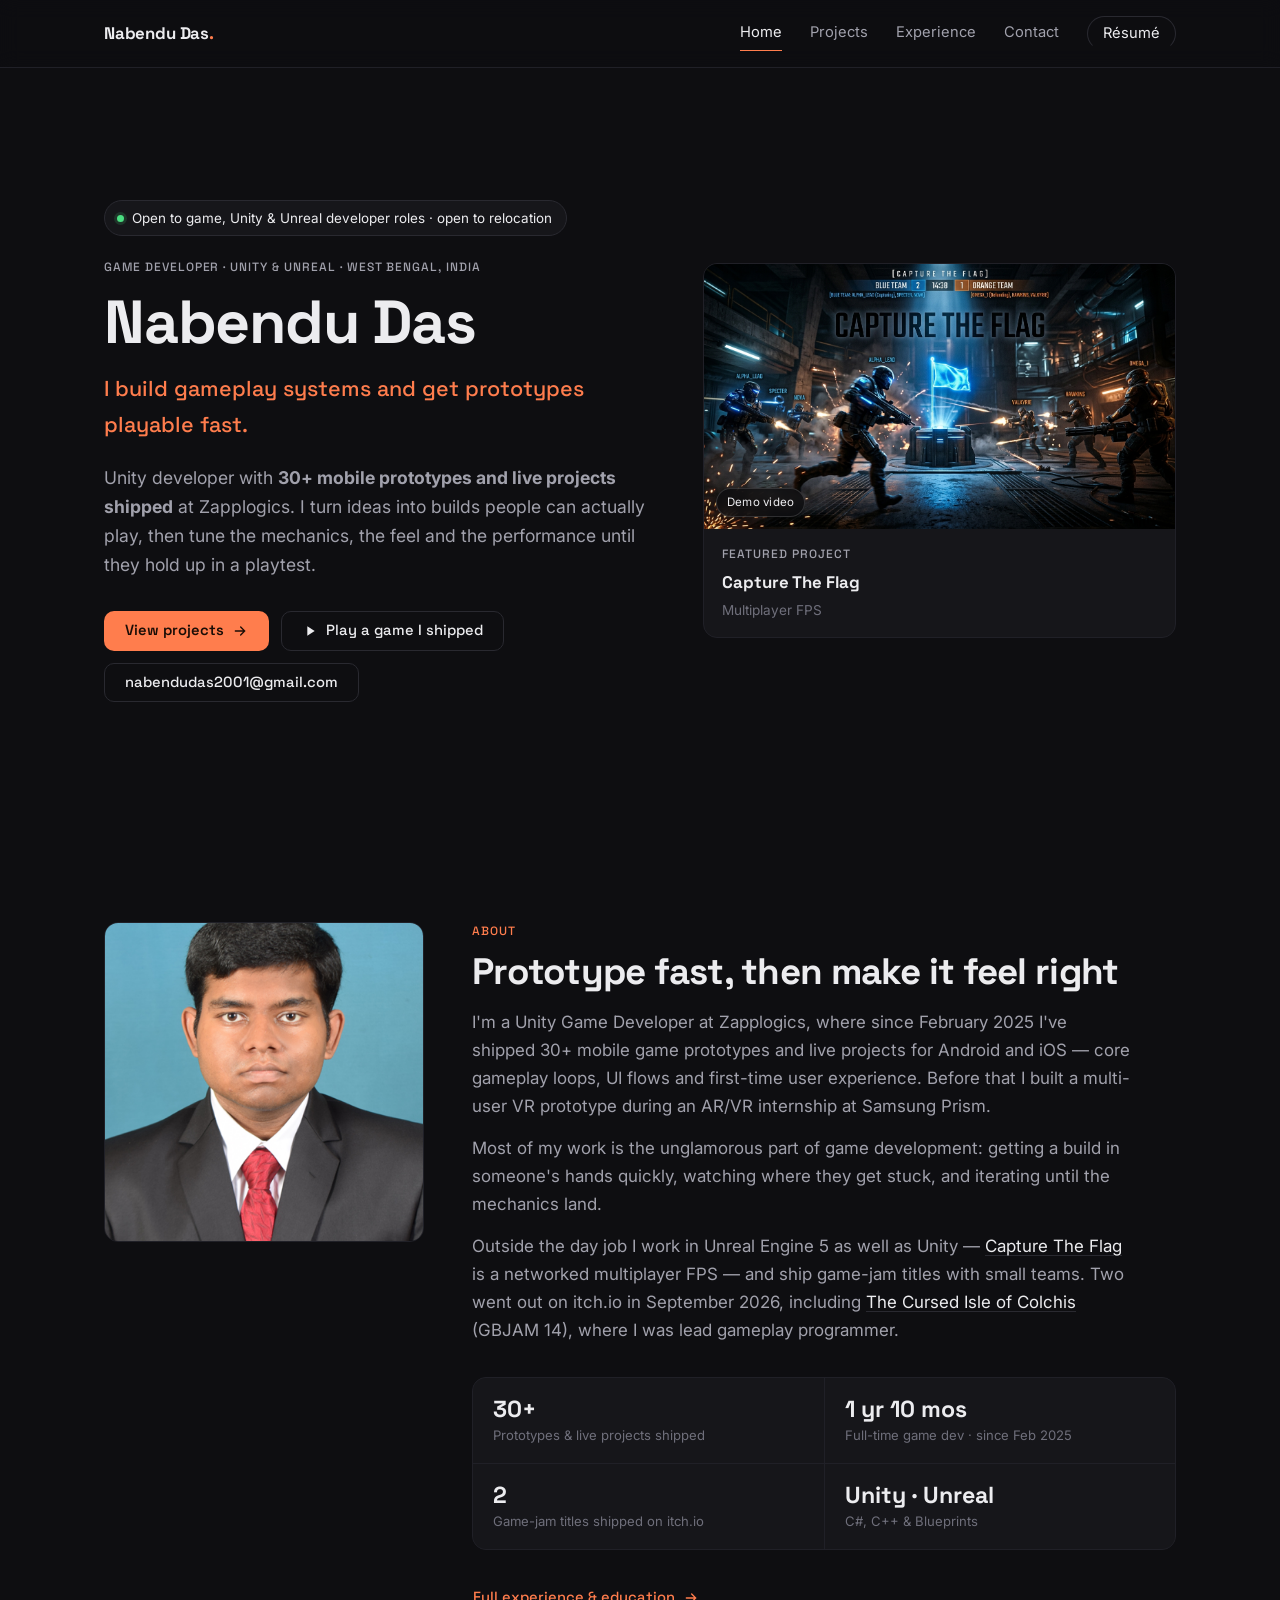
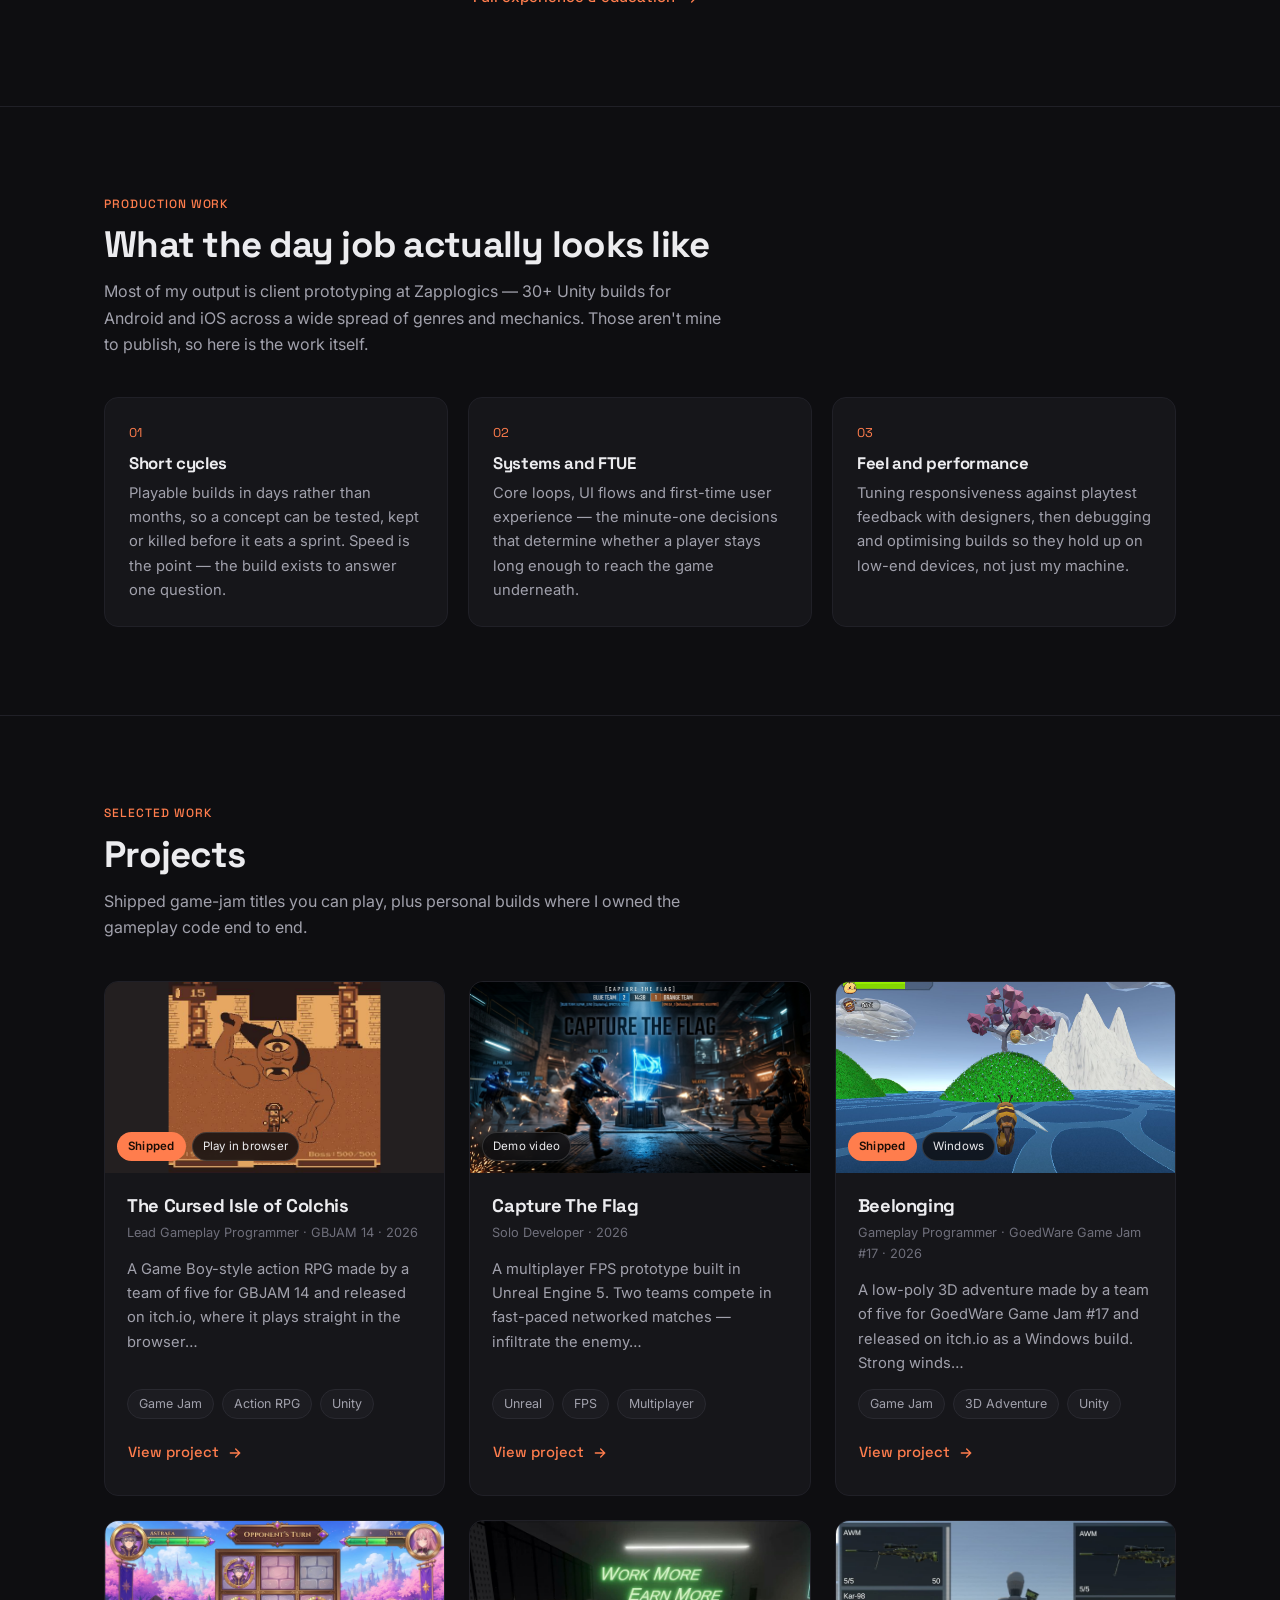
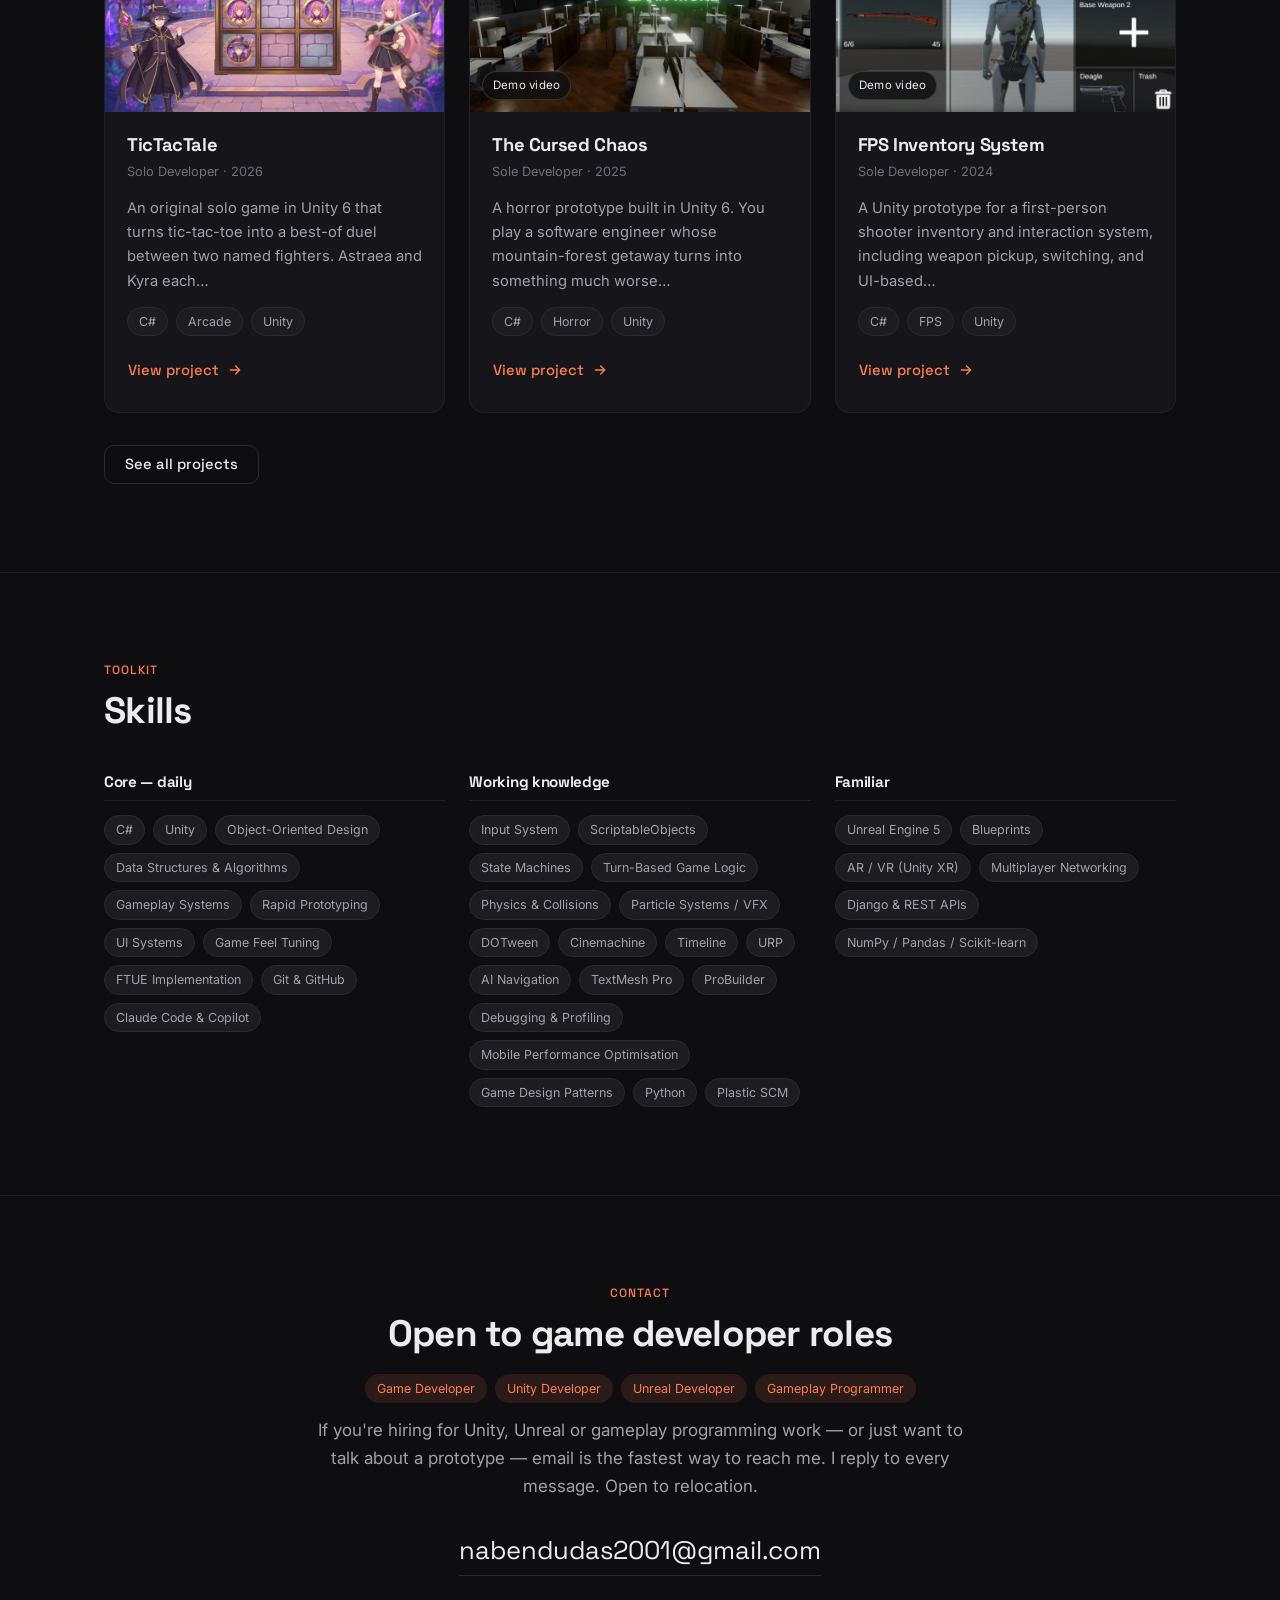
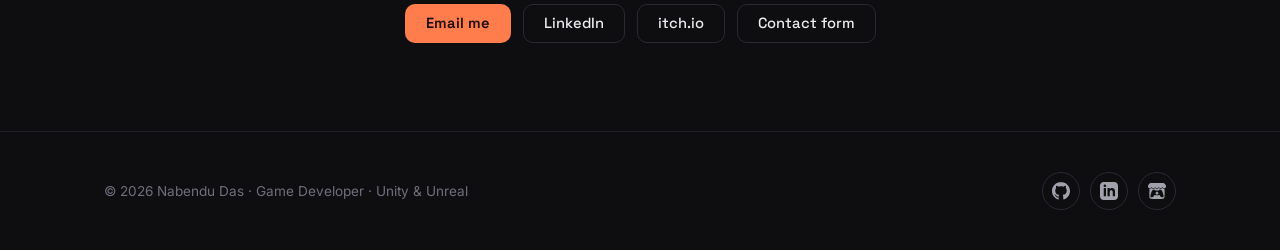
==== commit f5679f0e: "added game jam projects" ====
--- a/index.html
+++ b/index.html
@@ -4,24 +4,24 @@
 <head>
     <meta charset="utf-8" />
     <meta content="width=device-width, initial-scale=1.0" name="viewport" />
-    <title>Nabendu Das — Unity Game Developer</title>
+    <title>Nabendu Das — Game Developer (Unity &amp; Unreal)</title>
     <meta name="description"
-        content="Unity game developer focused on gameplay systems, rapid prototyping and game feel. 30+ mobile prototypes shipped." />
+        content="Game developer working in Unity and Unreal Engine, focused on gameplay systems, rapid prototyping and game feel. 30+ mobile prototypes shipped." />
     <link rel="canonical" href="https://nandy1002.github.io/" />
     <link rel="icon" href="assets/icon-64.png" />
     <link rel="apple-touch-icon" href="assets/icon-180.png" />
     <meta name="theme-color" content="#0e0e11" />
     <meta property="og:type" content="website" />
     <meta property="og:site_name" content="Nabendu Das" />
-    <meta property="og:title" content="Nabendu Das — Unity Game Developer" />
-    <meta property="og:description" content="Gameplay-focused Unity developer. Gameplay systems, rapid prototyping and game feel. 30+ prototypes shipped." />
+    <meta property="og:title" content="Nabendu Das — Game Developer (Unity &amp; Unreal)" />
+    <meta property="og:description" content="Game developer working in Unity and Unreal Engine 5. Gameplay systems, rapid prototyping and game feel. 30+ prototypes shipped, plus game-jam titles on itch.io." />
     <meta property="og:url" content="https://nandy1002.github.io/" />
     <meta property="og:image" content="https://nandy1002.github.io/assets/og-image.jpg" />
     <meta property="og:image:width" content="1200" />
     <meta property="og:image:height" content="630" />
     <meta name="twitter:card" content="summary_large_image" />
-    <meta name="twitter:title" content="Nabendu Das — Unity Game Developer" />
-    <meta name="twitter:description" content="Gameplay-focused Unity developer. Gameplay systems, rapid prototyping and game feel. 30+ prototypes shipped." />
+    <meta name="twitter:title" content="Nabendu Das — Game Developer (Unity &amp; Unreal)" />
+    <meta name="twitter:description" content="Game developer working in Unity and Unreal Engine 5. Gameplay systems, rapid prototyping and game feel. 30+ prototypes shipped, plus game-jam titles on itch.io." />
     <meta name="twitter:image" content="https://nandy1002.github.io/assets/og-image.jpg" />
     <link rel="preconnect" href="https://fonts.googleapis.com" />
     <link rel="preconnect" href="https://fonts.gstatic.com" crossorigin />
@@ -32,7 +32,7 @@
       "@context": "https://schema.org",
       "@type": "Person",
       "name": "Nabendu Das",
-      "jobTitle": "Unity Game Developer",
+      "jobTitle": "Game Developer",
       "email": "mailto:nabendudas2001@gmail.com",
       "url": "https://nandy1002.github.io/",
       "image": "https://nandy1002.github.io/assets/og-image.jpg",
@@ -92,9 +92,9 @@
         <section class="hero" id="home">
             <div class="wrap hero-grid">
                 <div>
-                    <p class="availability"><span class="dot"></span> Open to gameplay programming roles · open to
-                        relocation</p>
-                    <span class="eyebrow">Unity Game Developer · West Bengal, India</span>
+                    <p class="availability"><span class="dot"></span> Open to game, Unity &amp; Unreal developer roles
+                        · open to relocation</p>
+                    <span class="eyebrow">Game Developer · Unity &amp; Unreal · West Bengal, India</span>
                     <h1>Nabendu Das</h1>
                     <p class="role">I build gameplay systems and get prototypes playable fast.</p>
                     <p class="lead">
@@ -110,6 +110,10 @@
                                 <path d="M5 12h14M13 6l6 6-6 6" />
                             </svg>
                         </a>
+                        <a class="btn btn--ghost" href="project.html?id=cursed-isle-of-colchis#play">
+                            <svg viewBox="0 0 24 24" fill="currentColor"><path d="M8 5v14l11-7z" /></svg>
+                            Play a game I shipped
+                        </a>
                         <a class="btn btn--ghost" href="mailto:nabendudas2001@gmail.com">
                             nabendudas2001@gmail.com
                         </a>
@@ -130,29 +134,42 @@
                         <span class="eyebrow">About</span>
                         <h2>Prototype fast, then make it feel right</h2>
                         <p class="lead" style="margin-top:16px">
-                            I've shipped 30+ mobile game prototypes and live projects at Zapplogics, working across core
-                            gameplay loops, UI flows and first-time user experience. Before that I built a multi-user VR
-                            prototype during an AR/VR internship at Samsung Prism.
+                            I'm a Unity Game Developer at Zapplogics, where since February 2025 I've shipped 30+ mobile
+                            game prototypes and live projects for Android and iOS — core gameplay loops, UI flows and
+                            first-time user experience. Before that I built a multi-user VR prototype during an AR/VR
+                            internship at Samsung Prism.
                         </p>
                         <p class="lead" style="margin-top:14px">
                             Most of my work is the unglamorous part of game development: getting a build in someone's
                             hands quickly, watching where they get stuck, and iterating until the mechanics land.
                         </p>
+                        <p class="lead" style="margin-top:14px">
+                            Outside the day job I work in Unreal Engine 5 as well as Unity —
+                            <a class="text-link" href="project.html?id=capture-the-flag">Capture The Flag</a> is a
+                            networked multiplayer FPS — and ship game-jam titles with small teams. Two went out on
+                            itch.io in September 2026, including
+                            <a class="text-link" href="project.html?id=cursed-isle-of-colchis">The Cursed Isle of
+                            Colchis</a> (GBJAM 14), where I was lead gameplay programmer.
+                        </p>
 
                         <div class="stats" style="margin-top:32px">
                             <div>
                                 <strong>30+</strong>
-                                <span>Prototypes &amp; live projects</span>
+                                <span>Prototypes &amp; live projects shipped</span>
                             </div>
                             <div>
                                 <!-- Counts the Zapplogics role only (Feb 2025 →), excluding internships.
                                      JS keeps it current; the inline value is the no-JS fallback. -->
-                                <strong data-since="2025-02">1.5 yrs</strong>
-                                <span>Full-time Unity development</span>
+                                <strong data-since="2025-02">1 yr 8 mos</strong>
+                                <span>Full-time game dev · since Feb 2025</span>
                             </div>
                             <div>
-                                <strong>Unity · C#</strong>
-                                <span>Primary stack</span>
+                                <strong>2</strong>
+                                <span>Game-jam titles shipped on itch.io</span>
+                            </div>
+                            <div>
+                                <strong>Unity · Unreal</strong>
+                                <span>C#, C++ &amp; Blueprints</span>
                             </div>
                         </div>
 
@@ -217,7 +234,8 @@
                 <div class="section-head reveal">
                     <span class="eyebrow">Selected work</span>
                     <h2>Projects</h2>
-                    <p>A few builds where I owned the gameplay code end to end.</p>
+                    <p>Shipped game-jam titles you can play, plus personal builds where I owned the gameplay code end
+                        to end.</p>
                 </div>
 
                 <div class="project-grid" id="featured-projects-grid"></div>
@@ -243,16 +261,24 @@
         <section class="section contact" id="contact">
             <div class="wrap reveal">
                 <span class="eyebrow">Contact</span>
-                <h2>Open to gameplay programming roles</h2>
+                <h2>Open to game developer roles</h2>
+                <div class="chips roles">
+                    <span class="chip chip--accent">Game Developer</span>
+                    <span class="chip chip--accent">Unity Developer</span>
+                    <span class="chip chip--accent">Unreal Developer</span>
+                    <span class="chip chip--accent">Gameplay Programmer</span>
+                </div>
                 <p class="lead" style="margin-top:14px">
-                    If you're hiring for Unity gameplay work — or just want to talk about a prototype — email is the
-                    fastest way to reach me. I reply to every message.
+                    If you're hiring for Unity, Unreal or gameplay programming work — or just want to talk about a
+                    prototype — email is the fastest way to reach me. I reply to every message. Open to relocation.
                 </p>
                 <a class="email-link" href="mailto:nabendudas2001@gmail.com">nabendudas2001@gmail.com</a>
                 <div class="row" style="justify-content:center">
                     <a class="btn btn--primary" href="mailto:nabendudas2001@gmail.com">Email me</a>
                     <a class="btn btn--ghost" href="https://www.linkedin.com/in/nabendu-das-1790a8202/" target="_blank"
                         rel="noopener">LinkedIn</a>
+                    <a class="btn btn--ghost" href="https://nandy1002.itch.io/" target="_blank"
+                        rel="noopener">itch.io</a>
                     <a class="btn btn--ghost" href="https://forms.gle/zkxzp6RKNk1QjEyh6" target="_blank"
                         rel="noopener">Contact form</a>
                 </div>
@@ -262,7 +288,7 @@
 
     <footer class="site-footer">
         <div class="wrap">
-            <p class="small dim">© 2026 Nabendu Das · Unity Game Developer</p>
+            <p class="small dim">© 2026 Nabendu Das · Game Developer · Unity &amp; Unreal</p>
             <div class="socials">
                 <a href="https://github.com/Nandy1002" target="_blank" rel="noopener" aria-label="GitHub">
                     <svg viewBox="0 0 24 24">
@@ -277,6 +303,12 @@
                             d="M19 0h-14c-2.761 0-5 2.239-5 5v14c0 2.761 2.239 5 5 5h14c2.762 0 5-2.239 5-5v-14c0-2.761-2.238-5-5-5zm-11 19h-3v-11h3v11zm-1.5-12.268c-.966 0-1.75-.79-1.75-1.764s.784-1.764 1.75-1.764 1.75.79 1.75 1.764-.783 1.764-1.75 1.764zm13.5 12.268h-3v-5.604c0-3.368-4-3.113-4 0v5.604h-3v-11h3v1.765c1.396-2.586 7-2.777 7 2.476v6.759z" />
                     </svg>
                 </a>
+                <a href="https://nandy1002.itch.io/" target="_blank" rel="noopener" aria-label="itch.io">
+                    <svg viewBox="0 0 24 24">
+                        <path
+                            d="M3.13 1.338C2.08 1.96.02 4.328 0 4.95v1.03c0 1.303 1.22 2.45 2.325 2.45 1.33 0 2.436-1.102 2.436-2.41 0 1.308 1.07 2.41 2.4 2.41 1.328 0 2.362-1.102 2.362-2.41 0 1.308 1.137 2.41 2.466 2.41h.024c1.33 0 2.466-1.102 2.466-2.41 0 1.308 1.034 2.41 2.363 2.41 1.33 0 2.4-1.102 2.4-2.41 0 1.308 1.106 2.41 2.435 2.41C22.78 8.43 24 7.282 24 5.98V4.95c-.02-.62-2.082-2.99-3.13-3.612-3.253-.114-5.508-.134-8.87-.133-3.362 0-7.945.053-8.87.133zm6.376 6.477a2.74 2.74 0 0 1-.468.602c-.5.49-1.19.795-1.947.795a2.786 2.786 0 0 1-1.95-.795c-.182-.178-.32-.37-.446-.59-.127.222-.303.412-.486.59a2.788 2.788 0 0 1-1.95.795c-.092 0-.187-.025-.264-.052-.107 1.113-.152 2.176-.168 2.95v.005l-.006 1.167c.02 2.334-.23 7.564 1.03 8.85 1.952.454 5.545.662 9.15.663 3.605 0 7.198-.21 9.15-.664 1.26-1.284 1.01-6.514 1.03-8.848l-.006-1.167v-.004c-.016-.775-.06-1.838-.168-2.95-.077.026-.172.052-.263.052a2.788 2.788 0 0 1-1.95-.795c-.184-.178-.36-.368-.486-.59-.127.22-.265.412-.447.59a2.786 2.786 0 0 1-1.95.794c-.76 0-1.446-.303-1.948-.793a2.74 2.74 0 0 1-.468-.602 2.738 2.738 0 0 1-.463.602 2.787 2.787 0 0 1-1.95.794h-.16a2.787 2.787 0 0 1-1.95-.793 2.738 2.738 0 0 1-.464-.602zm-2.004 2.59v.002c.795.002 1.5 0 2.373.953.687-.072 1.406-.108 2.125-.107.72 0 1.438.035 2.125.107.873-.953 1.578-.95 2.372-.953.376 0 1.876 0 2.92 2.934l1.123 4.028c.832 2.995-.266 3.068-1.636 3.07-2.03-.075-3.156-1.55-3.156-3.025-1.124.184-2.436.276-3.748.277-1.312 0-2.624-.093-3.748-.277 0 1.475-1.125 2.95-3.156 3.026-1.37-.004-2.468-.077-1.636-3.072l1.122-4.027c1.045-2.934 2.545-2.934 2.92-2.934zM12 12.714c-.002.002-2.14 1.964-2.523 2.662l1.4-.056v1.22c0 .056.56.033 1.123.007.562.026 1.124.05 1.124-.008v-1.22l1.4.055C14.138 14.677 12 12.713 12 12.713z" />
+                    </svg>
+                </a>
             </div>
         </div>
     </footer>
--- a/css/style.css
+++ b/css/style.css
@@ -467,6 +467,12 @@
   color: var(--ink);
 }
 
+/* Role targets under the contact heading. */
+.roles {
+  justify-content: center;
+  margin-top: 18px;
+}
+
 .availability .dot {
   width: 7px;
   height: 7px;
@@ -510,11 +516,19 @@
   color: var(--ink);
 }
 
-/* "There is footage here" — otherwise a static poster reads as a screenshot. */
-.badge {
+/* Thumbnail labels: "Shipped", "Play in browser", "Demo video" — otherwise a static
+   poster reads as a screenshot. */
+.badges {
   position: absolute;
   left: 12px;
+  right: 12px;
   bottom: 12px;
+  display: flex;
+  flex-wrap: wrap;
+  gap: 6px;
+}
+
+.badge {
   display: inline-block;
   padding: 4px 10px;
   border-radius: 999px;
@@ -527,6 +541,13 @@
   letter-spacing: 0.02em;
 }
 
+.badge--accent {
+  background: var(--accent);
+  border-color: transparent;
+  color: var(--accent-ink);
+  font-weight: 600;
+}
+
 .meta-line {
   font-size: 0.8rem;
   color: var(--dim);
@@ -536,7 +557,7 @@
 /* Small factual stat strip */
 .stats {
   display: grid;
-  grid-template-columns: repeat(3, minmax(0, 1fr));
+  grid-template-columns: repeat(2, minmax(0, 1fr));
   gap: 1px;
   background: var(--line-soft);
   border: 1px solid var(--line-soft);
@@ -558,6 +579,9 @@
 }
 
 .stats span {
+  display: block;
+  margin-top: 2px;
+  line-height: 1.45;
   font-size: 0.82rem;
   color: var(--dim);
 }
@@ -702,6 +726,17 @@
   padding: 26px;
 }
 
+/* Separates the game-jam group from paid roles within the same timeline. */
+.timeline-label {
+  margin-top: 12px;
+  font-size: 0.8rem;
+  font-weight: 600;
+  letter-spacing: 0.08em;
+  text-transform: uppercase;
+  color: var(--dim);
+  margin-bottom: -12px;
+}
+
 .job-head {
   display: flex;
   flex-wrap: wrap;
@@ -856,6 +891,148 @@
   object-fit: cover;
 }
 
+/* Inline links inside running text, which otherwise inherit colour and lose their underline. */
+.text-link,
+.meta-row dd a {
+  color: var(--ink);
+  text-decoration: underline;
+  text-decoration-color: var(--line);
+  text-underline-offset: 3px;
+}
+
+.text-link:hover,
+.meta-row dd a:hover {
+  color: var(--accent);
+  text-decoration-color: currentColor;
+}
+
+/* Playable build. Sized to the build's native canvas (set inline from embedSize),
+   since Unity's WebGL template renders at a fixed resolution on desktop. */
+.media-frame--game {
+  max-width: var(--game-w, 960px);
+  margin-inline: auto;
+  aspect-ratio: var(--game-ratio, 16 / 9);
+  background: #231f20;
+}
+
+.media-frame--game iframe {
+  display: block;
+  width: 100%;
+  height: 100%;
+  border: 0;
+}
+
+.game-start {
+  position: relative;
+  display: block;
+  width: 100%;
+  height: 100%;
+  padding: 0;
+  border: 0;
+  background: none;
+  cursor: pointer;
+}
+
+.media-frame .game-start img {
+  width: 100%;
+  height: 100%;
+  aspect-ratio: auto;
+  opacity: 0.3;
+  transition: opacity 0.2s ease;
+}
+
+.game-start:hover img,
+.game-start:focus-visible img {
+  opacity: 0.2;
+}
+
+.game-start-label {
+  position: absolute;
+  inset: 0;
+  display: flex;
+  flex-direction: column;
+  align-items: center;
+  justify-content: center;
+  gap: 12px;
+  padding: 16px;
+  color: var(--ink);
+}
+
+.game-start-label .btn svg {
+  width: 16px;
+  height: 16px;
+}
+
+/* Pixel art is scaled up, so keep the pixels hard-edged instead of blurred. */
+.pixelated img {
+  image-rendering: pixelated;
+}
+
+.controls {
+  display: flex;
+  flex-wrap: wrap;
+  justify-content: center;
+  gap: 10px 28px;
+  margin: 18px 0 0;
+}
+
+.controls div {
+  display: flex;
+  align-items: center;
+  gap: 8px;
+}
+
+.controls dt {
+  font-size: 0.8rem;
+  color: var(--dim);
+}
+
+.controls dd {
+  margin: 0;
+}
+
+kbd {
+  display: inline-block;
+  padding: 2px 8px;
+  border: 1px solid var(--line);
+  border-bottom-width: 2px;
+  border-radius: 6px;
+  background: var(--panel-2);
+  color: var(--ink);
+  font-family: ui-monospace, SFMono-Regular, Consolas, monospace;
+  font-size: 0.78rem;
+}
+
+.gallery {
+  display: grid;
+  grid-template-columns: repeat(auto-fill, minmax(260px, 1fr));
+  gap: 16px;
+}
+
+.gallery-item {
+  display: block;
+  overflow: hidden;
+  border: 1px solid var(--line-soft);
+  border-radius: var(--radius);
+  background: #000;
+}
+
+.gallery-item img {
+  width: 100%;
+  aspect-ratio: 16 / 10;
+  object-fit: cover;
+  transition: transform 0.4s ease;
+}
+
+/* Game Boy shots are 10:9 — show them whole rather than cropping the HUD. */
+.gallery.pixelated .gallery-item img {
+  aspect-ratio: 10 / 9;
+}
+
+.gallery-item:hover img {
+  transform: scale(1.03);
+}
+
 .feature-grid {
   display: grid;
   grid-template-columns: repeat(auto-fit, minmax(280px, 1fr));
@@ -1071,8 +1248,9 @@
     padding-block: 64px;
   }
 
-  .stats {
-    grid-template-columns: 1fr;
+  /* The availability line wraps on phones; a full pill shape looks wrong over two lines. */
+  .availability {
+    border-radius: var(--radius-lg);
   }
 
   .site-footer .wrap {
